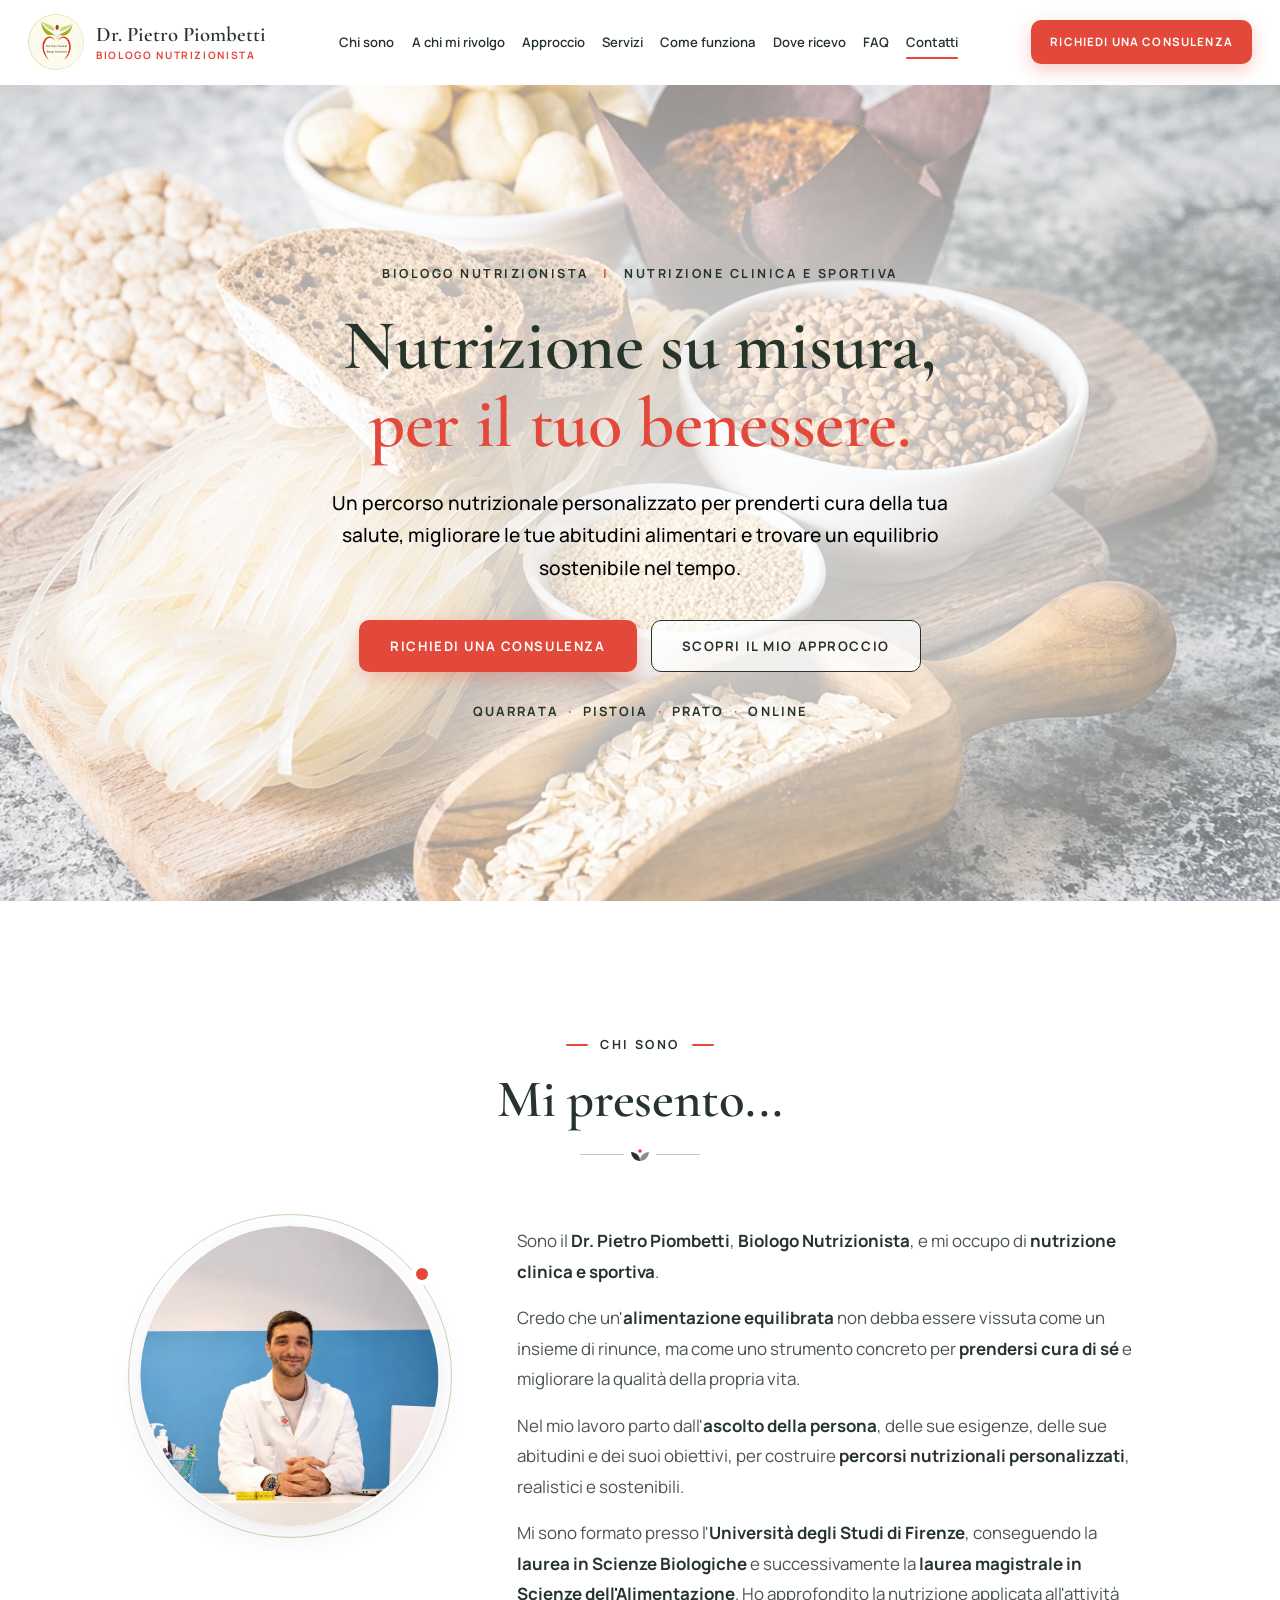
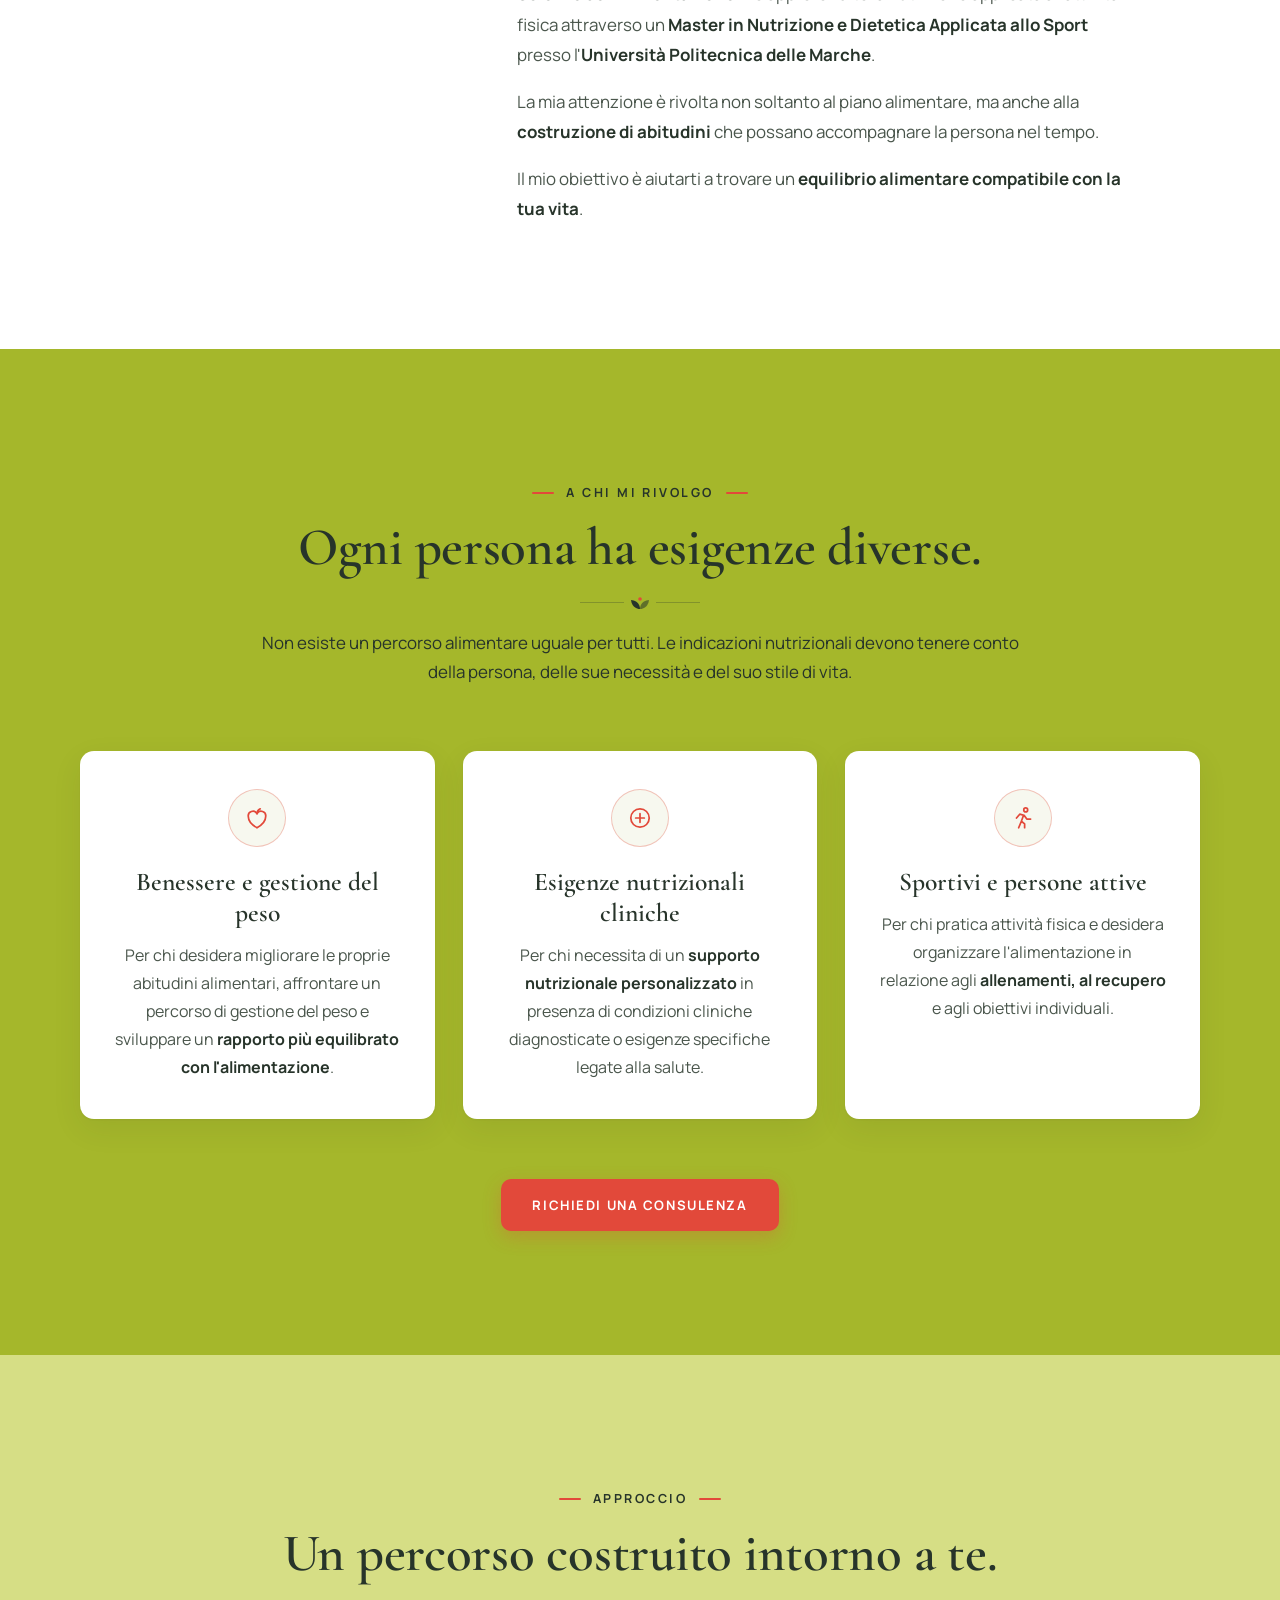
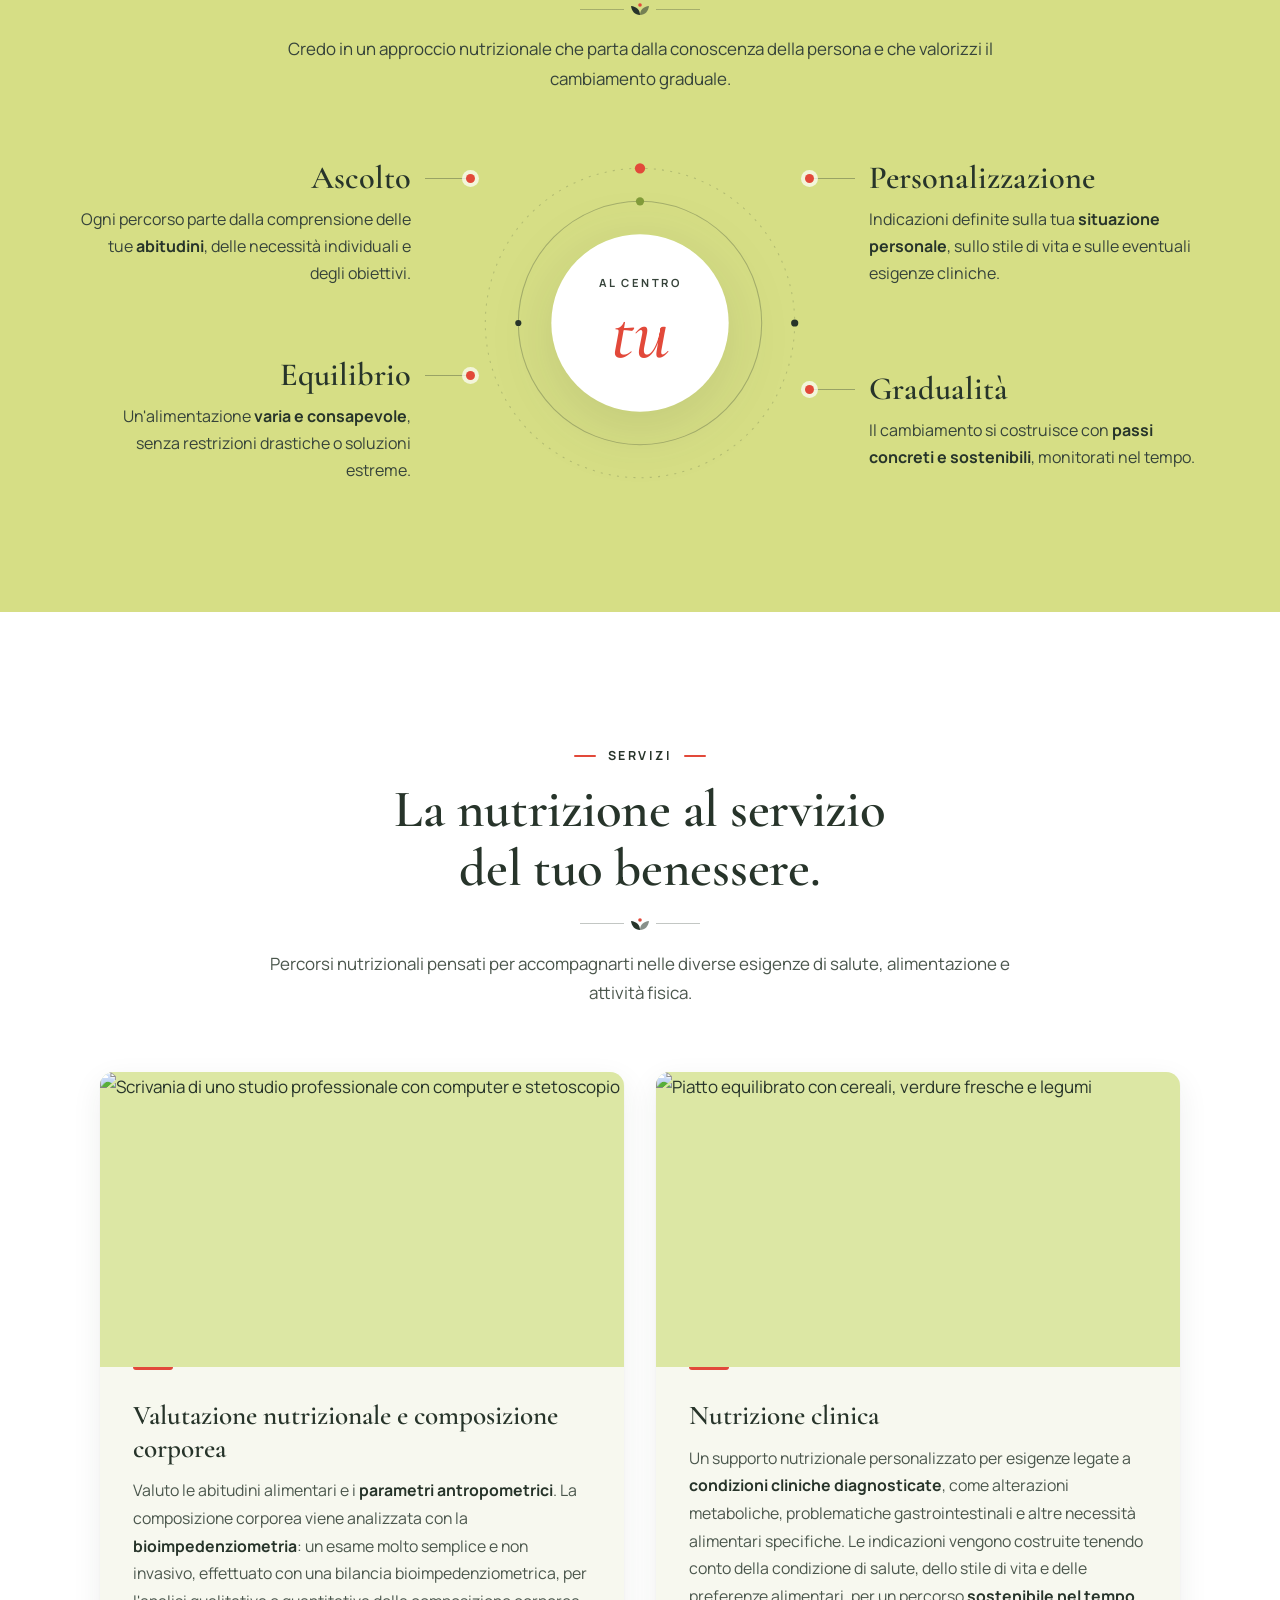
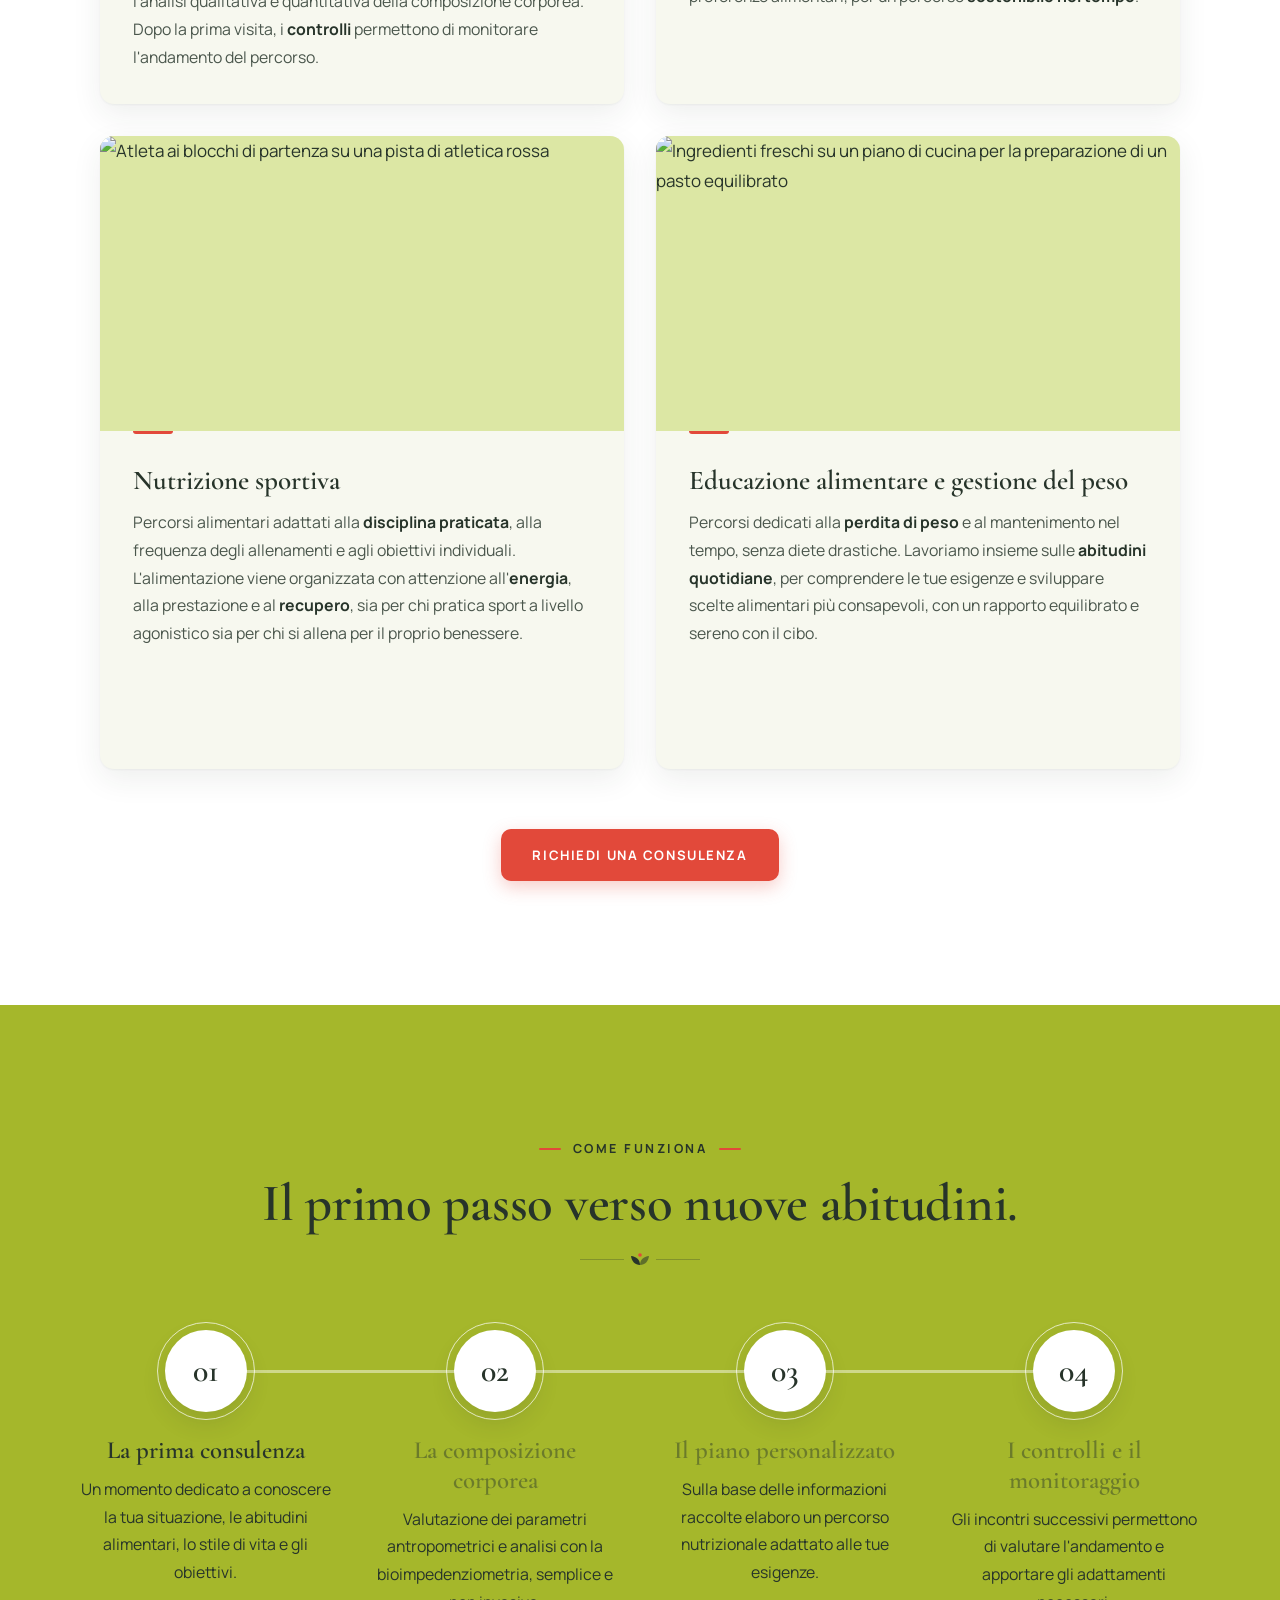
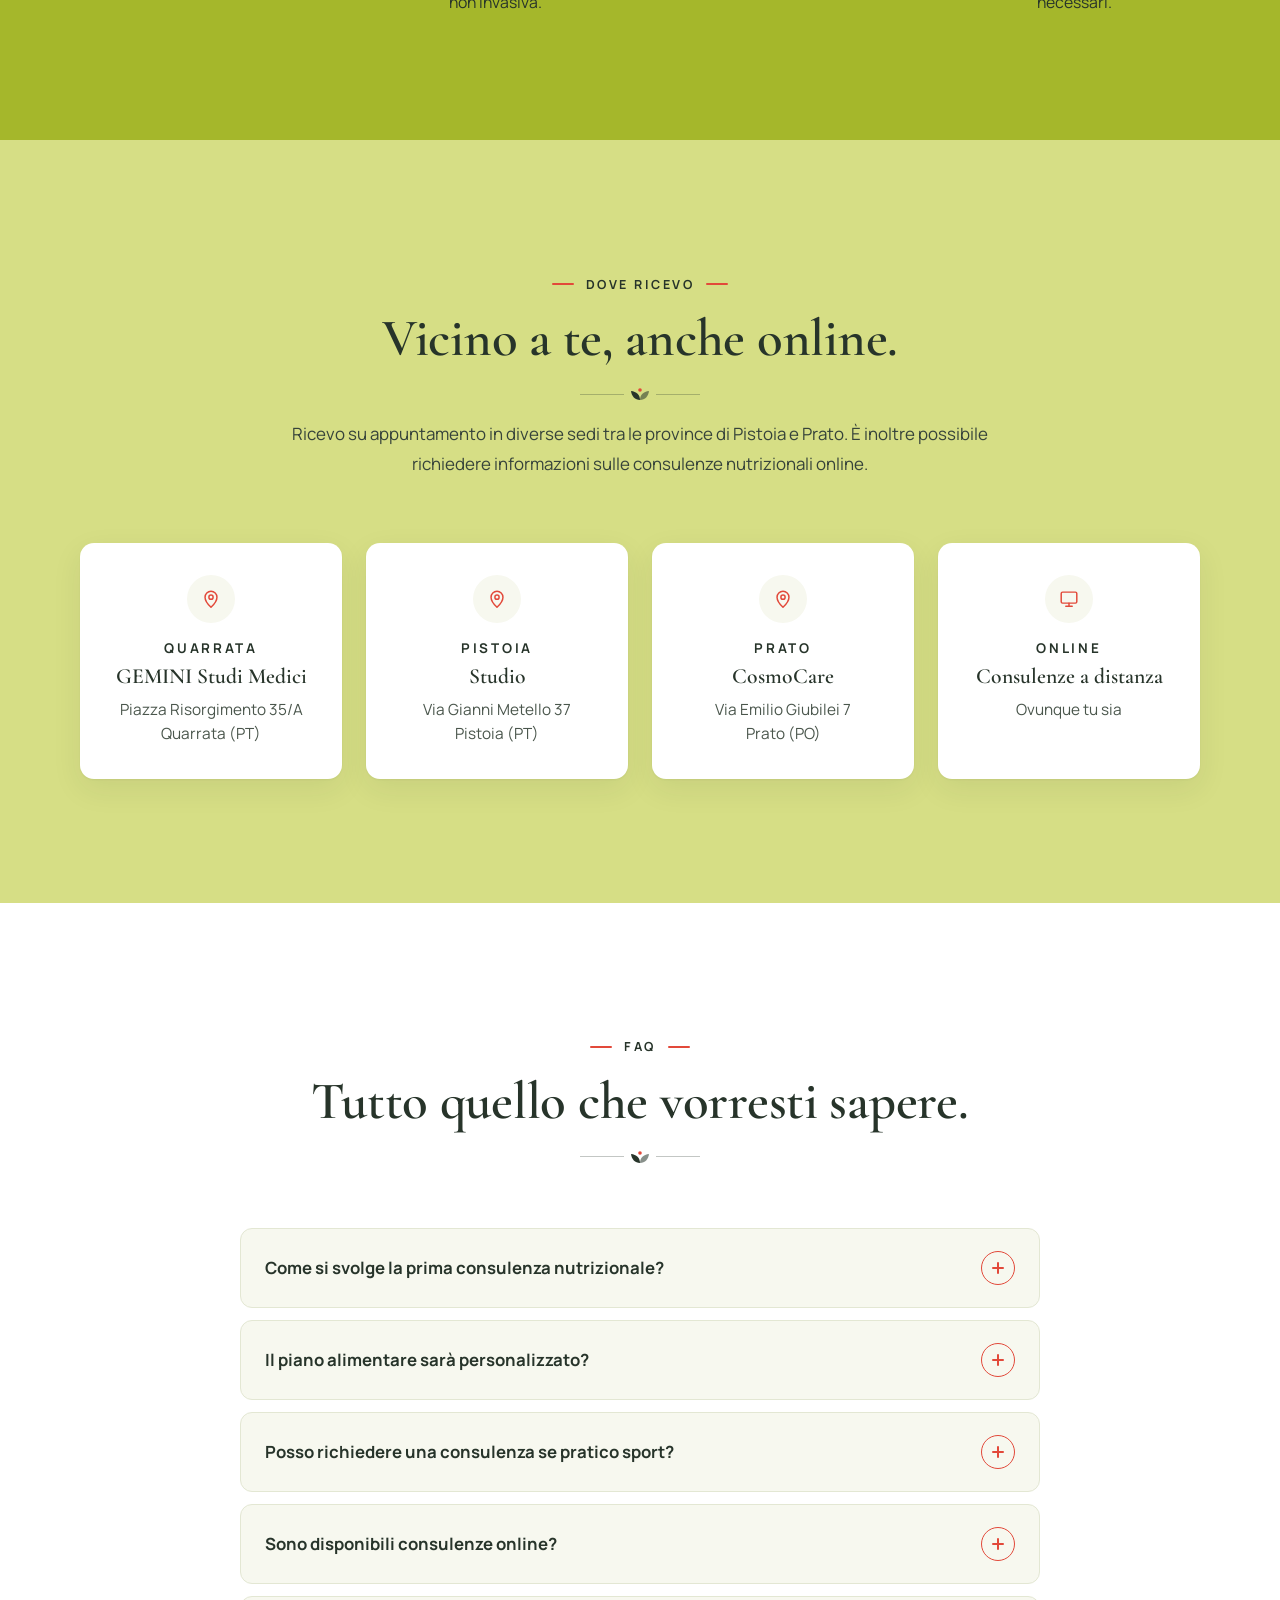
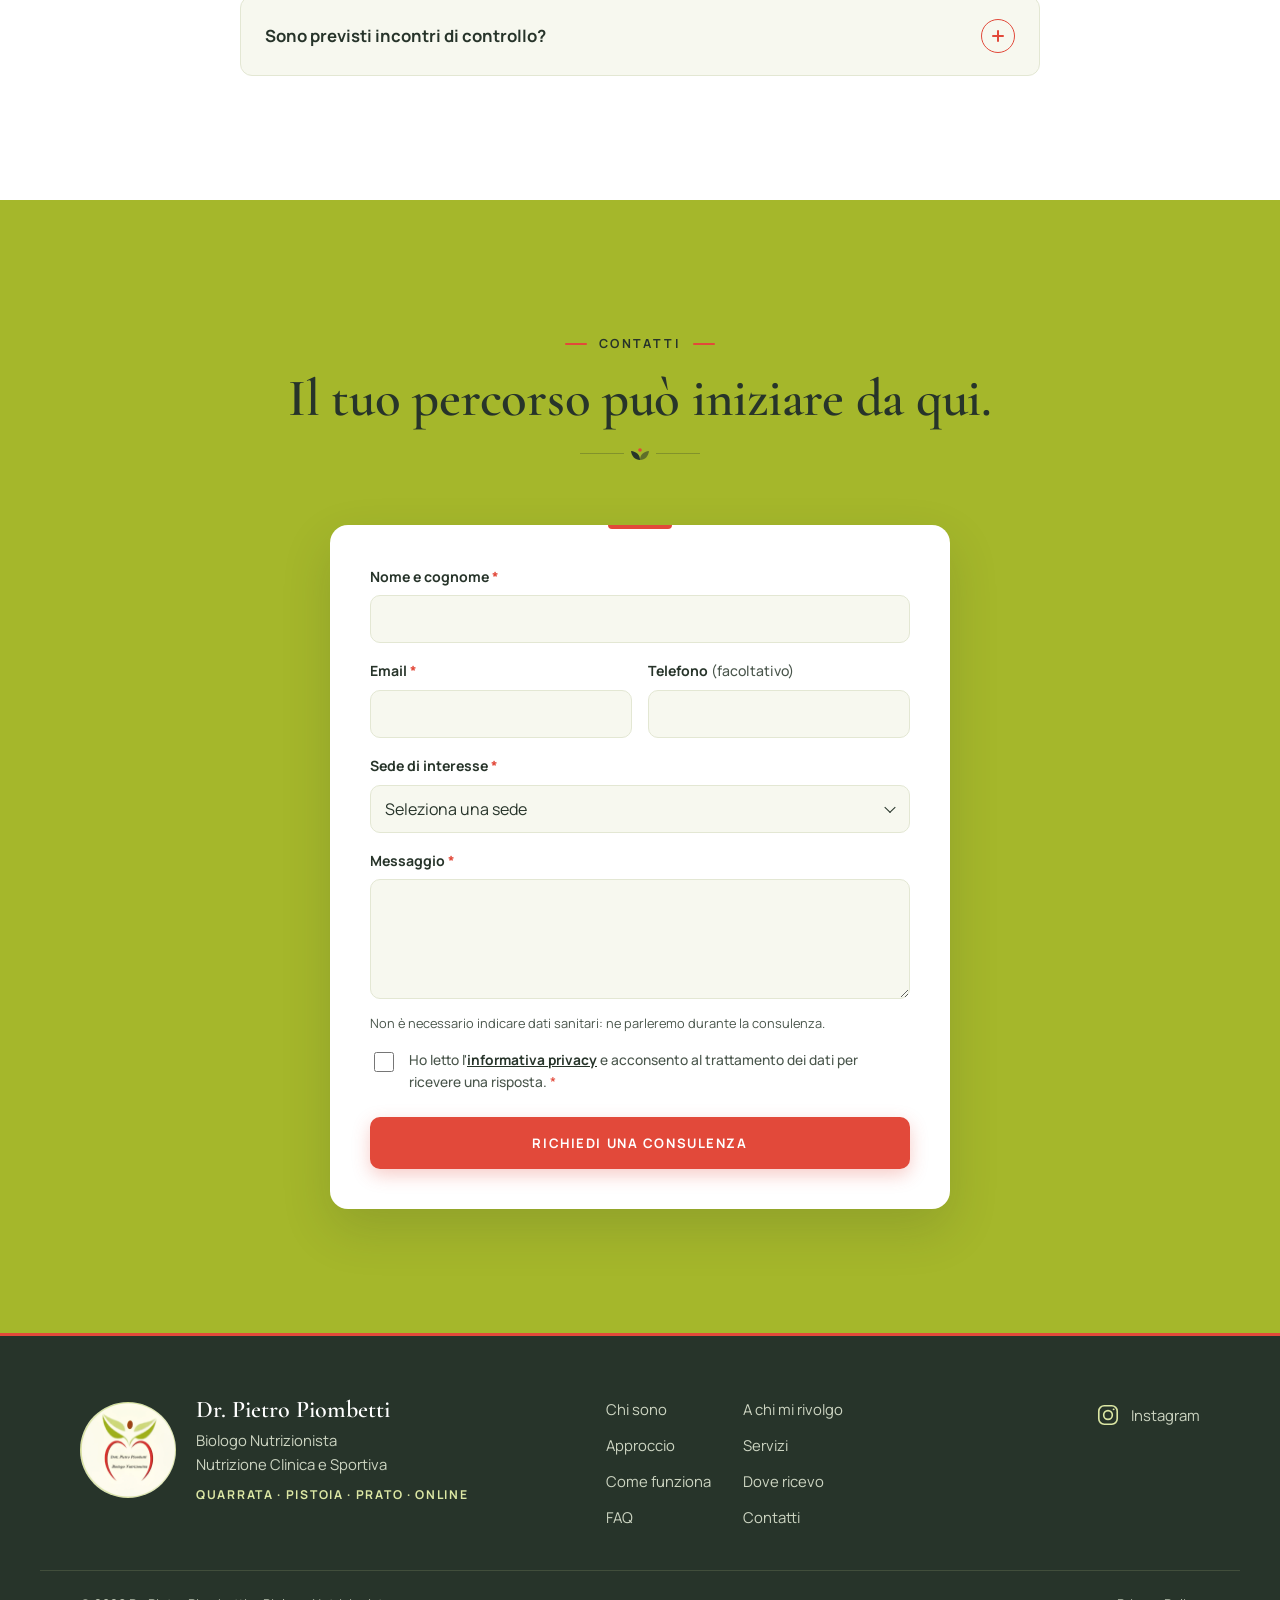
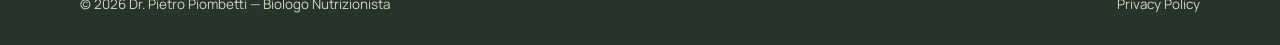
==== index.html @ ded51b86 "Sito one-page Dr. Pietro Piombetti, Biologo Nutrizionista Co-Authored-By: Claude Opus 5.5 <noreply@a" ====
<!doctype html>
<html lang="it" class="no-js">
<head>
  <meta charset="utf-8">
  <meta name="viewport" content="width=device-width, initial-scale=1">
  <title>Dr. Pietro Piombetti | Biologo Nutrizionista — Quarrata, Pistoia, Prato e Online</title>
  <meta name="description" content="Dr. Pietro Piombetti, Biologo Nutrizionista. Percorsi personalizzati di nutrizione clinica e sportiva, educazione alimentare e consulenze online.">
  <meta name="theme-color" content="#27342A">
  <!-- DA COMPLETARE: inserire il dominio definitivo -->
  <!-- <link rel="canonical" href="https://www.DOMINIO.it/"> -->

  <meta property="og:type" content="website">
  <meta property="og:locale" content="it_IT">
  <meta property="og:title" content="Dr. Pietro Piombetti | Biologo Nutrizionista">
  <meta property="og:description" content="Percorsi personalizzati di nutrizione clinica e sportiva, educazione alimentare e consulenze online. Quarrata · Pistoia · Prato · Online.">
  <meta property="og:image" content="assets/img/hero-alimenti.webp">

  <link rel="icon" type="image/webp" href="assets/img/logo-pietro-piombetti.webp">

  <link rel="preload" as="image" href="assets/img/hero-alimenti.webp" fetchpriority="high">
  <link rel="preconnect" href="https://fonts.googleapis.com">
  <link rel="preconnect" href="https://fonts.gstatic.com" crossorigin>
  <link rel="preconnect" href="https://images.unsplash.com" crossorigin>
  <link rel="stylesheet" href="https://fonts.googleapis.com/css2?family=Cormorant+Garamond:ital,wght@0,500;0,600;1,500&family=Manrope:wght@400;500;600;700&display=swap">
  <link rel="stylesheet" href="assets/css/styles.css">

  <!-- Dati strutturati: soltanto informazioni confermate.
       Aggiungere address, telephone, email e identificativi dell'Albo solo dopo verifica. -->
  <script type="application/ld+json">
  {
    "@context": "https://schema.org",
    "@type": "Person",
    "name": "Pietro Piombetti",
    "honorificPrefix": "Dott.",
    "jobTitle": "Biologo Nutrizionista",
    "knowsAbout": ["Nutrizione clinica", "Nutrizione sportiva", "Educazione alimentare"],
    "alumniOf": [
      {"@type": "CollegeOrUniversity", "name": "Università degli Studi di Firenze"},
      {"@type": "CollegeOrUniversity", "name": "Università Politecnica delle Marche"}
    ],
    "sameAs": ["https://www.instagram.com/pietropiombetti_nutrizionista/"]
  }
  </script>
</head>
<body>
  <a class="skip-link" href="#main">Vai al contenuto</a>

  <!-- 1. HEADER -->
  <header class="site-header" id="top">
    <div class="header-inner">
      <a class="brand" href="#home" aria-label="Dr. Pietro Piombetti, Biologo Nutrizionista — torna all'inizio">
        <img class="brand-logo" src="assets/img/logo-pietro-piombetti.webp" alt="Logo Dott. Pietro Piombetti, Biologo Nutrizionista" width="56" height="56">
        <span class="brand-text">
          <span class="brand-name">Dr. Pietro Piombetti</span>
          <span class="brand-role">Biologo Nutrizionista</span>
        </span>
      </a>

      <button class="nav-toggle" type="button" aria-expanded="false" aria-controls="primary-nav">
        <span class="nav-toggle-bars" aria-hidden="true"></span>
        <span class="sr-only">Apri il menu</span>
      </button>

      <nav class="primary-nav" id="primary-nav" aria-label="Navigazione principale">
        <ul>
          <li><a href="#chi-sono">Chi sono</a></li>
          <li><a href="#a-chi-mi-rivolgo">A chi mi rivolgo</a></li>
          <li><a href="#approccio">Approccio</a></li>
          <li><a href="#servizi">Servizi</a></li>
          <li><a href="#come-funziona">Come funziona</a></li>
          <li><a href="#dove-ricevo">Dove ricevo</a></li>
          <li><a href="#faq">FAQ</a></li>
          <li><a href="#contatti">Contatti</a></li>
        </ul>
        <a class="btn btn-primary btn-sm nav-cta" href="#contatti">Richiedi una consulenza</a>
      </nav>
    </div>
  </header>

  <main id="main">

    <!-- 2. HERO -->
    <section class="hero" id="home" aria-labelledby="hero-title">
      <div class="hero-media" aria-hidden="true">
        <img src="assets/img/hero-alimenti.webp" alt="" width="1670" height="941" fetchpriority="high" decoding="async">
      </div>
      <div class="hero-overlay" aria-hidden="true"></div>

      <div class="container hero-content">
        <p class="eyebrow eyebrow-plain"><span>Biologo Nutrizionista</span> <span class="sep" aria-hidden="true">|</span> <span>Nutrizione clinica e sportiva</span></p>
        <h1 id="hero-title">
          <span class="h1-line">Nutrizione su misura,</span>
          <span class="h1-line h1-accent">per il tuo benessere.</span>
        </h1>
        <p class="hero-sub">Un percorso nutrizionale personalizzato per prenderti cura della tua salute, migliorare le tue abitudini alimentari e trovare un equilibrio sostenibile nel tempo.</p>
        <div class="btn-row">
          <a class="btn btn-primary" href="#contatti">Richiedi una consulenza</a>
          <a class="btn btn-ghost" href="#approccio">Scopri il mio approccio</a>
        </div>
        <!-- Sedi da confermare prima della pubblicazione -->
        <p class="hero-places">Quarrata <span aria-hidden="true">·</span> Pistoia <span aria-hidden="true">·</span> Prato <span aria-hidden="true">·</span> Online</p>
      </div>
    </section>

    <!-- 3. CHI SONO — sfondo #FFFFFF -->
    <section class="section bg-1" id="chi-sono" aria-labelledby="chi-sono-title">
      <div class="container about">
        <figure class="about-photo reveal">
          <img src="assets/img/pietro-piombetti.webp" alt="Ritratto del Dr. Pietro Piombetti, Biologo Nutrizionista, in camice bianco alla scrivania del suo studio" width="800" height="800" loading="lazy" decoding="async">
        </figure>

        <header class="section-head about-head reveal">
          <p class="eyebrow">Chi sono</p>
          <h2 id="chi-sono-title">Mi presento...</h2>
          <span class="leaf-divider" aria-hidden="true"></span>
        </header>

        <div class="about-text reveal">
          <p>Sono il <strong>Dr. Pietro Piombetti</strong>, <strong>Biologo Nutrizionista</strong>, e mi occupo di <strong>nutrizione clinica e sportiva</strong>.</p>
          <p>Credo che un'<strong>alimentazione equilibrata</strong> non debba essere vissuta come un insieme di rinunce, ma come uno strumento concreto per <strong>prendersi cura di sé</strong> e migliorare la qualità della propria vita.</p>
          <p>Nel mio lavoro parto dall'<strong>ascolto della persona</strong>, delle sue esigenze, delle sue abitudini e dei suoi obiettivi, per costruire <strong>percorsi nutrizionali personalizzati</strong>, realistici e sostenibili.</p>
          <p>Mi sono formato presso l'<strong>Università degli Studi di Firenze</strong>, conseguendo la <strong>laurea in Scienze Biologiche</strong> e successivamente la <strong>laurea magistrale in Scienze dell'Alimentazione</strong>. Ho approfondito la nutrizione applicata all'attività fisica attraverso un <strong>Master in Nutrizione e Dietetica Applicata allo Sport</strong> presso l'<strong>Università Politecnica delle Marche</strong>.</p>
          <p>La mia attenzione è rivolta non soltanto al piano alimentare, ma anche alla <strong>costruzione di abitudini</strong> che possano accompagnare la persona nel tempo.</p>
          <p>Il mio obiettivo è aiutarti a trovare un <strong>equilibrio alimentare compatibile con la tua vita</strong>.</p>
          <!-- DA COMPLETARE dopo verifica: iscrizione all'Albo dei Biologi (sezione e numero). -->
        </div>
      </div>
    </section>

    <!-- 4. A CHI MI RIVOLGO — sfondo #A5B72B -->
    <section class="section bg-2" id="a-chi-mi-rivolgo" aria-labelledby="target-title">
      <div class="container">
        <header class="section-head reveal">
          <p class="eyebrow">A chi mi rivolgo</p>
          <h2 id="target-title">Ogni persona ha esigenze diverse.</h2>
          <span class="leaf-divider" aria-hidden="true"></span>
          <p class="section-sub">Non esiste un percorso alimentare uguale per tutti. Le indicazioni nutrizionali devono tenere conto della persona, delle sue necessità e del suo stile di vita.</p>
        </header>

        <div class="target-grid">
          <article class="card target-card reveal">
            <span class="icon-badge" aria-hidden="true">
              <svg viewBox="0 0 24 24"><path d="M12 21c-4.5-2.6-8-6-8-10.2A4.3 4.3 0 0 1 12 8a4.3 4.3 0 0 1 8 2.8C20 15 16.5 18.4 12 21Z"/><path d="M12 8c0-2 1-3.6 3-4.5"/></svg>
            </span>
            <h3>Benessere e gestione del peso</h3>
            <p>Per chi desidera migliorare le proprie abitudini alimentari, affrontare un percorso di gestione del peso e sviluppare un <strong>rapporto più equilibrato con l'alimentazione</strong>.</p>
          </article>
          <article class="card target-card reveal">
            <span class="icon-badge" aria-hidden="true">
              <svg viewBox="0 0 24 24"><circle cx="12" cy="12" r="8.5"/><path d="M12 8v8M8 12h8"/></svg>
            </span>
            <h3>Esigenze nutrizionali cliniche</h3>
            <p>Per chi necessita di un <strong>supporto nutrizionale personalizzato</strong> in presenza di condizioni cliniche diagnosticate o esigenze specifiche legate alla salute.</p>
          </article>
          <article class="card target-card reveal">
            <span class="icon-badge" aria-hidden="true">
              <svg viewBox="0 0 24 24"><circle cx="14.5" cy="4.5" r="1.8"/><path d="M8 21l2.5-6 3 2.5V21M6 12l3-3.5 4 1 2.5 3.5H19M10.5 15l2-5.5"/></svg>
            </span>
            <h3>Sportivi e persone attive</h3>
            <p>Per chi pratica attività fisica e desidera organizzare l'alimentazione in relazione agli <strong>allenamenti, al recupero</strong> e agli obiettivi individuali.</p>
          </article>
        </div>

        <div class="section-cta reveal">
          <a class="btn btn-primary" href="#contatti">Richiedi una consulenza</a>
        </div>
      </div>
    </section>

    <!-- 5. IL MIO APPROCCIO — sfondo #D6DE85 -->
    <section class="section bg-3" id="approccio" aria-labelledby="approccio-title">
      <div class="container">
        <header class="section-head reveal">
          <p class="eyebrow">Approccio</p>
          <h2 id="approccio-title">Un percorso costruito intorno a te.</h2>
          <span class="leaf-divider" aria-hidden="true"></span>
          <p class="section-sub">Credo in un approccio nutrizionale che parta dalla conoscenza della persona e che valorizzi il cambiamento graduale.</p>
        </header>

        <div class="orbit">
          <div class="orbit-core reveal" aria-hidden="true">
            <svg class="orbit-rings" viewBox="0 0 320 320">
              <circle class="ring ring-1" cx="160" cy="160" r="150"/>
              <circle class="ring ring-2" cx="160" cy="160" r="118"/>
              <circle class="ring ring-3" cx="160" cy="160" r="86"/>
              <g class="orbit-spin">
                <circle class="orbit-dot" cx="160" cy="10" r="5"/>
                <circle class="orbit-dot small" cx="310" cy="160" r="3.5"/>
              </g>
              <g class="orbit-spin reverse">
                <circle class="orbit-dot leafy" cx="160" cy="42" r="4"/>
                <circle class="orbit-dot small" cx="42" cy="160" r="3"/>
              </g>
            </svg>
            <div class="orbit-center">
              <span class="orbit-kicker">al centro</span>
              <span class="orbit-word">tu</span>
            </div>
          </div>

          <ul class="principles">
            <li class="principle p-1 reveal">
              <h3>Ascolto</h3>
              <p>Ogni percorso parte dalla comprensione delle tue <strong>abitudini</strong>, delle necessità individuali e degli obiettivi.</p>
            </li>
            <li class="principle p-2 reveal">
              <h3>Personalizzazione</h3>
              <p>Indicazioni definite sulla tua <strong>situazione personale</strong>, sullo stile di vita e sulle eventuali esigenze cliniche.</p>
            </li>
            <li class="principle p-3 reveal">
              <h3>Equilibrio</h3>
              <p>Un'alimentazione <strong>varia e consapevole</strong>, senza restrizioni drastiche o soluzioni estreme.</p>
            </li>
            <li class="principle p-4 reveal">
              <h3>Gradualità</h3>
              <p>Il cambiamento si costruisce con <strong>passi concreti e sostenibili</strong>, monitorati nel tempo.</p>
            </li>
          </ul>
        </div>
      </div>
    </section>

    <!-- 6. I SERVIZI — sfondo #FFFFFF -->
    <section class="section bg-1" id="servizi" aria-labelledby="servizi-title">
      <div class="container">
        <header class="section-head reveal">
          <p class="eyebrow">Servizi</p>
          <h2 id="servizi-title">La nutrizione al servizio del tuo benessere.</h2>
          <span class="leaf-divider" aria-hidden="true"></span>
          <p class="section-sub">Percorsi nutrizionali pensati per accompagnarti nelle diverse esigenze di salute, alimentazione e attività fisica.</p>
        </header>

        <div class="services-grid">
          <article class="card service-card reveal">
            <div class="service-media">
              <img src="https://images.unsplash.com/photo-1576091160550-2173dba999ef?auto=format&fit=crop&w=900&h=520&q=72"
                   srcset="https://images.unsplash.com/photo-1576091160550-2173dba999ef?auto=format&fit=crop&w=560&h=324&q=70 560w,
                           https://images.unsplash.com/photo-1576091160550-2173dba999ef?auto=format&fit=crop&w=900&h=520&q=72 900w,
                           https://images.unsplash.com/photo-1576091160550-2173dba999ef?auto=format&fit=crop&w=1200&h=693&q=72 1200w"
                   sizes="(max-width: 760px) 100vw, 50vw"
                   alt="Scrivania di uno studio professionale con computer e stetoscopio" width="900" height="520" loading="lazy" decoding="async">
            </div>
            <div class="service-body">
              <h3>Valutazione nutrizionale e composizione corporea</h3>
              <p>Valuto le abitudini alimentari e i <strong>parametri antropometrici</strong>. La composizione corporea viene analizzata con la <strong>bioimpedenziometria</strong>: un esame molto semplice e non invasivo, effettuato con una bilancia bioimpedenziometrica, per l'analisi qualitativa e quantitativa della composizione corporea. Dopo la prima visita, i <strong>controlli</strong> permettono di monitorare l'andamento del percorso.</p>
            </div>
          </article>

          <article class="card service-card reveal">
            <div class="service-media">
              <img src="https://images.unsplash.com/photo-1547592180-85f173990554?auto=format&fit=crop&w=900&h=520&q=72"
                   srcset="https://images.unsplash.com/photo-1547592180-85f173990554?auto=format&fit=crop&w=560&h=324&q=70 560w,
                           https://images.unsplash.com/photo-1547592180-85f173990554?auto=format&fit=crop&w=900&h=520&q=72 900w,
                           https://images.unsplash.com/photo-1547592180-85f173990554?auto=format&fit=crop&w=1200&h=693&q=72 1200w"
                   sizes="(max-width: 760px) 100vw, 50vw"
                   alt="Piatto equilibrato con cereali, verdure fresche e legumi" width="900" height="520" loading="lazy" decoding="async">
            </div>
            <div class="service-body">
              <h3>Nutrizione clinica</h3>
              <p>Un supporto nutrizionale personalizzato per esigenze legate a <strong>condizioni cliniche diagnosticate</strong>, come alterazioni metaboliche, problematiche gastrointestinali e altre necessità alimentari specifiche. Le indicazioni vengono costruite tenendo conto della condizione di salute, dello stile di vita e delle preferenze alimentari, per un percorso <strong>sostenibile nel tempo</strong>.</p>
            </div>
          </article>

          <article class="card service-card reveal">
            <div class="service-media">
              <img src="https://images.unsplash.com/photo-1461896836934-ffe607ba8211?auto=format&fit=crop&crop=bottom&w=900&h=520&q=72"
                   srcset="https://images.unsplash.com/photo-1461896836934-ffe607ba8211?auto=format&fit=crop&crop=bottom&w=560&h=324&q=70 560w,
                           https://images.unsplash.com/photo-1461896836934-ffe607ba8211?auto=format&fit=crop&crop=bottom&w=900&h=520&q=72 900w,
                           https://images.unsplash.com/photo-1461896836934-ffe607ba8211?auto=format&fit=crop&crop=bottom&w=1200&h=693&q=72 1200w"
                   sizes="(max-width: 760px) 100vw, 50vw"
                   alt="Atleta ai blocchi di partenza su una pista di atletica rossa" width="900" height="520" loading="lazy" decoding="async">
            </div>
            <div class="service-body">
              <h3>Nutrizione sportiva</h3>
              <p>Percorsi alimentari adattati alla <strong>disciplina praticata</strong>, alla frequenza degli allenamenti e agli obiettivi individuali. L'alimentazione viene organizzata con attenzione all'<strong>energia</strong>, alla prestazione e al <strong>recupero</strong>, sia per chi pratica sport a livello agonistico sia per chi si allena per il proprio benessere.</p>
            </div>
          </article>

          <article class="card service-card reveal">
            <div class="service-media">
              <img src="https://images.unsplash.com/photo-1505576399279-565b52d4ac71?auto=format&fit=crop&w=900&h=520&q=72"
                   srcset="https://images.unsplash.com/photo-1505576399279-565b52d4ac71?auto=format&fit=crop&w=560&h=324&q=70 560w,
                           https://images.unsplash.com/photo-1505576399279-565b52d4ac71?auto=format&fit=crop&w=900&h=520&q=72 900w,
                           https://images.unsplash.com/photo-1505576399279-565b52d4ac71?auto=format&fit=crop&w=1200&h=693&q=72 1200w"
                   sizes="(max-width: 760px) 100vw, 50vw"
                   alt="Ingredienti freschi su un piano di cucina per la preparazione di un pasto equilibrato" width="900" height="520" loading="lazy" decoding="async">
            </div>
            <div class="service-body">
              <h3>Educazione alimentare e gestione del peso</h3>
              <p>Percorsi dedicati alla <strong>perdita di peso</strong> e al mantenimento nel tempo, senza diete drastiche. Lavoriamo insieme sulle <strong>abitudini quotidiane</strong>, per comprendere le tue esigenze e sviluppare scelte alimentari più consapevoli, con un rapporto equilibrato e sereno con il cibo.</p>
            </div>
          </article>
        </div>

        <div class="section-cta reveal">
          <a class="btn btn-primary" href="#contatti">Richiedi una consulenza</a>
        </div>
      </div>
    </section>

    <!-- 7. COME FUNZIONA — sfondo #A5B72B -->
    <section class="section bg-2" id="come-funziona" aria-labelledby="percorso-title">
      <div class="container">
        <header class="section-head reveal">
          <p class="eyebrow">Come funziona</p>
          <h2 id="percorso-title">Il primo passo verso nuove abitudini.</h2>
          <span class="leaf-divider" aria-hidden="true"></span>
        </header>

        <div class="journey" id="journey">
        <div class="journey-track" aria-hidden="true"><span class="journey-fill"></span></div>
        <ol class="journey-steps">
          <li class="step">
            <span class="step-num" aria-hidden="true"><span>01</span></span>
            <h3>La prima consulenza</h3>
            <p>Un momento dedicato a conoscere la tua situazione, le abitudini alimentari, lo stile di vita e gli obiettivi.</p>
          </li>
          <li class="step">
            <span class="step-num" aria-hidden="true"><span>02</span></span>
            <h3>La composizione corporea</h3>
            <p>Valutazione dei parametri antropometrici e analisi con la bioimpedenziometria, semplice e non invasiva.</p>
          </li>
          <li class="step">
            <span class="step-num" aria-hidden="true"><span>03</span></span>
            <h3>Il piano personalizzato</h3>
            <p>Sulla base delle informazioni raccolte elaboro un percorso nutrizionale adattato alle tue esigenze.</p>
          </li>
          <li class="step">
            <span class="step-num" aria-hidden="true"><span>04</span></span>
            <h3>I controlli e il monitoraggio</h3>
            <p>Gli incontri successivi permettono di valutare l'andamento e apportare gli adattamenti necessari.</p>
          </li>
        </ol>
        </div>
      </div>
    </section>

    <!-- 8. DOVE RICEVO — sfondo #D6DE85 -->
    <section class="section bg-3" id="dove-ricevo" aria-labelledby="sedi-title">
      <div class="container">
        <header class="section-head reveal">
          <p class="eyebrow">Dove ricevo</p>
          <h2 id="sedi-title">Vicino a te, anche online.</h2>
          <span class="leaf-divider" aria-hidden="true"></span>
          <p class="section-sub">Ricevo su appuntamento in diverse sedi tra le province di Pistoia e Prato. È inoltre possibile richiedere informazioni sulle consulenze nutrizionali online.</p>
        </header>

        <!-- INDIRIZZI DA VERIFICARE prima della pubblicazione definitiva.
             Dopo la conferma: aggiungere in ogni card un link
             <a class="place-map" href="https://www.google.com/maps/search/?api=1&query=..." target="_blank" rel="noopener">Apri in Google Maps</a> -->
        <div class="places-grid">
          <article class="card place-card reveal">
            <span class="place-icon" aria-hidden="true"><svg viewBox="0 0 24 24"><path d="M12 21s-6.5-6.1-6.5-11a6.5 6.5 0 0 1 13 0c0 4.9-6.5 11-6.5 11Z"/><circle cx="12" cy="10" r="2.3"/></svg></span>
            <h3>Quarrata</h3>
            <p class="place-name">GEMINI Studi Medici</p>
            <p>Piazza Risorgimento 35/A<br>Quarrata (PT)</p>
          </article>
          <article class="card place-card reveal">
            <span class="place-icon" aria-hidden="true"><svg viewBox="0 0 24 24"><path d="M12 21s-6.5-6.1-6.5-11a6.5 6.5 0 0 1 13 0c0 4.9-6.5 11-6.5 11Z"/><circle cx="12" cy="10" r="2.3"/></svg></span>
            <h3>Pistoia</h3>
            <p class="place-name">Studio</p>
            <p>Via Gianni Metello 37<br>Pistoia (PT)</p>
          </article>
          <article class="card place-card reveal">
            <span class="place-icon" aria-hidden="true"><svg viewBox="0 0 24 24"><path d="M12 21s-6.5-6.1-6.5-11a6.5 6.5 0 0 1 13 0c0 4.9-6.5 11-6.5 11Z"/><circle cx="12" cy="10" r="2.3"/></svg></span>
            <h3>Prato</h3>
            <p class="place-name">CosmoCare</p>
            <p>Via Emilio Giubilei 7<br>Prato (PO)</p>
          </article>
          <article class="card place-card reveal">
            <span class="place-icon" aria-hidden="true"><svg viewBox="0 0 24 24"><rect x="3.5" y="4.5" width="17" height="12" rx="1.5"/><path d="M8.5 20h7M12 16.5V20"/></svg></span>
            <h3>Online</h3>
            <p class="place-name">Consulenze a distanza</p>
            <p>Ovunque tu sia</p>
          </article>
        </div>
      </div>
    </section>

    <!-- 9. FAQ — sfondo #FFFFFF -->
    <section class="section bg-1" id="faq" aria-labelledby="faq-title">
      <div class="container narrow">
        <header class="section-head reveal">
          <p class="eyebrow">FAQ</p>
          <h2 id="faq-title">Tutto quello che vorresti sapere.</h2>
          <span class="leaf-divider" aria-hidden="true"></span>
        </header>

        <div class="faq reveal">
          <div class="faq-item">
            <h3 class="faq-q">
              <button type="button" aria-expanded="false" aria-controls="faq-a1" id="faq-q1">
                <span>Come si svolge la prima consulenza nutrizionale?</span><span class="faq-icon" aria-hidden="true"></span>
              </button>
            </h3>
            <div class="faq-a" id="faq-a1" role="region" aria-labelledby="faq-q1" hidden>
              <p>Durante la prima consulenza raccolgo le informazioni sulla tua situazione personale, sulle abitudini alimentari, sullo stile di vita e sui tuoi obiettivi. Questi elementi mi permettono di impostare insieme a te un percorso personalizzato.</p>
            </div>
          </div>
          <div class="faq-item">
            <h3 class="faq-q">
              <button type="button" aria-expanded="false" aria-controls="faq-a2" id="faq-q2">
                <span>Il piano alimentare sarà personalizzato?</span><span class="faq-icon" aria-hidden="true"></span>
              </button>
            </h3>
            <div class="faq-a" id="faq-a2" role="region" aria-labelledby="faq-q2" hidden>
              <p>Sì. Elaboro le indicazioni nutrizionali considerando le tue esigenze individuali, le abitudini quotidiane e gli obiettivi che abbiamo concordato.</p>
            </div>
          </div>
          <div class="faq-item">
            <h3 class="faq-q">
              <button type="button" aria-expanded="false" aria-controls="faq-a3" id="faq-q3">
                <span>Posso richiedere una consulenza se pratico sport?</span><span class="faq-icon" aria-hidden="true"></span>
              </button>
            </h3>
            <div class="faq-a" id="faq-a3" role="region" aria-labelledby="faq-q3" hidden>
              <p>Certo. La nutrizione sportiva è uno degli ambiti di cui mi occupo: adatto il percorso al tipo di attività che pratichi e alle tue esigenze.</p>
            </div>
          </div>
          <div class="faq-item">
            <h3 class="faq-q">
              <button type="button" aria-expanded="false" aria-controls="faq-a4" id="faq-q4">
                <span>Sono disponibili consulenze online?</span><span class="faq-icon" aria-hidden="true"></span>
              </button>
            </h3>
            <div class="faq-a" id="faq-a4" role="region" aria-labelledby="faq-q4" hidden>
              <p>Sì, ricevo anche online. Contattami per conoscere modalità e disponibilità delle consulenze a distanza.</p>
            </div>
          </div>
          <div class="faq-item">
            <h3 class="faq-q">
              <button type="button" aria-expanded="false" aria-controls="faq-a5" id="faq-q5">
                <span>Sono previsti incontri di controllo?</span><span class="faq-icon" aria-hidden="true"></span>
              </button>
            </h3>
            <div class="faq-a" id="faq-a5" role="region" aria-labelledby="faq-q5" hidden>
              <p>Sì. Con i controlli monitoro l'andamento del percorso e valuto insieme a te eventuali modifiche alle indicazioni nutrizionali.</p>
            </div>
          </div>
        </div>
      </div>
    </section>

    <!-- 10. CONTATTI — sfondo #A5B72B -->
    <section class="section bg-2" id="contatti" aria-labelledby="contatti-title">
      <div class="container">
        <header class="section-head reveal">
          <p class="eyebrow">Contatti</p>
          <h2 id="contatti-title">Il tuo percorso può iniziare da qui.</h2>
          <span class="leaf-divider" aria-hidden="true"></span>
        </header>

        <!--
          MODULO DI CONTATTO
          Per attivarlo impostare data-endpoint con l'URL del servizio di ricezione
          (es. Formspree: https://formspree.io/f/XXXXXXX — oppure uno script del proprio hosting).
          Finché data-endpoint è vuoto il modulo NON simula l'invio: avvisa il visitatore
          e lo invita a contattare il professionista su Instagram.
        -->
        <form class="contact-form reveal" id="contact-form" data-endpoint="" method="post" novalidate>
          <div class="field">
            <label for="cf-name">Nome e cognome <span class="req" aria-hidden="true">*</span></label>
            <input id="cf-name" name="nome" type="text" autocomplete="name" required maxlength="100">
            <p class="field-error" id="cf-name-err" aria-live="polite"></p>
          </div>
          <div class="field-row">
            <div class="field">
              <label for="cf-email">Email <span class="req" aria-hidden="true">*</span></label>
              <input id="cf-email" name="email" type="email" autocomplete="email" required maxlength="150">
              <p class="field-error" id="cf-email-err" aria-live="polite"></p>
            </div>
            <div class="field">
              <label for="cf-phone">Telefono <span class="opt">(facoltativo)</span></label>
              <input id="cf-phone" name="telefono" type="tel" autocomplete="tel" maxlength="30" inputmode="tel">
              <p class="field-error" id="cf-phone-err" aria-live="polite"></p>
            </div>
          </div>
          <div class="field">
            <label for="cf-place">Sede di interesse <span class="req" aria-hidden="true">*</span></label>
            <div class="select-wrap">
              <select id="cf-place" name="sede" required>
                <option value="">Seleziona una sede</option>
                <option>Quarrata</option>
                <option>Pistoia</option>
                <option>Prato</option>
                <option>Online</option>
                <option>Non so ancora</option>
              </select>
            </div>
            <p class="field-error" id="cf-place-err" aria-live="polite"></p>
          </div>
          <div class="field">
            <label for="cf-msg">Messaggio <span class="req" aria-hidden="true">*</span></label>
            <textarea id="cf-msg" name="messaggio" rows="4" required maxlength="1500" aria-describedby="cf-msg-hint"></textarea>
            <p class="field-hint" id="cf-msg-hint">Non è necessario indicare dati sanitari: ne parleremo durante la consulenza.</p>
            <p class="field-error" id="cf-msg-err" aria-live="polite"></p>
          </div>

          <!-- Anti-spam (honeypot): non visibile agli utenti -->
          <div class="hp" aria-hidden="true">
            <label for="cf-website">Lascia vuoto questo campo</label>
            <input id="cf-website" name="_gotcha" type="text" tabindex="-1" autocomplete="off">
          </div>

          <div class="field check">
            <input id="cf-privacy" name="privacy" type="checkbox" value="accettato" required>
            <label for="cf-privacy">Ho letto l'<a href="privacy.html" target="_blank" rel="noopener">informativa privacy</a> e acconsento al trattamento dei dati per ricevere una risposta. <span class="req" aria-hidden="true">*</span></label>
          </div>
          <p class="field-error" id="cf-privacy-err" aria-live="polite"></p>

          <button class="btn btn-primary btn-block" type="submit">Richiedi una consulenza</button>
          <p class="form-status" id="form-status" role="status" aria-live="polite"></p>
        </form>
      </div>
    </section>
  </main>

  <!-- 11. FOOTER -->
  <footer class="site-footer">
    <div class="container footer-inner">
      <div class="footer-brand">
        <img src="assets/img/logo-pietro-piombetti.webp" alt="Logo Dott. Pietro Piombetti, Biologo Nutrizionista" width="96" height="96" loading="lazy">
        <div>
          <p class="footer-name">Dr. Pietro Piombetti</p>
          <p>Biologo Nutrizionista</p>
          <p>Nutrizione Clinica e Sportiva</p>
          <p class="footer-places">Quarrata · Pistoia · Prato · Online</p>
        </div>
      </div>

      <nav class="footer-nav" aria-label="Collegamenti nel footer">
        <ul>
          <li><a href="#chi-sono">Chi sono</a></li>
          <li><a href="#a-chi-mi-rivolgo">A chi mi rivolgo</a></li>
          <li><a href="#approccio">Approccio</a></li>
          <li><a href="#servizi">Servizi</a></li>
          <li><a href="#come-funziona">Come funziona</a></li>
          <li><a href="#dove-ricevo">Dove ricevo</a></li>
          <li><a href="#faq">FAQ</a></li>
          <li><a href="#contatti">Contatti</a></li>
        </ul>
      </nav>

      <div class="footer-social">
        <a href="https://www.instagram.com/pietropiombetti_nutrizionista/" target="_blank" rel="noopener" aria-label="Instagram di Pietro Piombetti (si apre in una nuova scheda)">
          <svg viewBox="0 0 24 24" aria-hidden="true"><rect x="3.5" y="3.5" width="17" height="17" rx="5"/><circle cx="12" cy="12" r="4"/><circle cx="17.2" cy="6.8" r=".9" class="fill"/></svg>
          <span>Instagram</span>
        </a>
      </div>
    </div>

    <div class="container footer-bottom">
      <!-- DA COMPLETARE dopo verifica: P.IVA e iscrizione all'Albo dei Biologi -->
      <p>© <span id="year">2026</span> Dr. Pietro Piombetti — Biologo Nutrizionista</p>
      <ul class="legal">
        <li><a href="privacy.html">Privacy Policy</a></li>
      </ul>
    </div>
  </footer>

  <script src="assets/js/main.js" defer></script>
</body>
</html>
---- assets/css/styles.css ----
/* ==========================================================================
   Dr. Pietro Piombetti — Biologo Nutrizionista
   Clinical Nutrition × Natural Elegance
   ========================================================================== */

:root {
  /* Palette */
  --white: #FFFFFF;
  --ivory: #F7F8EF;
  --sage: #DCE7A4;
  --olive: #819B39;
  --forest: #27342A;

  /* Sfondi sezione (alternanza: bianco → verde → verde chiaro) */
  --bg-1: #FFFFFF;
  --bg-2: #A5B72B;
  --bg-3: #D6DE85;

  /* Accento e CTA */
  --accent: #E2493A;
  --accent-hover: #C93A2C;

  --text: #27342A;
  --muted: #4A564C;
  --line: #E3E7D3;
  --line-strong: #CCD3B4;

  --font-title: "Cormorant Garamond", "Times New Roman", serif;
  --font-text: "Manrope", system-ui, -apple-system, "Segoe UI", sans-serif;

  --radius: 14px;
  --shadow: 0 1px 2px rgba(39, 52, 42, .05), 0 10px 30px rgba(39, 52, 42, .08);
  --shadow-hover: 0 2px 4px rgba(39, 52, 42, .06), 0 18px 44px rgba(39, 52, 42, .13);

  --header-h: 84px;
  --gutter: clamp(20px, 4vw, 40px);
  --section-y: clamp(72px, 10vw, 124px);
  --ease: cubic-bezier(.22, .61, .36, 1);
}

/* ---------- Reset essenziale ---------- */
*, *::before, *::after { box-sizing: border-box; }
html { -webkit-text-size-adjust: 100%; scroll-behavior: smooth; scroll-padding-top: var(--header-h); }
body {
  margin: 0;
  font-family: var(--font-text);
  font-size: 1.0625rem;
  line-height: 1.75;
  color: var(--text);
  background: var(--white);
  -webkit-font-smoothing: antialiased;
  overflow-x: hidden;
}
img, svg { display: block; max-width: 100%; }
img { height: auto; }
a { color: inherit; }
h1, h2, h3, p, ul, ol, figure { margin: 0; }
ul, ol { padding: 0; list-style: none; }
strong { font-weight: 700; color: var(--forest); }
button, input, select, textarea { font: inherit; color: inherit; }

.sr-only {
  position: absolute; width: 1px; height: 1px; padding: 0; margin: -1px;
  overflow: hidden; clip: rect(0 0 0 0); white-space: nowrap; border: 0;
}
.skip-link {
  position: absolute; left: 16px; top: -60px; z-index: 200;
  background: var(--forest); color: var(--white); padding: 10px 16px;
  border-radius: 8px; text-decoration: none; font-weight: 600;
  transition: top .2s var(--ease);
}
.skip-link:focus { top: 12px; }
:focus-visible { outline: 2px solid var(--forest); outline-offset: 3px; border-radius: 4px; }

.container { width: 100%; max-width: 1200px; margin-inline: auto; padding-inline: var(--gutter); }
.container.narrow { max-width: 880px; }

/* ---------- Tipografia ---------- */
h1, h2 {
  font-family: var(--font-title);
  font-weight: 600;
  color: var(--forest);
  letter-spacing: -.005em;
  line-height: 1.1;
  text-wrap: balance;
}
h1 { font-size: clamp(2.4rem, 1.3rem + 3.9vw, 4.5rem); }
h2 { font-size: clamp(2.1rem, 1.55rem + 2.2vw, 3.3rem); }
h3 { font-family: var(--font-text); font-weight: 700; font-size: 1.1rem; line-height: 1.4; color: var(--forest); }

/* Mini-titoli = voci di menu */
.eyebrow {
  display: inline-flex; align-items: center; gap: 12px;
  font-size: .78rem; font-weight: 700; letter-spacing: .2em; text-transform: uppercase;
  color: var(--forest);
  margin-bottom: 14px;
}
.eyebrow::before, .eyebrow::after {
  content: ""; width: 22px; height: 2px; border-radius: 2px; background: var(--accent);
}
.eyebrow-plain::before, .eyebrow-plain::after { display: none; }
.eyebrow .sep { color: var(--accent); margin-inline: .2em; }

/* ---------- Pulsanti ---------- */
.btn {
  display: inline-flex; align-items: center; justify-content: center;
  min-height: 52px; padding: 14px 30px;
  border-radius: 10px; border: 1.5px solid transparent;
  font-family: var(--font-text); font-size: .82rem; font-weight: 700;
  letter-spacing: .12em; text-transform: uppercase; text-decoration: none; text-align: center; line-height: 1.3;
  cursor: pointer; white-space: nowrap;
  transition: background-color .25s var(--ease), color .25s var(--ease), border-color .25s var(--ease), transform .25s var(--ease), box-shadow .25s var(--ease);
}
.btn:hover { transform: translateY(-1px); }
.btn:active { transform: translateY(0); }
.btn-primary { background: var(--accent); color: var(--white); box-shadow: 0 6px 18px rgba(226, 73, 58, .28); }
.btn-primary:hover { background: var(--accent-hover); box-shadow: 0 10px 24px rgba(226, 73, 58, .32); }
.btn-ghost { background: rgba(255, 255, 255, .75); color: var(--forest); border-color: var(--forest); }
.btn-ghost:hover { background: var(--forest); color: var(--white); }
.btn-sm { min-height: 44px; padding: 10px 18px; font-size: .72rem; letter-spacing: .1em; }
.btn-block { width: 100%; white-space: normal; }
.btn[disabled] { opacity: .65; cursor: progress; transform: none; }
.btn-row { display: flex; flex-wrap: wrap; justify-content: center; gap: 14px; }

/* ---------- Header ---------- */
.site-header {
  position: sticky; top: 0; z-index: 100;
  border-bottom: 1px solid transparent;
  transition: border-color .3s var(--ease), box-shadow .3s var(--ease);
}
/* Sfondo su pseudo-elemento: un backdrop-filter sull'header
   renderebbe l'header il riferimento dei figli position:fixed (menu mobile). */
.site-header::before {
  content: ""; position: absolute; inset: 0; z-index: -1;
  background: rgba(255, 255, 255, .96);
  -webkit-backdrop-filter: saturate(140%) blur(10px);
  backdrop-filter: saturate(140%) blur(10px);
}
.site-header.is-scrolled { border-bottom-color: var(--line); box-shadow: 0 6px 24px rgba(39, 52, 42, .06); }
.header-inner {
  height: var(--header-h);
  max-width: 1480px; margin-inline: auto;
  padding-inline: clamp(16px, 2.2vw, 40px);
  display: flex; align-items: center; justify-content: space-between; gap: clamp(12px, 1.6vw, 28px);
}
.brand { display: flex; align-items: center; gap: 12px; text-decoration: none; flex-shrink: 0; }
.brand-logo { width: 56px; height: 56px; border-radius: 50%; flex: 0 0 auto; }
.brand-text { display: flex; flex-direction: column; line-height: 1.15; }
.brand-name { font-family: var(--font-title); font-weight: 600; font-size: 1.3rem; color: var(--forest); white-space: nowrap; }
.brand-role { font-size: .64rem; font-weight: 700; letter-spacing: .16em; text-transform: uppercase; color: var(--accent); margin-top: 3px; white-space: nowrap; }

/* Desktop: voci su una sola riga + CTA a destra */
.primary-nav { flex: 1 1 auto; display: flex; align-items: center; justify-content: flex-end; gap: clamp(12px, 1.6vw, 28px); min-width: 0; }
.primary-nav ul { display: flex; align-items: center; justify-content: center; flex: 1 1 auto; gap: clamp(10px, 1.35vw, 26px); }
.primary-nav ul a {
  position: relative; display: block; white-space: nowrap;
  font-size: clamp(.76rem, .5rem + .4vw, .9rem); font-weight: 600; text-decoration: none; color: var(--forest);
  padding: 6px 0;
}
.primary-nav ul a::after {
  content: ""; position: absolute; left: 0; right: 0; bottom: 0; height: 2px; border-radius: 2px;
  background: var(--accent); transform: scaleX(0); transform-origin: left;
  transition: transform .3s var(--ease);
}
.primary-nav ul a:hover::after,
.primary-nav ul a[aria-current="true"]::after { transform: scaleX(1); }
.nav-cta { flex: 0 0 auto; }
.nav-toggle { display: none; }

/* ---------- Hero ---------- */
.hero {
  position: relative; isolation: isolate;
  display: grid; place-items: center;
  min-height: clamp(560px, calc(100svh - var(--header-h)), 860px);
  padding-block: clamp(64px, 8vw, 110px);
  overflow: hidden; text-align: center;
}
.hero-media { position: absolute; inset: 0; z-index: -2; background: #d9d9d4; }
.hero-media img { width: 100%; height: 100%; object-fit: cover; object-position: center 40%; }
.hero-overlay {
  position: absolute; inset: 0; z-index: -1;
  background:
    radial-gradient(ellipse 60% 62% at 50% 50%, rgba(255, 255, 255, .84) 0%, rgba(255, 255, 255, .7) 55%, rgba(255, 255, 255, .42) 100%);
}
.hero-content { max-width: 1000px; display: flex; flex-direction: column; align-items: center; }
.hero .eyebrow { margin-bottom: 22px; }
.h1-line { display: block; }
.h1-accent { color: var(--accent); }
.hero-sub {
  max-width: 640px; margin-top: 24px;
  font-size: clamp(1.05rem, .98rem + .35vw, 1.2rem); line-height: 1.7; font-weight: 500;
  color: #000;
}
.hero .btn-row { margin-top: 36px; }
.hero-places { margin-top: 28px; font-size: .8rem; font-weight: 700; letter-spacing: .16em; text-transform: uppercase; color: var(--forest); }
.hero-places span { color: var(--accent); margin-inline: .35em; }

/* ---------- Sezioni e superfici ---------- */
.section { padding-block: var(--section-y); position: relative; }
.bg-1 { background: var(--bg-1); --muted: #4A564C; --surface: var(--ivory); }
.bg-2 { background: var(--bg-2); --muted: #27342A; --surface: var(--white); }
.bg-3 { background: var(--bg-3); --muted: #36433A; --surface: var(--white); }
.card { background: var(--surface); --muted: #4A564C; }

.section-head { text-align: center; max-width: 760px; margin: 0 auto clamp(44px, 6vw, 64px); }
.section-sub { margin-top: 18px; color: var(--muted); font-size: 1.06rem; }
.section-cta { display: flex; justify-content: center; margin-top: clamp(44px, 6vw, 60px); }

/* Separatore botanico */
.leaf-divider {
  display: block; width: 120px; height: 14px; margin: 20px auto 0;
  background:
    linear-gradient(rgba(39, 52, 42, .28), rgba(39, 52, 42, .28)) left center / 44px 1px no-repeat,
    linear-gradient(rgba(39, 52, 42, .28), rgba(39, 52, 42, .28)) right center / 44px 1px no-repeat,
    url("data:image/svg+xml,%3Csvg xmlns='http://www.w3.org/2000/svg' viewBox='0 0 28 14'%3E%3Cpath d='M14 13C14 8 10.5 4.5 5 4c.5 5 4 9 9 9Z' fill='%2327342A'/%3E%3Cpath d='M14 13c0-5 3.5-8.5 9-9-.5 5-4 9-9 9Z' fill='%2327342A' fill-opacity='.55'/%3E%3Ccircle cx='14' cy='3' r='1.8' fill='%23E2493A'/%3E%3C/svg%3E") center / 28px 14px no-repeat;
}

/* ---------- Chi sono ---------- */
.about {
  display: grid;
  grid-template-columns: minmax(0, 300px) minmax(0, 1fr);
  grid-template-areas: "head head" "photo text";
  column-gap: clamp(40px, 6vw, 88px);
  align-items: start;
  max-width: 1080px;
}
.about-head { grid-area: head; }
.about-photo { grid-area: photo; position: sticky; top: calc(var(--header-h) + 36px); }
.about-text { grid-area: text; }
.about-photo::before {
  content: ""; position: absolute; inset: -12px; border-radius: 50%;
  border: 1px solid var(--line-strong);
}
.about-photo::after {
  content: ""; position: absolute; width: 12px; height: 12px; border-radius: 50%;
  background: var(--accent); top: 14%; right: 4%; box-shadow: 0 0 0 5px var(--white);
}
.about-photo img { position: relative; width: 100%; aspect-ratio: 1; object-fit: cover; border-radius: 50%; box-shadow: var(--shadow); }
.about-text p { color: var(--muted); font-size: 1.06rem; line-height: 1.8; }
.about-text p + p { margin-top: 16px; }

/* ---------- A chi mi rivolgo ---------- */
.target-grid { display: grid; grid-template-columns: repeat(3, minmax(0, 1fr)); gap: clamp(18px, 2.4vw, 28px); }
.target-card {
  border-radius: var(--radius);
  padding: clamp(30px, 3vw, 40px) clamp(24px, 2.6vw, 34px);
  text-align: center; box-shadow: var(--shadow);
  transition: transform .35s var(--ease), box-shadow .35s var(--ease);
}
.target-card:hover { transform: translateY(-4px); box-shadow: var(--shadow-hover); }
.target-card h3 { font-family: var(--font-title); font-weight: 600; font-size: 1.6rem; line-height: 1.2; margin: 20px 0 12px; }
.target-card p { color: var(--muted); font-size: 1rem; }
.icon-badge {
  display: inline-grid; place-items: center; width: 58px; height: 58px; border-radius: 50%;
  background: var(--ivory); border: 1px solid rgba(226, 73, 58, .3);
}
.icon-badge svg, .place-icon svg {
  width: 26px; height: 26px; fill: none; stroke: var(--accent);
  stroke-width: 1.6; stroke-linecap: round; stroke-linejoin: round;
}

/* ---------- Approccio: orbita ---------- */
.orbit {
  display: grid;
  grid-template-columns: minmax(0, 1fr) clamp(240px, 27vw, 330px) minmax(0, 1fr);
  grid-template-areas: "p1 core p2" "p3 core p4";
  column-gap: clamp(36px, 5vw, 72px);
  row-gap: clamp(36px, 5vw, 64px);
  align-items: center;
  max-width: 1120px; margin-inline: auto;
}
.principles { display: contents; }
.orbit-core { grid-area: core; position: relative; aspect-ratio: 1; width: 100%; }
.orbit-rings { width: 100%; height: 100%; overflow: visible; }
.ring { fill: none; stroke: var(--forest); }
.ring-1 { stroke-opacity: .2; stroke-dasharray: 2 6; }
.ring-2 { stroke-opacity: .28; }
.ring-3 { fill: var(--white); stroke: none; filter: drop-shadow(0 14px 30px rgba(39, 52, 42, .12)); }
.orbit-dot { fill: var(--accent); }
.orbit-dot.small { fill: var(--forest); }
.orbit-dot.leafy { fill: var(--olive); }
.orbit-spin { transform-box: view-box; transform-origin: 160px 160px; animation: orbit-spin 38s linear infinite; }
.orbit-spin.reverse { animation-duration: 54s; animation-direction: reverse; }
@keyframes orbit-spin { to { transform: rotate(360deg); } }
.orbit-center {
  position: absolute; inset: 0; display: flex; flex-direction: column; align-items: center; justify-content: center;
  text-align: center; pointer-events: none;
}
.orbit-kicker { font-size: .7rem; font-weight: 700; letter-spacing: .22em; text-transform: uppercase; color: var(--muted); }
.orbit-word { font-family: var(--font-title); font-style: italic; font-weight: 500; font-size: clamp(3.4rem, 2.4rem + 3vw, 5rem); line-height: 1; color: var(--accent); margin-top: 2px; }

.principle { position: relative; max-width: 340px; }
.p-1 { grid-area: p1; } .p-2 { grid-area: p2; } .p-3 { grid-area: p3; } .p-4 { grid-area: p4; }
.p-1, .p-3 { justify-self: end; text-align: right; }
.p-2, .p-4 { justify-self: start; text-align: left; }
.principle h3 {
  font-family: var(--font-title); font-weight: 600; font-size: clamp(1.6rem, 1.3rem + .9vw, 2.1rem); line-height: 1.1;
  margin-bottom: 10px;
}
.principle p { color: var(--muted); font-size: 1rem; line-height: 1.7; }
/* Filo che collega ogni principio al centro */
.principle::before {
  content: ""; position: absolute; top: 18px; width: clamp(24px, 3.2vw, 52px); height: 1px;
  background: linear-gradient(90deg, rgba(39, 52, 42, .35), rgba(39, 52, 42, .35));
}
.principle::after {
  content: ""; position: absolute; top: 14px; width: 9px; height: 9px; border-radius: 50%;
  background: var(--accent); box-shadow: 0 0 0 4px rgba(255, 255, 255, .7);
}
.p-1::before, .p-3::before { left: 100%; margin-left: 14px; }
.p-1::after, .p-3::after { left: 100%; margin-left: calc(14px + clamp(24px, 3.2vw, 52px)); }
.p-2::before, .p-4::before { right: 100%; margin-right: 14px; }
.p-2::after, .p-4::after { right: 100%; margin-right: calc(14px + clamp(24px, 3.2vw, 52px)); }

/* ---------- Servizi ---------- */
.services-grid {
  display: grid; grid-template-columns: repeat(2, minmax(0, 1fr)); grid-auto-rows: 1fr;
  gap: clamp(20px, 2.6vw, 32px); max-width: 1080px; margin-inline: auto;
}
.service-card {
  display: flex; flex-direction: column; height: 100%;
  border-radius: var(--radius); overflow: hidden; box-shadow: var(--shadow);
  transition: transform .35s var(--ease), box-shadow .35s var(--ease);
}
.service-card:hover { transform: translateY(-4px); box-shadow: var(--shadow-hover); }
.service-media { aspect-ratio: 16 / 9; overflow: hidden; background: var(--sage); flex: 0 0 auto; }
.service-media img { width: 100%; height: 100%; object-fit: cover; transition: transform .9s var(--ease); }
.service-card:hover .service-media img { transform: scale(1.04); }
.service-body { padding: clamp(24px, 2.6vw, 34px); flex: 1 1 auto; position: relative; }
.service-body::before {
  content: ""; position: absolute; top: 0; left: clamp(24px, 2.6vw, 34px); width: 40px; height: 3px;
  background: var(--accent); border-radius: 0 0 3px 3px;
}
.service-body h3 { font-family: var(--font-title); font-weight: 600; font-size: clamp(1.5rem, 1.3rem + .5vw, 1.8rem); line-height: 1.2; margin-bottom: 12px; }
.service-body p { color: var(--muted); font-size: .99rem; line-height: 1.75; }

/* ---------- Come funziona: percorso animato ---------- */
.journey { position: relative; max-width: 1140px; margin-inline: auto; }
.journey-steps { display: grid; grid-template-columns: repeat(4, minmax(0, 1fr)); gap: clamp(20px, 3vw, 44px); position: relative; z-index: 1; }
.journey-track {
  position: absolute; z-index: 0; border-radius: 3px;
  background: rgba(255, 255, 255, .45);
  /* posizione e lunghezza calcolate via JS sui centri dei cerchi */
  left: 12.5%; right: 12.5%; top: 41px; height: 3px;
}
.journey-fill {
  position: absolute; inset: 0; border-radius: inherit;
  background: linear-gradient(90deg, #F07A6E, var(--accent));
  transform-origin: left center; transform: scaleX(var(--p, 0));
  box-shadow: 0 0 12px rgba(226, 73, 58, .55);
}
.journey.is-vertical .journey-fill { transform-origin: center top; transform: scaleY(var(--p, 0)); }
.step { text-align: center; }
.step-num {
  position: relative; display: inline-grid; place-items: center;
  width: 82px; height: 82px; border-radius: 50%;
  background: var(--white);
  font-family: var(--font-title); font-size: 2rem; font-weight: 600; color: var(--forest);
  box-shadow: 0 10px 24px rgba(39, 52, 42, .14);
  transition: background-color .5s var(--ease), color .5s var(--ease), transform .5s var(--ease);
}
.step-num::before {
  content: ""; position: absolute; inset: -8px; border-radius: 50%;
  border: 1px solid rgba(255, 255, 255, .7);
  transition: border-color .5s var(--ease), transform .5s var(--ease);
}
.step-num > span { position: relative; }
.step h3 { margin: 24px 0 10px; font-family: var(--font-title); font-weight: 600; font-size: 1.55rem; line-height: 1.2; transition: opacity .5s var(--ease); }
.step p { color: var(--muted); font-size: .99rem; max-width: 30ch; margin-inline: auto; transition: opacity .5s var(--ease), transform .6s var(--ease); }

.js .step h3, .js .step p { opacity: .45; }
.js .step p { transform: translateY(6px); }
.step.is-active .step-num { background: var(--accent); color: var(--white); transform: scale(1.06); }
.step.is-active .step-num::before { border-color: rgba(226, 73, 58, .55); }
.step.is-active .step-num::after {
  content: ""; position: absolute; inset: 0; border-radius: 50%;
  box-shadow: 0 0 0 0 rgba(226, 73, 58, .55);
  animation: step-pulse 1.4s var(--ease) 1;
}
.js .step.is-active h3, .js .step.is-active p { opacity: 1; transform: none; }
@keyframes step-pulse { to { box-shadow: 0 0 0 26px rgba(226, 73, 58, 0); } }

/* ---------- Dove ricevo ---------- */
.places-grid { display: grid; grid-template-columns: repeat(4, minmax(0, 1fr)); grid-auto-rows: 1fr; gap: clamp(16px, 2vw, 24px); }
.place-card {
  border-radius: var(--radius); padding: 32px 24px; text-align: center; box-shadow: var(--shadow);
  transition: transform .3s var(--ease), box-shadow .3s var(--ease);
}
.place-card:hover { transform: translateY(-3px); box-shadow: var(--shadow-hover); }
.place-icon { display: inline-grid; place-items: center; width: 48px; height: 48px; border-radius: 50%; background: var(--ivory); }
.place-icon svg { width: 22px; height: 22px; }
.place-card h3 { margin: 16px 0 4px; font-size: .84rem; letter-spacing: .2em; text-transform: uppercase; }
.place-name { font-family: var(--font-title); font-size: 1.35rem; font-weight: 600; color: var(--forest); line-height: 1.3; margin-bottom: 8px; }
.place-card p:not(.place-name) { color: var(--muted); font-size: .96rem; line-height: 1.6; }

/* ---------- FAQ ---------- */
.faq { display: grid; gap: 12px; }
.faq-item {
  background: var(--surface); border-radius: 12px; border: 1px solid var(--line);
  transition: box-shadow .3s var(--ease), border-color .3s var(--ease);
}
.faq-item:hover { border-color: var(--line-strong); }
.faq-item:has(button[aria-expanded="true"]) { box-shadow: var(--shadow); border-color: transparent; }
.faq-q { font-size: inherit; }
.faq-q button {
  width: 100%; display: flex; align-items: center; justify-content: space-between; gap: 20px;
  padding: 22px 24px; background: none; border: 0; cursor: pointer; text-align: left;
  font-family: var(--font-text); font-size: 1.05rem; font-weight: 700; color: var(--forest); line-height: 1.45;
  border-radius: 12px;
}
.faq-icon {
  flex: 0 0 auto; position: relative; width: 34px; height: 34px; border-radius: 50%;
  border: 1.5px solid var(--accent);
  transition: background-color .3s var(--ease);
}
.faq-icon::before, .faq-icon::after {
  content: ""; position: absolute; left: 50%; top: 50%; width: 12px; height: 2px; border-radius: 2px;
  background: var(--accent); transform: translate(-50%, -50%);
  transition: transform .3s var(--ease), background-color .3s var(--ease), opacity .3s var(--ease);
}
.faq-icon::after { transform: translate(-50%, -50%) rotate(90deg); }
.faq-q button[aria-expanded="true"] .faq-icon { background: var(--accent); }
.faq-q button[aria-expanded="true"] .faq-icon::before { background: var(--white); }
.faq-q button[aria-expanded="true"] .faq-icon::after { transform: translate(-50%, -50%) rotate(0); opacity: 0; }
.faq-a { overflow: hidden; transition: height .35s var(--ease); }
.faq-a p { padding: 0 70px 24px 24px; color: var(--muted); }

/* ---------- Contatti: solo modulo ---------- */
.contact-form {
  max-width: 620px; margin-inline: auto;
  background: var(--surface);
  border-radius: 18px;
  padding: clamp(24px, 4vw, 40px);
  box-shadow: 0 20px 50px rgba(39, 52, 42, .16);
  position: relative;
}
.contact-form::before {
  content: ""; position: absolute; top: 0; left: 50%; width: 64px; height: 4px; transform: translateX(-50%);
  background: var(--accent); border-radius: 0 0 4px 4px;
}
.field { margin-bottom: 16px; }
.field-row { display: grid; grid-template-columns: 1fr 1fr; gap: 0 16px; }
.field label { display: block; font-size: .88rem; font-weight: 700; color: var(--forest); margin-bottom: 6px; }
.req { color: var(--accent); }
.opt { font-weight: 500; color: #4A564C; }
.contact-form input[type="text"],
.contact-form input[type="email"],
.contact-form input[type="tel"],
.contact-form select,
.contact-form textarea {
  width: 100%;
  background: var(--ivory); color: var(--forest);
  border: 1.5px solid var(--line); border-radius: 10px;
  padding: 11px 14px; font-size: 1rem; line-height: 1.5;
  transition: border-color .2s var(--ease), box-shadow .2s var(--ease), background-color .2s var(--ease);
}
.contact-form textarea { resize: vertical; min-height: 110px; }
.contact-form input:focus, .contact-form select:focus, .contact-form textarea:focus {
  outline: none; background: var(--white); border-color: var(--forest); box-shadow: 0 0 0 3px var(--bg-3);
}
.contact-form [aria-invalid="true"] { border-color: #B3261E !important; box-shadow: 0 0 0 3px rgba(226, 73, 58, .18) !important; }
.select-wrap { position: relative; }
.select-wrap::after {
  content: ""; position: absolute; right: 16px; top: 50%; width: 8px; height: 8px; pointer-events: none;
  border-right: 1.5px solid var(--forest); border-bottom: 1.5px solid var(--forest);
  transform: translateY(-70%) rotate(45deg);
}
.contact-form select { appearance: none; -webkit-appearance: none; padding-right: 40px; cursor: pointer; }
.field-hint { margin-top: 6px; font-size: .8rem; color: #4A564C; line-height: 1.5; }
.field-error { font-size: .84rem; color: #B3261E; font-weight: 600; line-height: 1.5; }
.field-error:not(:empty) { margin-top: 6px; }
.check { display: flex; gap: 12px; align-items: flex-start; margin-bottom: 4px; }
.check input { flex: 0 0 auto; width: 20px; height: 20px; margin-top: 3px; accent-color: var(--accent); cursor: pointer; }
.check label { font-weight: 500; font-size: .86rem; line-height: 1.6; color: #4A564C; margin: 0; }
.check a { color: var(--forest); font-weight: 700; }
#cf-privacy-err { margin-bottom: 8px; }
.contact-form .btn { margin-top: 16px; }
.form-status { margin-top: 16px; font-size: .94rem; line-height: 1.6; }
.form-status:empty { display: none; }
.form-status.is-success { color: var(--forest); padding: 12px 16px; background: var(--bg-3); border-radius: 10px; }
.form-status.is-error { color: #8E2117; padding: 12px 16px; background: #FCEBE9; border-radius: 10px; }
.form-status a { color: inherit; font-weight: 700; }
.hp { position: absolute; left: -9999px; width: 1px; height: 1px; overflow: hidden; }

/* ---------- Footer ---------- */
.site-footer { background: var(--forest); color: #CDD5C2; font-size: .93rem; border-top: 3px solid var(--accent); }
.footer-inner { display: grid; grid-template-columns: 1.3fr 1.2fr auto; gap: 40px; padding-block: 60px 40px; align-items: start; }
.footer-brand { display: flex; gap: 20px; align-items: center; }
.footer-brand img { width: 96px; height: 96px; border-radius: 50%; flex: 0 0 auto; }
.footer-brand p { line-height: 1.6; }
.footer-name { font-family: var(--font-title); font-size: 1.5rem; font-weight: 600; color: var(--white); line-height: 1.2 !important; margin-bottom: 4px; }
.footer-places { margin-top: 8px; font-size: .76rem; font-weight: 700; letter-spacing: .14em; text-transform: uppercase; color: var(--sage); }
.footer-nav ul { display: grid; grid-template-columns: repeat(2, auto); gap: 10px 32px; justify-content: start; }
.footer-nav a, .legal a { text-decoration: none; transition: color .2s var(--ease); }
.footer-nav a:hover, .legal a:hover, .footer-social a:hover { color: var(--white); }
.footer-social a { display: inline-flex; align-items: center; gap: 10px; text-decoration: none; padding: 6px 0; }
.footer-social svg { flex: 0 0 auto; width: 26px; height: 26px; fill: none; stroke: var(--sage); stroke-width: 1.5; }
.footer-social svg .fill { fill: var(--sage); stroke: none; }
.footer-bottom {
  display: flex; flex-wrap: wrap; justify-content: space-between; gap: 12px 24px;
  padding-block: 22px 28px; border-top: 1px solid rgba(220, 231, 164, .14); font-size: .84rem;
}
.legal { display: flex; gap: 20px; }

/* ---------- Animazioni di comparsa ---------- */
.reveal { opacity: 0; transform: translateY(18px); transition: opacity .8s var(--ease), transform .8s var(--ease); }
.reveal.is-visible { opacity: 1; transform: none; }
.no-js .reveal { opacity: 1; transform: none; }

@media (prefers-reduced-motion: reduce) {
  html { scroll-behavior: auto; }
  *, *::before, *::after { transition-duration: .01ms !important; animation: none !important; }
  .reveal { opacity: 1; transform: none; }
}

/* ==========================================================================
   Responsive
   ========================================================================== */

@media (min-width: 768px) {
  .h1-line { white-space: nowrap; }
}

@media (max-width: 1240px) and (min-width: 1024px) {
  :root { --header-h: 78px; }
  .brand-logo { width: 46px; height: 46px; }
  .brand { gap: 9px; }
  .brand-name { font-size: 1.08rem; }
  .brand-role { font-size: .54rem; letter-spacing: .12em; }
  .btn-sm { padding: 9px 13px; font-size: .64rem; letter-spacing: .06em; }
}

@media (max-width: 1100px) {
  .places-grid { grid-template-columns: repeat(2, minmax(0, 1fr)); }
}

/* Mobile e tablet: menu burger */
@media (max-width: 1023px) {
  :root { --header-h: 70px; }
  .brand-logo { width: 46px; height: 46px; }
  .brand-name { font-size: 1.18rem; }
  .brand-role { font-size: .6rem; }

  .nav-toggle {
    display: inline-grid; place-items: center; flex: 0 0 auto;
    width: 46px; height: 46px; border-radius: 10px;
    background: transparent; border: 1px solid var(--line-strong); cursor: pointer;
  }
  .nav-toggle-bars, .nav-toggle-bars::before, .nav-toggle-bars::after {
    display: block; width: 20px; height: 2px; background: var(--forest); border-radius: 2px;
    transition: transform .3s var(--ease), background-color .2s var(--ease);
  }
  .nav-toggle-bars { position: relative; }
  .nav-toggle-bars::before, .nav-toggle-bars::after { content: ""; position: absolute; left: 0; }
  .nav-toggle-bars::before { top: -6px; }
  .nav-toggle-bars::after { top: 6px; }
  .nav-toggle[aria-expanded="true"] .nav-toggle-bars { background: transparent; }
  .nav-toggle[aria-expanded="true"] .nav-toggle-bars::before { transform: translateY(6px) rotate(45deg); }
  .nav-toggle[aria-expanded="true"] .nav-toggle-bars::after { transform: translateY(-6px) rotate(-45deg); }

  .primary-nav {
    position: fixed; left: 0; right: 0; top: var(--header-h);
    height: calc(100dvh - var(--header-h));
    flex-direction: column; align-items: stretch; justify-content: flex-start; gap: 24px;
    padding: 12px var(--gutter) 32px;
    background: var(--white); border-top: 1px solid var(--line);
    overflow-y: auto;
    visibility: hidden; opacity: 0; transform: translateY(-8px);
    transition: opacity .3s var(--ease), transform .3s var(--ease), visibility 0s linear .3s;
  }
  .primary-nav.is-open { visibility: visible; opacity: 1; transform: none; transition: opacity .3s var(--ease), transform .3s var(--ease), visibility 0s; }
  .primary-nav ul { flex-direction: column; align-items: stretch; flex: 0 0 auto; gap: 0; }
  .primary-nav ul a {
    padding: 12px 4px; border-bottom: 1px solid var(--line);
    font-family: var(--font-title); font-size: 1.45rem; font-weight: 600;
  }
  .primary-nav ul a::after { display: none; }
  .nav-cta { min-height: 52px; font-size: .8rem; }
  body.nav-open { overflow: hidden; }

  .about {
    grid-template-columns: 1fr;
    grid-template-areas: "photo" "head" "text";
    max-width: 680px;
  }
  .about-photo { position: relative; top: 0; width: min(240px, 64%); margin: 0 auto 44px; }
  .about-head { margin-bottom: 36px; }

  .target-grid { grid-template-columns: 1fr; max-width: 560px; margin-inline: auto; }

  .orbit {
    grid-template-columns: 1fr 1fr;
    grid-template-areas: "core core" "p1 p2" "p3 p4";
    max-width: 720px;
  }
  .orbit-core { width: min(280px, 72vw); justify-self: center; margin-bottom: 8px; }
  .principle, .p-1, .p-2, .p-3, .p-4 { justify-self: stretch; text-align: center; max-width: none; padding-top: 26px; }
  .principle::before { left: 50% !important; right: auto !important; margin: 0 !important; top: 0; width: 1px; height: 14px; }
  .principle::after { left: 50% !important; right: auto !important; margin: 0 0 0 -4.5px !important; top: 14px; }

  .footer-inner { grid-template-columns: 1fr; text-align: center; justify-items: center; gap: 32px; }
  .footer-brand { flex-direction: column; }
  .footer-nav ul { grid-template-columns: repeat(2, auto); justify-content: center; gap: 10px 36px; }
  .footer-bottom { justify-content: center; text-align: center; }
}

@media (max-width: 860px) {
  .journey-steps { grid-template-columns: 1fr; gap: 0; max-width: 540px; margin-inline: auto; }
  .journey-track { width: 3px; height: auto; right: auto; }
  .step { display: grid; grid-template-columns: 82px 1fr; column-gap: 24px; text-align: left; padding-bottom: 40px; }
  .step:last-child { padding-bottom: 0; }
  .step-num { grid-row: span 2; }
  .step h3 { margin: 12px 0 6px; }
  .step p { margin: 0; max-width: none; }
}

@media (max-width: 760px) {
  .services-grid { grid-template-columns: 1fr; max-width: 540px; }
}

@media (max-width: 700px) {
  body { font-size: 1rem; }
  .places-grid { grid-template-columns: 1fr; max-width: 440px; margin-inline: auto; }
  .field-row { grid-template-columns: 1fr; }
  .faq-q button { font-size: 1rem; padding: 18px 18px; }
  .faq-a p { padding: 0 18px 20px; }
  .orbit { grid-template-columns: 1fr; grid-template-areas: "core" "p1" "p2" "p3" "p4"; row-gap: 32px; }
}

@media (max-width: 560px) {
  .hero { min-height: calc(100svh - var(--header-h)); padding-block: 56px 64px; }
  .hero-media img { object-position: 30% center; }
  .hero-overlay { background: radial-gradient(ellipse 120% 70% at 50% 50%, rgba(255, 255, 255, .86) 0%, rgba(255, 255, 255, .74) 60%, rgba(255, 255, 255, .5) 100%); }
  .hero .eyebrow { font-size: .68rem; letter-spacing: .14em; line-height: 1.8; flex-direction: column; gap: 0; }
  .hero .eyebrow .sep { display: none; }
  .hero h1 { font-size: clamp(2.2rem, 1.3rem + 4.6vw, 2.8rem); }
  .btn-row { flex-direction: column; align-items: stretch; width: 100%; max-width: 340px; }
  .btn { padding-inline: 18px; white-space: normal; }
  .hero-places { font-size: .7rem; letter-spacing: .1em; }
  .section-head { margin-bottom: 40px; }
  .section-sub { font-size: 1rem; }
  .eyebrow { font-size: .72rem; letter-spacing: .18em; }
  .step { grid-template-columns: 64px 1fr; column-gap: 18px; }
  .step-num { width: 64px; height: 64px; font-size: 1.6rem; }
}

@media (max-width: 374px) {
  .brand-logo { width: 40px; height: 40px; }
  .brand { gap: 8px; }
  .brand-name { font-size: 1.02rem; }
  .brand-role { font-size: .52rem; letter-spacing: .1em; }
  .nav-toggle { width: 42px; height: 42px; }
  .hero h1 { font-size: 2.02rem; }
  .target-card, .place-card { padding-inline: 20px; }
}
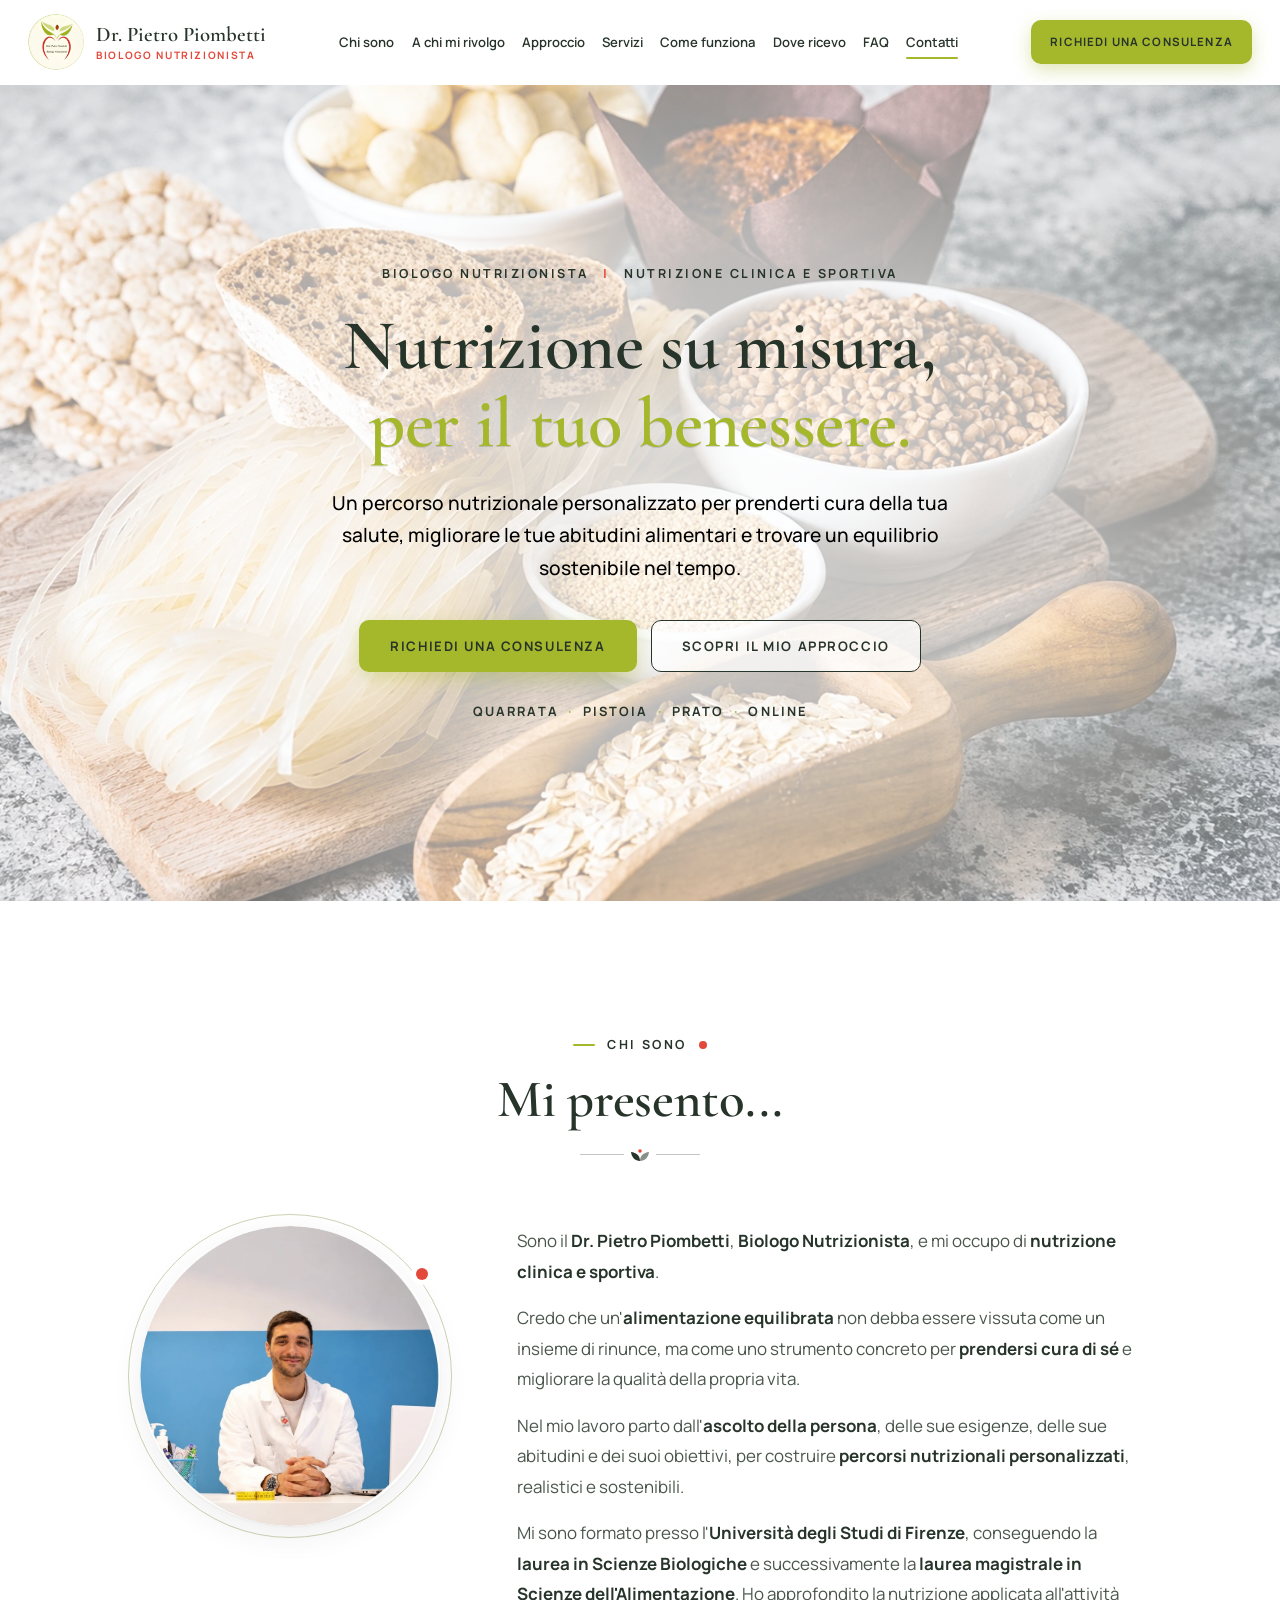
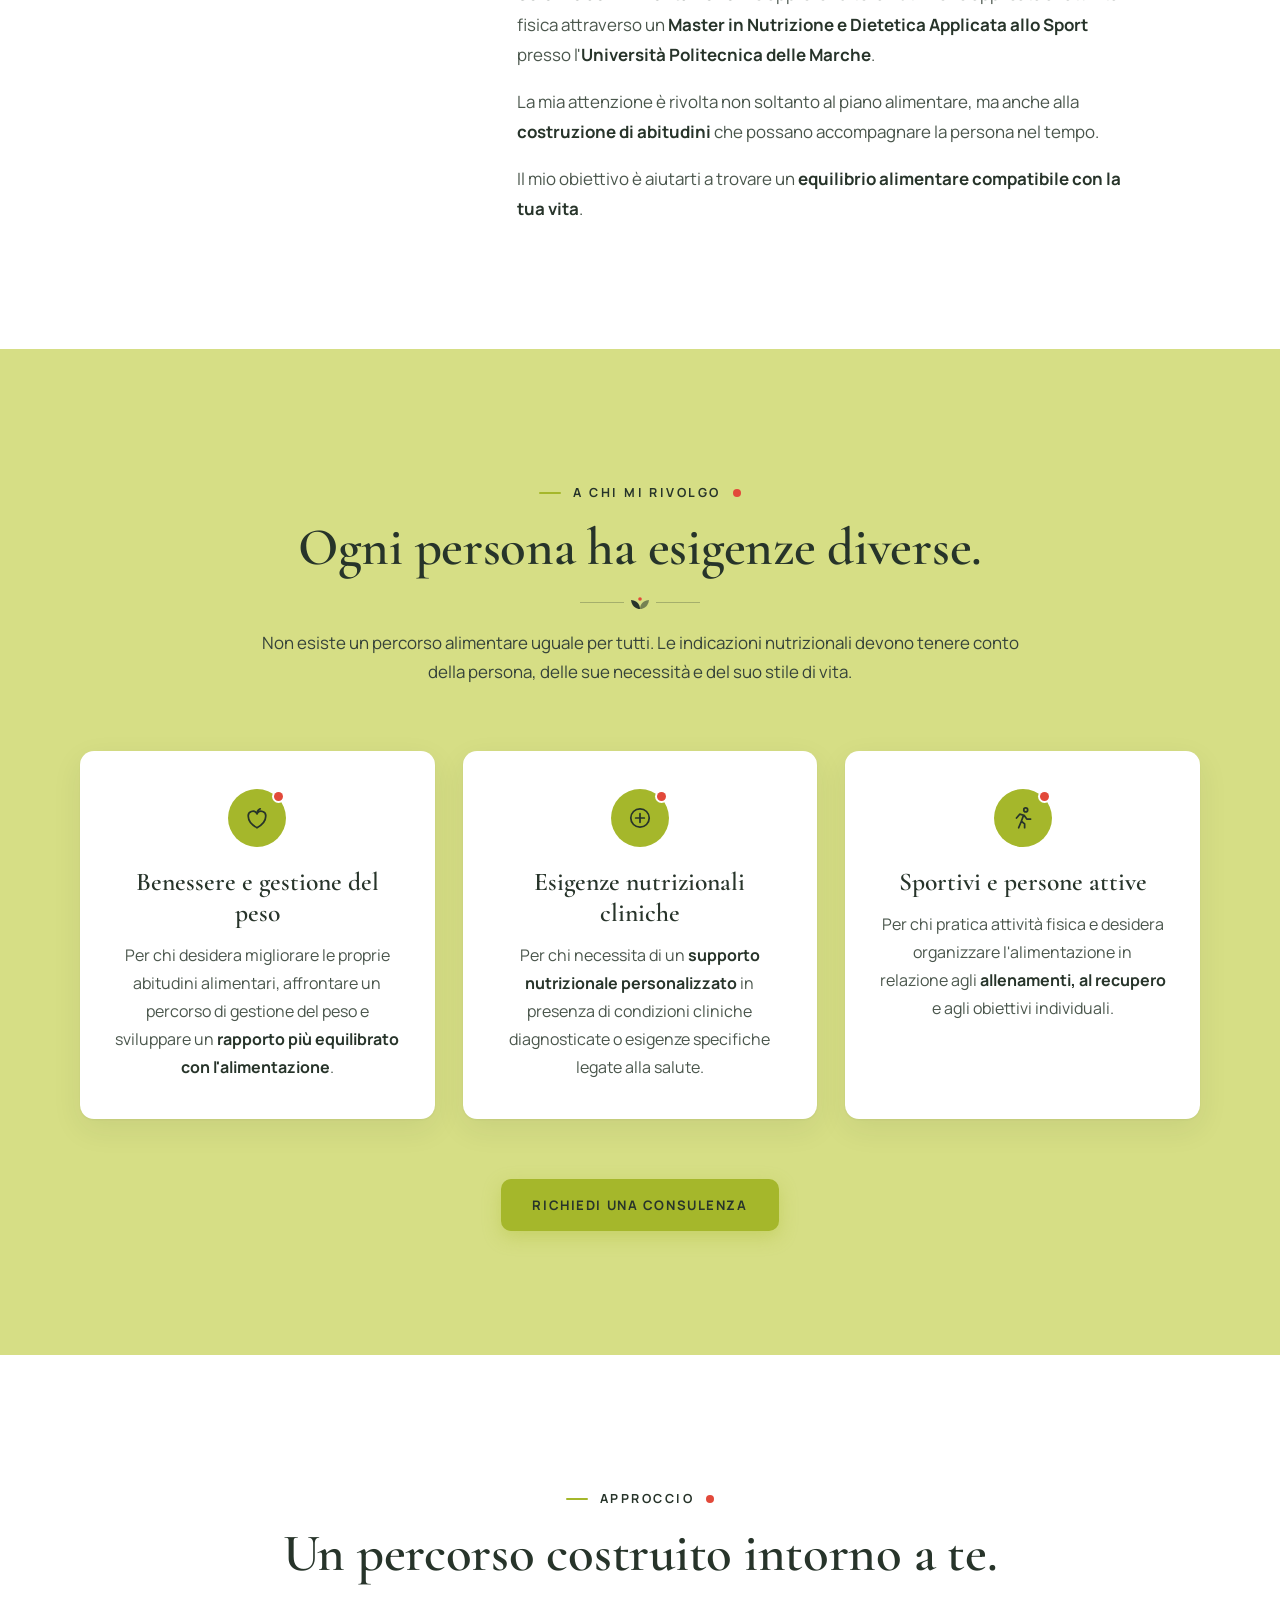
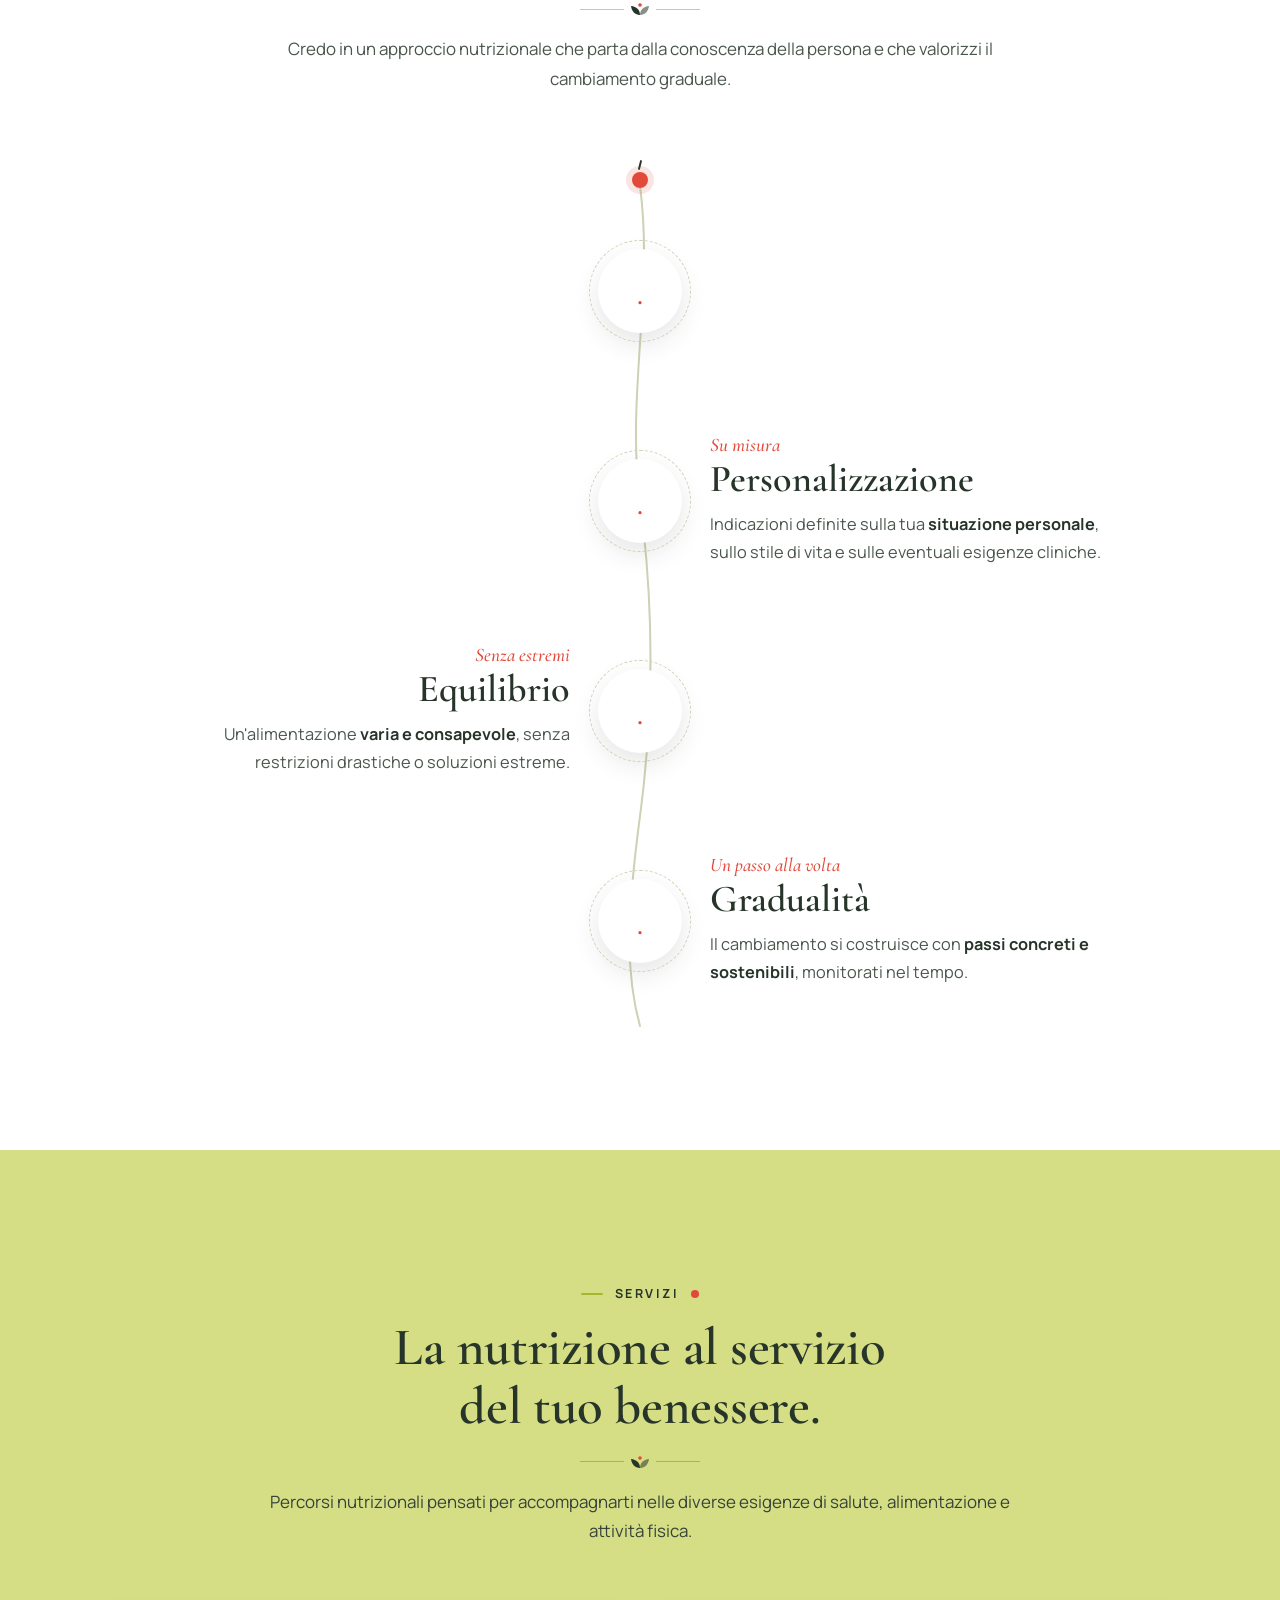
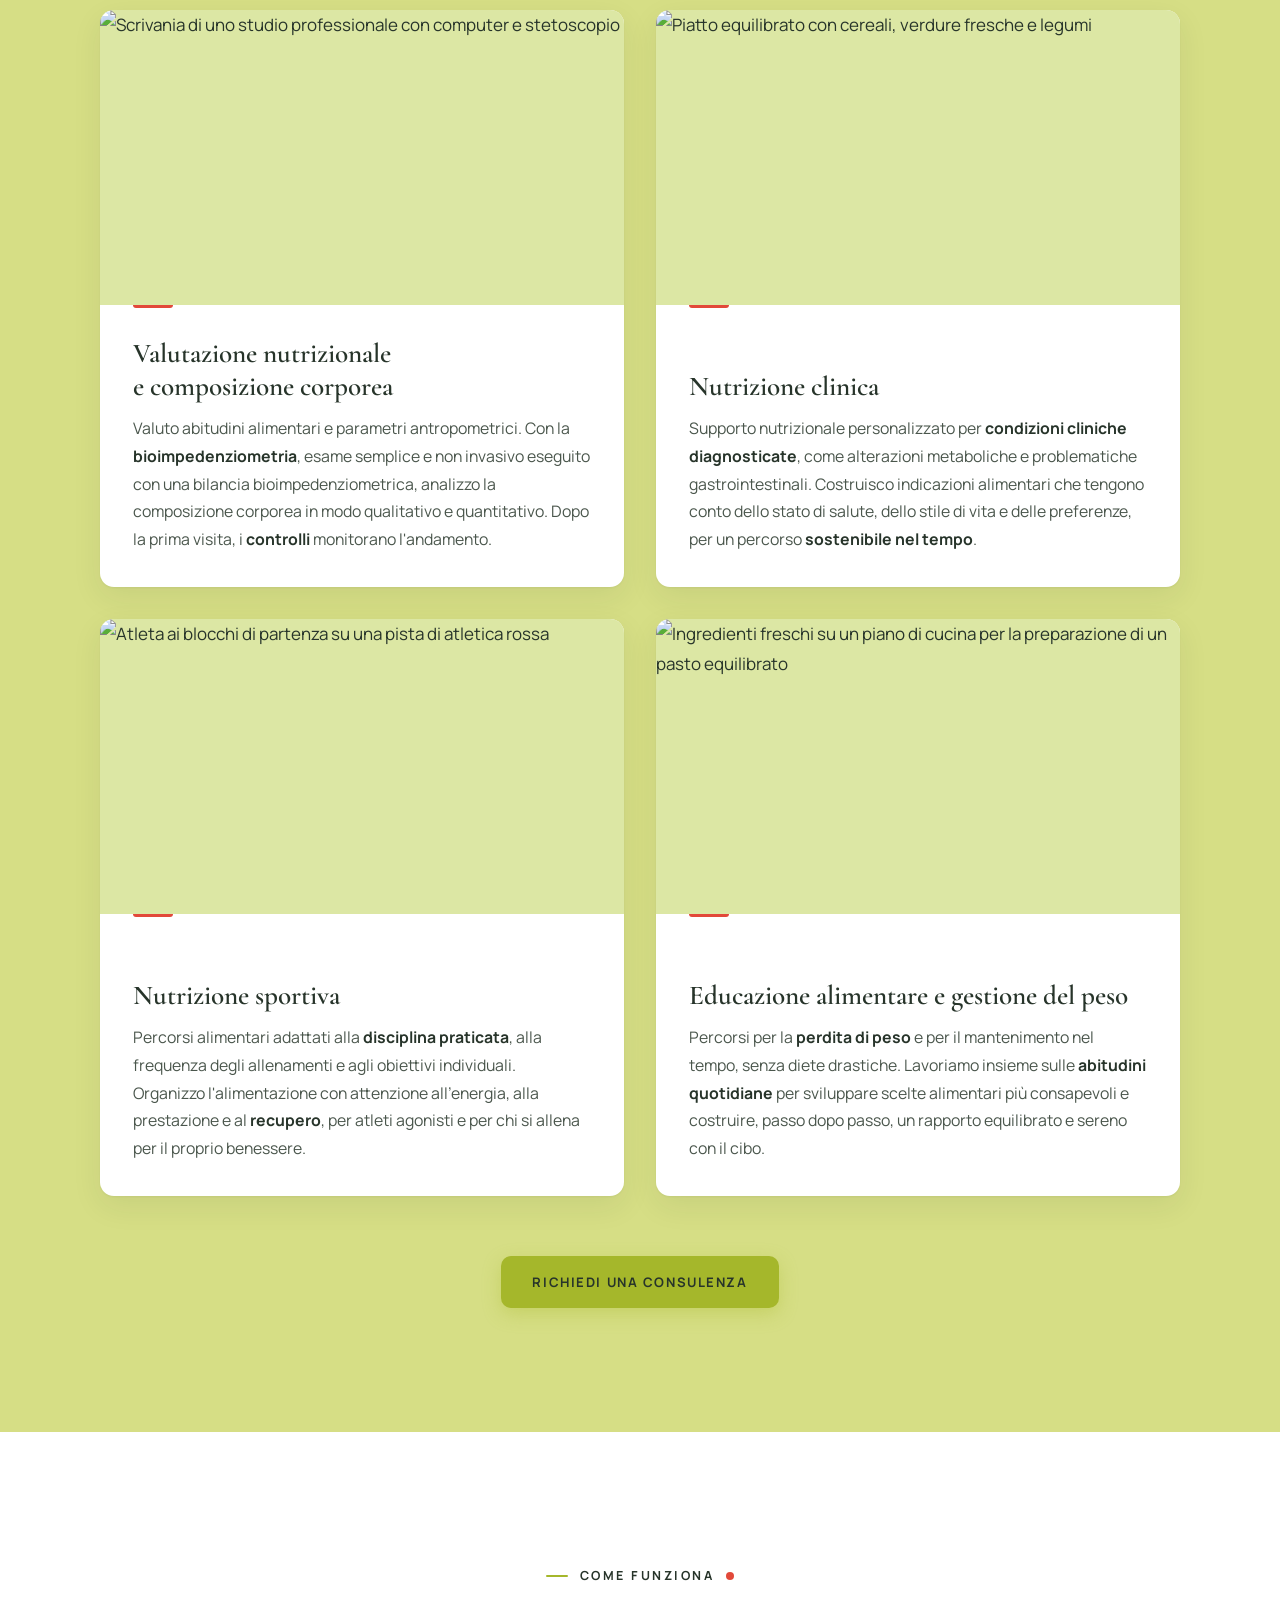
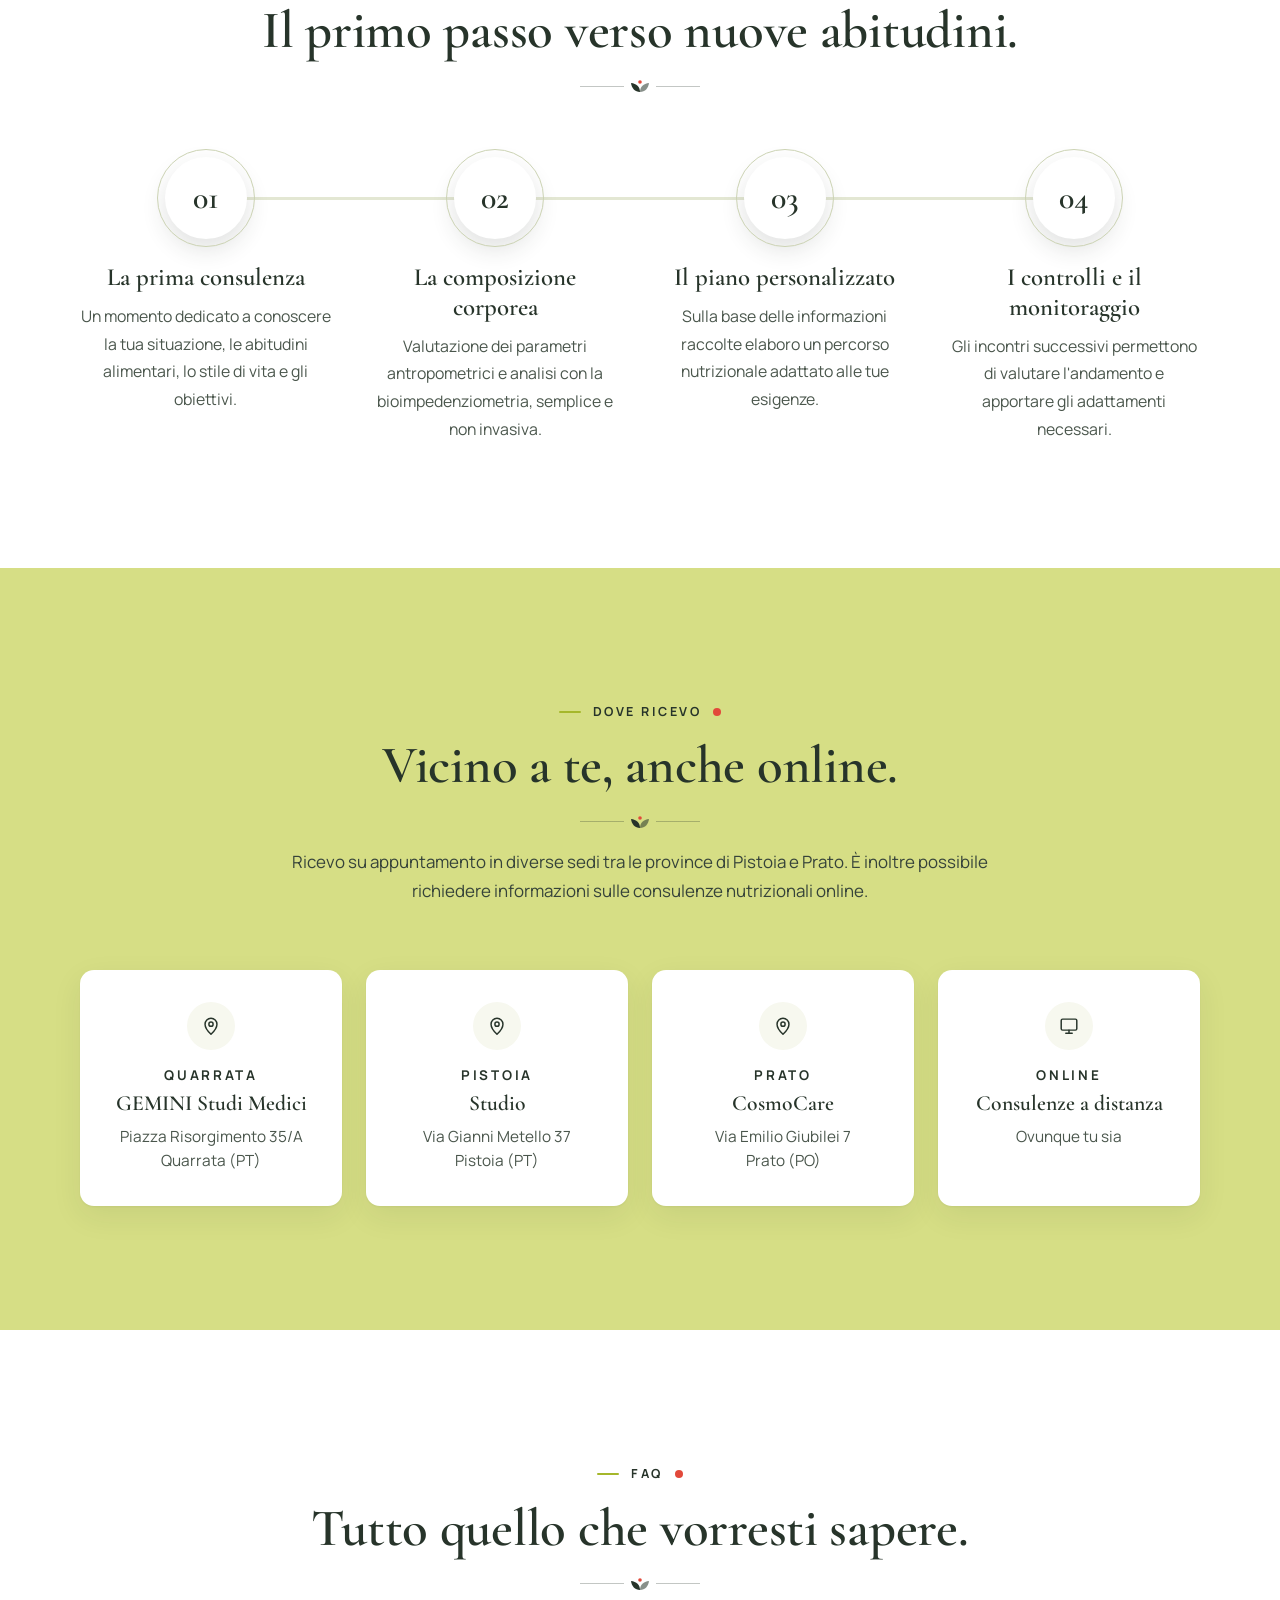
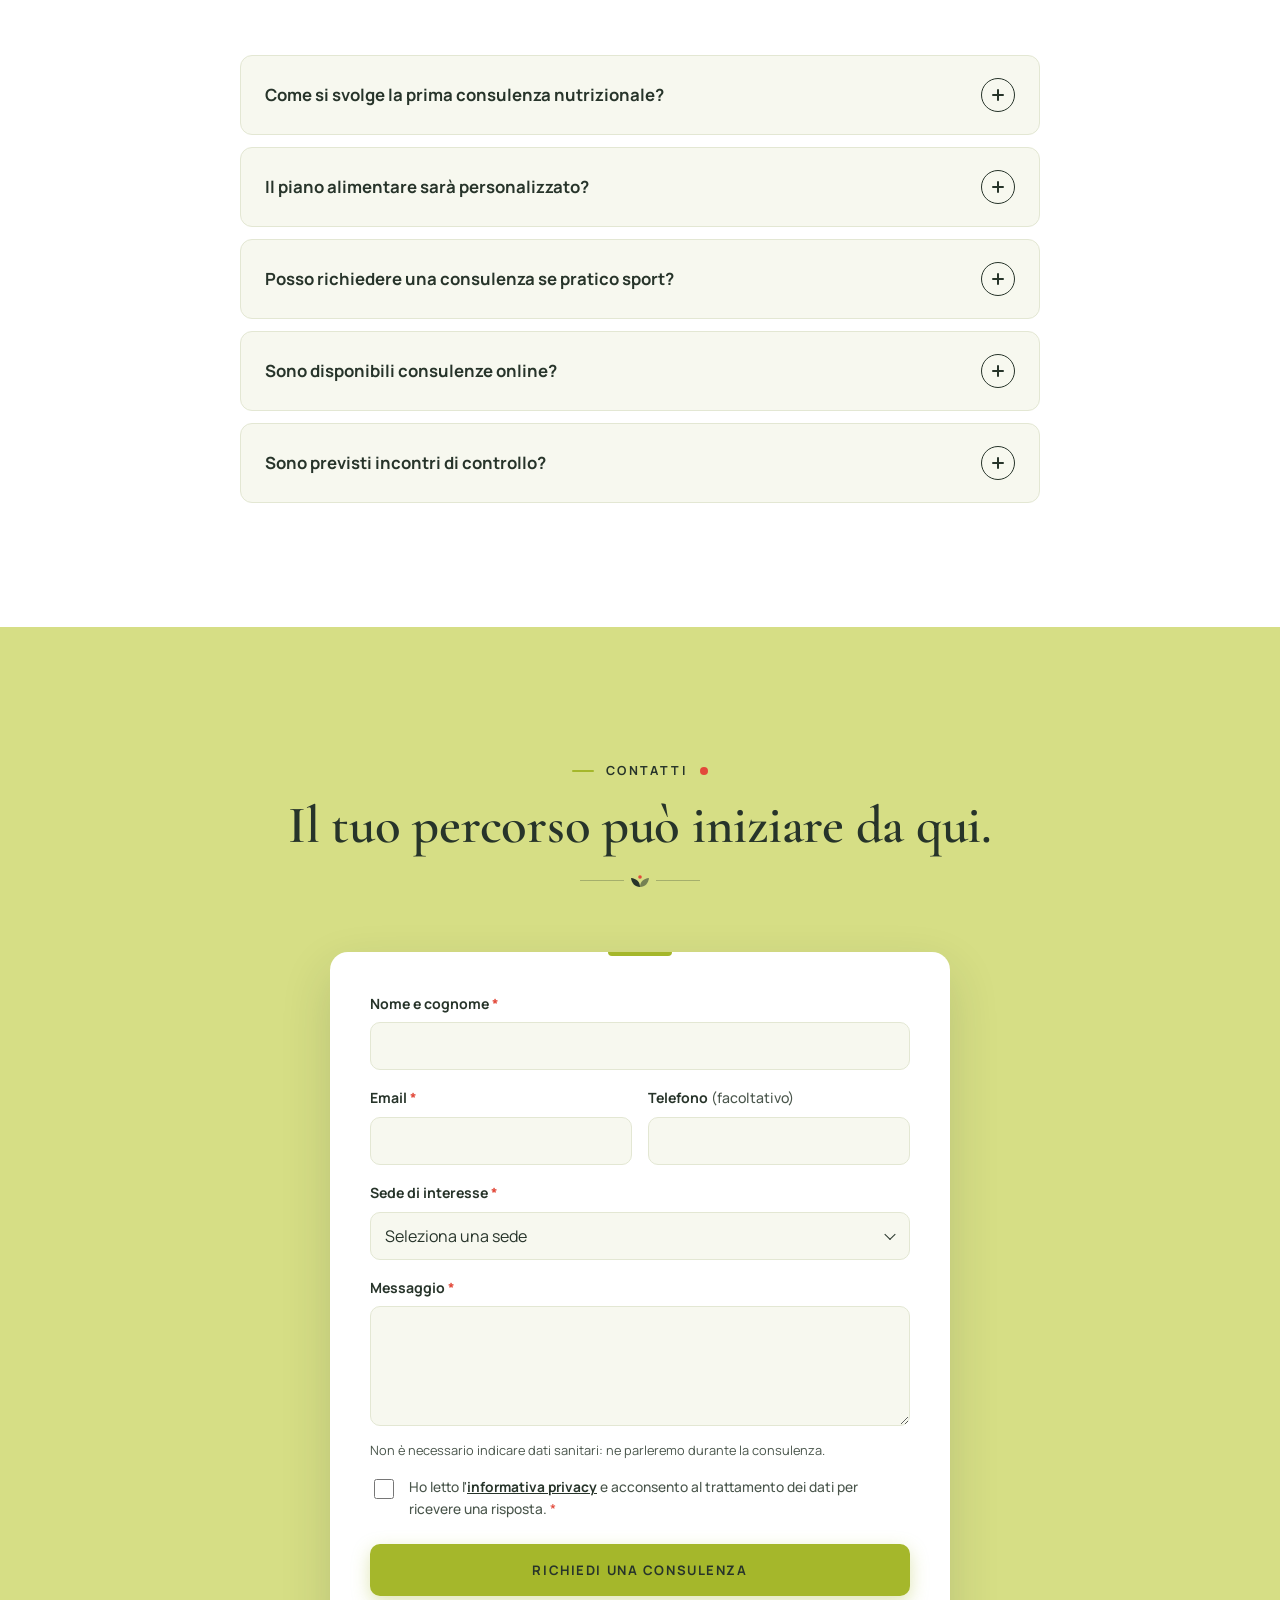
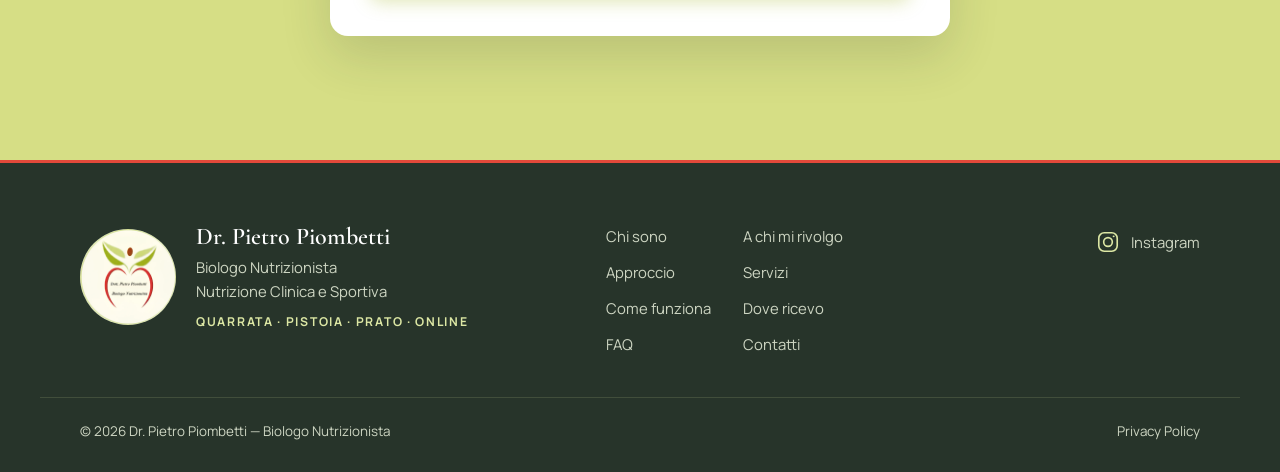
==== commit 0aa2d825: "Sfondi bianco/verde chiaro, accenti verdi, nuova sezione Approccio, servizi uniformi Co-Authored-By:" ====
--- a/index.html
+++ b/index.html
@@ -102,7 +102,7 @@
       </div>
     </section>
 
-    <!-- 3. CHI SONO — sfondo #FFFFFF -->
+    <!-- 3. CHI SONO — sfondo alternato -->
     <section class="section bg-1" id="chi-sono" aria-labelledby="chi-sono-title">
       <div class="container about">
         <figure class="about-photo reveal">
@@ -127,8 +127,8 @@
       </div>
     </section>
 
-    <!-- 4. A CHI MI RIVOLGO — sfondo #A5B72B -->
-    <section class="section bg-2" id="a-chi-mi-rivolgo" aria-labelledby="target-title">
+    <!-- 4. A CHI MI RIVOLGO — sfondo alternato -->
+    <section class="section bg-3" id="a-chi-mi-rivolgo" aria-labelledby="target-title">
       <div class="container">
         <header class="section-head reveal">
           <p class="eyebrow">A chi mi rivolgo</p>
@@ -167,8 +167,8 @@
       </div>
     </section>
 
-    <!-- 5. IL MIO APPROCCIO — sfondo #D6DE85 -->
-    <section class="section bg-3" id="approccio" aria-labelledby="approccio-title">
+    <!-- 5. IL MIO APPROCCIO — sfondo alternato -->
+    <section class="section bg-1" id="approccio" aria-labelledby="approccio-title">
       <div class="container">
         <header class="section-head reveal">
           <p class="eyebrow">Approccio</p>
@@ -177,51 +177,62 @@
           <p class="section-sub">Credo in un approccio nutrizionale che parta dalla conoscenza della persona e che valorizzi il cambiamento graduale.</p>
         </header>
 
-        <div class="orbit">
-          <div class="orbit-core reveal" aria-hidden="true">
-            <svg class="orbit-rings" viewBox="0 0 320 320">
-              <circle class="ring ring-1" cx="160" cy="160" r="150"/>
-              <circle class="ring ring-2" cx="160" cy="160" r="118"/>
-              <circle class="ring ring-3" cx="160" cy="160" r="86"/>
-              <g class="orbit-spin">
-                <circle class="orbit-dot" cx="160" cy="10" r="5"/>
-                <circle class="orbit-dot small" cx="310" cy="160" r="3.5"/>
-              </g>
-              <g class="orbit-spin reverse">
-                <circle class="orbit-dot leafy" cx="160" cy="42" r="4"/>
-                <circle class="orbit-dot small" cx="42" cy="160" r="3"/>
-              </g>
-            </svg>
-            <div class="orbit-center">
-              <span class="orbit-kicker">al centro</span>
-              <span class="orbit-word">tu</span>
-            </div>
-          </div>
-
-          <ul class="principles">
-            <li class="principle p-1 reveal">
-              <h3>Ascolto</h3>
-              <p>Ogni percorso parte dalla comprensione delle tue <strong>abitudini</strong>, delle necessità individuali e degli obiettivi.</p>
+        <!-- Un ramo che cresce allo scroll: ogni principio germoglia come una foglia -->
+        <div class="vine" id="vine">
+          <svg class="vine-stem" viewBox="0 0 40 1000" preserveAspectRatio="none" aria-hidden="true">
+            <path class="vine-stem-base" pathLength="1" d="M20 0 C34 125 6 250 20 375 S34 625 20 750 S6 940 20 1000"/>
+            <path class="vine-stem-grow" pathLength="1" d="M20 0 C34 125 6 250 20 375 S34 625 20 750 S6 940 20 1000"/>
+          </svg>
+          <span class="vine-bud" aria-hidden="true"></span>
+
+          <ul class="vine-list">
+            <li class="vine-item">
+              <span class="vine-node" aria-hidden="true">
+                <svg viewBox="0 0 64 40"><path class="leaf-a" d="M32 34C24 20 13 11 2 11c4 15 16 23 30 23Z"/><path class="leaf-b" d="M32 34c8-14 19-23 30-23-4 15-16 23-30 23Z"/><circle cx="32" cy="34" r="3.2"/></svg>
+              </span>
+              <div class="vine-text">
+                <span class="vine-kicker">Ti conosco</span>
+                <h3>Ascolto</h3>
+                <p>Ogni percorso parte dalla comprensione delle tue <strong>abitudini</strong>, delle necessità individuali e degli obiettivi.</p>
+              </div>
             </li>
-            <li class="principle p-2 reveal">
-              <h3>Personalizzazione</h3>
-              <p>Indicazioni definite sulla tua <strong>situazione personale</strong>, sullo stile di vita e sulle eventuali esigenze cliniche.</p>
+            <li class="vine-item">
+              <span class="vine-node" aria-hidden="true">
+                <svg viewBox="0 0 64 40"><path class="leaf-a" d="M32 34C24 20 13 11 2 11c4 15 16 23 30 23Z"/><path class="leaf-b" d="M32 34c8-14 19-23 30-23-4 15-16 23-30 23Z"/><circle cx="32" cy="34" r="3.2"/></svg>
+              </span>
+              <div class="vine-text">
+                <span class="vine-kicker">Su misura</span>
+                <h3>Personalizzazione</h3>
+                <p>Indicazioni definite sulla tua <strong>situazione personale</strong>, sullo stile di vita e sulle eventuali esigenze cliniche.</p>
+              </div>
             </li>
-            <li class="principle p-3 reveal">
-              <h3>Equilibrio</h3>
-              <p>Un'alimentazione <strong>varia e consapevole</strong>, senza restrizioni drastiche o soluzioni estreme.</p>
+            <li class="vine-item">
+              <span class="vine-node" aria-hidden="true">
+                <svg viewBox="0 0 64 40"><path class="leaf-a" d="M32 34C24 20 13 11 2 11c4 15 16 23 30 23Z"/><path class="leaf-b" d="M32 34c8-14 19-23 30-23-4 15-16 23-30 23Z"/><circle cx="32" cy="34" r="3.2"/></svg>
+              </span>
+              <div class="vine-text">
+                <span class="vine-kicker">Senza estremi</span>
+                <h3>Equilibrio</h3>
+                <p>Un'alimentazione <strong>varia e consapevole</strong>, senza restrizioni drastiche o soluzioni estreme.</p>
+              </div>
             </li>
-            <li class="principle p-4 reveal">
-              <h3>Gradualità</h3>
-              <p>Il cambiamento si costruisce con <strong>passi concreti e sostenibili</strong>, monitorati nel tempo.</p>
+            <li class="vine-item">
+              <span class="vine-node" aria-hidden="true">
+                <svg viewBox="0 0 64 40"><path class="leaf-a" d="M32 34C24 20 13 11 2 11c4 15 16 23 30 23Z"/><path class="leaf-b" d="M32 34c8-14 19-23 30-23-4 15-16 23-30 23Z"/><circle cx="32" cy="34" r="3.2"/></svg>
+              </span>
+              <div class="vine-text">
+                <span class="vine-kicker">Un passo alla volta</span>
+                <h3>Gradualità</h3>
+                <p>Il cambiamento si costruisce con <strong>passi concreti e sostenibili</strong>, monitorati nel tempo.</p>
+              </div>
             </li>
           </ul>
         </div>
       </div>
     </section>
 
-    <!-- 6. I SERVIZI — sfondo #FFFFFF -->
-    <section class="section bg-1" id="servizi" aria-labelledby="servizi-title">
+    <!-- 6. I SERVIZI — sfondo alternato -->
+    <section class="section bg-3" id="servizi" aria-labelledby="servizi-title">
       <div class="container">
         <header class="section-head reveal">
           <p class="eyebrow">Servizi</p>
@@ -242,7 +253,7 @@
             </div>
             <div class="service-body">
               <h3>Valutazione nutrizionale e composizione corporea</h3>
-              <p>Valuto le abitudini alimentari e i <strong>parametri antropometrici</strong>. La composizione corporea viene analizzata con la <strong>bioimpedenziometria</strong>: un esame molto semplice e non invasivo, effettuato con una bilancia bioimpedenziometrica, per l'analisi qualitativa e quantitativa della composizione corporea. Dopo la prima visita, i <strong>controlli</strong> permettono di monitorare l'andamento del percorso.</p>
+              <p>Valuto abitudini alimentari e parametri antropometrici. Con la <strong>bioimpedenziometria</strong>, esame semplice e non invasivo eseguito con una bilancia bioimpedenziometrica, analizzo la composizione corporea in modo qualitativo e quantitativo. Dopo la prima visita, i <strong>controlli</strong> monitorano l'andamento.</p>
             </div>
           </article>
 
@@ -257,7 +268,7 @@
             </div>
             <div class="service-body">
               <h3>Nutrizione clinica</h3>
-              <p>Un supporto nutrizionale personalizzato per esigenze legate a <strong>condizioni cliniche diagnosticate</strong>, come alterazioni metaboliche, problematiche gastrointestinali e altre necessità alimentari specifiche. Le indicazioni vengono costruite tenendo conto della condizione di salute, dello stile di vita e delle preferenze alimentari, per un percorso <strong>sostenibile nel tempo</strong>.</p>
+              <p>Supporto nutrizionale personalizzato per <strong>condizioni cliniche diagnosticate</strong>, come alterazioni metaboliche e problematiche gastrointestinali. Costruisco indicazioni alimentari che tengono conto dello stato di salute, dello stile di vita e delle preferenze, per un percorso <strong>sostenibile nel tempo</strong>.</p>
             </div>
           </article>
 
@@ -272,7 +283,7 @@
             </div>
             <div class="service-body">
               <h3>Nutrizione sportiva</h3>
-              <p>Percorsi alimentari adattati alla <strong>disciplina praticata</strong>, alla frequenza degli allenamenti e agli obiettivi individuali. L'alimentazione viene organizzata con attenzione all'<strong>energia</strong>, alla prestazione e al <strong>recupero</strong>, sia per chi pratica sport a livello agonistico sia per chi si allena per il proprio benessere.</p>
+              <p>Percorsi alimentari adattati alla <strong>disciplina praticata</strong>, alla frequenza degli allenamenti e agli obiettivi individuali. Organizzo l'alimentazione con attenzione all'energia, alla prestazione e al <strong>recupero</strong>, per atleti agonisti e per chi si allena per il proprio benessere.</p>
             </div>
           </article>
 
@@ -287,7 +298,7 @@
             </div>
             <div class="service-body">
               <h3>Educazione alimentare e gestione del peso</h3>
-              <p>Percorsi dedicati alla <strong>perdita di peso</strong> e al mantenimento nel tempo, senza diete drastiche. Lavoriamo insieme sulle <strong>abitudini quotidiane</strong>, per comprendere le tue esigenze e sviluppare scelte alimentari più consapevoli, con un rapporto equilibrato e sereno con il cibo.</p>
+              <p>Percorsi per la <strong>perdita di peso</strong> e per il mantenimento nel tempo, senza diete drastiche. Lavoriamo insieme sulle <strong>abitudini quotidiane</strong> per sviluppare scelte alimentari più consapevoli e costruire, passo dopo passo, un rapporto equilibrato e sereno con il cibo.</p>
             </div>
           </article>
         </div>
@@ -298,8 +309,8 @@
       </div>
     </section>
 
-    <!-- 7. COME FUNZIONA — sfondo #A5B72B -->
-    <section class="section bg-2" id="come-funziona" aria-labelledby="percorso-title">
+    <!-- 7. COME FUNZIONA — sfondo alternato -->
+    <section class="section bg-1" id="come-funziona" aria-labelledby="percorso-title">
       <div class="container">
         <header class="section-head reveal">
           <p class="eyebrow">Come funziona</p>
@@ -335,7 +346,7 @@
       </div>
     </section>
 
-    <!-- 8. DOVE RICEVO — sfondo #D6DE85 -->
+    <!-- 8. DOVE RICEVO — sfondo alternato -->
     <section class="section bg-3" id="dove-ricevo" aria-labelledby="sedi-title">
       <div class="container">
         <header class="section-head reveal">
@@ -377,7 +388,7 @@
       </div>
     </section>
 
-    <!-- 9. FAQ — sfondo #FFFFFF -->
+    <!-- 9. FAQ — sfondo alternato -->
     <section class="section bg-1" id="faq" aria-labelledby="faq-title">
       <div class="container narrow">
         <header class="section-head reveal">
@@ -441,8 +452,8 @@
       </div>
     </section>
 
-    <!-- 10. CONTATTI — sfondo #A5B72B -->
-    <section class="section bg-2" id="contatti" aria-labelledby="contatti-title">
+    <!-- 10. CONTATTI — sfondo alternato -->
+    <section class="section bg-3" id="contatti" aria-labelledby="contatti-title">
       <div class="container">
         <header class="section-head reveal">
           <p class="eyebrow">Contatti</p>
--- a/assets/css/styles.css
+++ b/assets/css/styles.css
@@ -11,14 +11,15 @@
   --olive: #819B39;
   --forest: #27342A;
 
-  /* Sfondi sezione (alternanza: bianco → verde → verde chiaro) */
+  /* Sfondi sezione (alternanza: bianco ↔ verde chiaro) */
   --bg-1: #FFFFFF;
-  --bg-2: #A5B72B;
   --bg-3: #D6DE85;
 
-  /* Accento e CTA */
-  --accent: #E2493A;
-  --accent-hover: #C93A2C;
+  /* Accento e CTA: verde; testo sulle CTA in verde bosco per un contrasto accessibile */
+  --accent: #A5B72B;
+  --accent-ink: #27342A;
+  /* Dettagli rossi (micro-accenti) */
+  --red: #E2493A;
 
   --text: #27342A;
   --muted: #4A564C;
@@ -99,7 +100,9 @@
   content: ""; width: 22px; height: 2px; border-radius: 2px; background: var(--accent);
 }
 .eyebrow-plain::before, .eyebrow-plain::after { display: none; }
-.eyebrow .sep { color: var(--accent); margin-inline: .2em; }
+.eyebrow::after { background: var(--red); width: 8px; height: 8px; border-radius: 50%; }
+.eyebrow-plain::after { display: none; }
+.eyebrow .sep { color: var(--red); margin-inline: .2em; }
 
 /* ---------- Pulsanti ---------- */
 .btn {
@@ -113,8 +116,8 @@
 }
 .btn:hover { transform: translateY(-1px); }
 .btn:active { transform: translateY(0); }
-.btn-primary { background: var(--accent); color: var(--white); box-shadow: 0 6px 18px rgba(226, 73, 58, .28); }
-.btn-primary:hover { background: var(--accent-hover); box-shadow: 0 10px 24px rgba(226, 73, 58, .32); }
+.btn-primary { background: var(--accent); color: var(--accent-ink); box-shadow: 0 6px 18px rgba(165, 183, 43, .35); }
+.btn-primary:hover { background: var(--forest); color: var(--white); box-shadow: 0 10px 24px rgba(39, 52, 42, .25); }
 .btn-ghost { background: rgba(255, 255, 255, .75); color: var(--forest); border-color: var(--forest); }
 .btn-ghost:hover { background: var(--forest); color: var(--white); }
 .btn-sm { min-height: 44px; padding: 10px 18px; font-size: .72rem; letter-spacing: .1em; }
@@ -147,7 +150,7 @@
 .brand-logo { width: 56px; height: 56px; border-radius: 50%; flex: 0 0 auto; }
 .brand-text { display: flex; flex-direction: column; line-height: 1.15; }
 .brand-name { font-family: var(--font-title); font-weight: 600; font-size: 1.3rem; color: var(--forest); white-space: nowrap; }
-.brand-role { font-size: .64rem; font-weight: 700; letter-spacing: .16em; text-transform: uppercase; color: var(--accent); margin-top: 3px; white-space: nowrap; }
+.brand-role { font-size: .64rem; font-weight: 700; letter-spacing: .16em; text-transform: uppercase; color: var(--red); margin-top: 3px; white-space: nowrap; }
 
 /* Desktop: voci su una sola riga + CTA a destra */
 .primary-nav { flex: 1 1 auto; display: flex; align-items: center; justify-content: flex-end; gap: clamp(12px, 1.6vw, 28px); min-width: 0; }
@@ -185,7 +188,7 @@
 .hero-content { max-width: 1000px; display: flex; flex-direction: column; align-items: center; }
 .hero .eyebrow { margin-bottom: 22px; }
 .h1-line { display: block; }
-.h1-accent { color: var(--accent); }
+.h1-accent { color: var(--accent); text-shadow: 0 1px 0 rgba(39, 52, 42, .18), 0 0 24px rgba(255, 255, 255, .9); }
 .hero-sub {
   max-width: 640px; margin-top: 24px;
   font-size: clamp(1.05rem, .98rem + .35vw, 1.2rem); line-height: 1.7; font-weight: 500;
@@ -198,7 +201,6 @@
 /* ---------- Sezioni e superfici ---------- */
 .section { padding-block: var(--section-y); position: relative; }
 .bg-1 { background: var(--bg-1); --muted: #4A564C; --surface: var(--ivory); }
-.bg-2 { background: var(--bg-2); --muted: #27342A; --surface: var(--white); }
 .bg-3 { background: var(--bg-3); --muted: #36433A; --surface: var(--white); }
 .card { background: var(--surface); --muted: #4A564C; }
 
@@ -233,7 +235,7 @@
 }
 .about-photo::after {
   content: ""; position: absolute; width: 12px; height: 12px; border-radius: 50%;
-  background: var(--accent); top: 14%; right: 4%; box-shadow: 0 0 0 5px var(--white);
+  background: var(--red); top: 14%; right: 4%; box-shadow: 0 0 0 5px var(--white);
 }
 .about-photo img { position: relative; width: 100%; aspect-ratio: 1; object-fit: cover; border-radius: 50%; box-shadow: var(--shadow); }
 .about-text p { color: var(--muted); font-size: 1.06rem; line-height: 1.8; }
@@ -252,65 +254,83 @@
 .target-card p { color: var(--muted); font-size: 1rem; }
 .icon-badge {
   display: inline-grid; place-items: center; width: 58px; height: 58px; border-radius: 50%;
-  background: var(--ivory); border: 1px solid rgba(226, 73, 58, .3);
+  background: var(--accent); border: 0; position: relative;
+}
+.icon-badge::after {
+  content: ""; position: absolute; top: 3px; right: 3px; width: 9px; height: 9px; border-radius: 50%;
+  background: var(--red); box-shadow: 0 0 0 2px var(--surface, #fff);
 }
 .icon-badge svg, .place-icon svg {
-  width: 26px; height: 26px; fill: none; stroke: var(--accent);
+  width: 26px; height: 26px; fill: none; stroke: var(--forest);
   stroke-width: 1.6; stroke-linecap: round; stroke-linejoin: round;
 }
 
-/* ---------- Approccio: orbita ---------- */
-.orbit {
-  display: grid;
-  grid-template-columns: minmax(0, 1fr) clamp(240px, 27vw, 330px) minmax(0, 1fr);
-  grid-template-areas: "p1 core p2" "p3 core p4";
-  column-gap: clamp(36px, 5vw, 72px);
-  row-gap: clamp(36px, 5vw, 64px);
-  align-items: center;
-  max-width: 1120px; margin-inline: auto;
-}
-.principles { display: contents; }
-.orbit-core { grid-area: core; position: relative; aspect-ratio: 1; width: 100%; }
-.orbit-rings { width: 100%; height: 100%; overflow: visible; }
-.ring { fill: none; stroke: var(--forest); }
-.ring-1 { stroke-opacity: .2; stroke-dasharray: 2 6; }
-.ring-2 { stroke-opacity: .28; }
-.ring-3 { fill: var(--white); stroke: none; filter: drop-shadow(0 14px 30px rgba(39, 52, 42, .12)); }
-.orbit-dot { fill: var(--accent); }
-.orbit-dot.small { fill: var(--forest); }
-.orbit-dot.leafy { fill: var(--olive); }
-.orbit-spin { transform-box: view-box; transform-origin: 160px 160px; animation: orbit-spin 38s linear infinite; }
-.orbit-spin.reverse { animation-duration: 54s; animation-direction: reverse; }
-@keyframes orbit-spin { to { transform: rotate(360deg); } }
-.orbit-center {
-  position: absolute; inset: 0; display: flex; flex-direction: column; align-items: center; justify-content: center;
-  text-align: center; pointer-events: none;
-}
-.orbit-kicker { font-size: .7rem; font-weight: 700; letter-spacing: .22em; text-transform: uppercase; color: var(--muted); }
-.orbit-word { font-family: var(--font-title); font-style: italic; font-weight: 500; font-size: clamp(3.4rem, 2.4rem + 3vw, 5rem); line-height: 1; color: var(--accent); margin-top: 2px; }
-
-.principle { position: relative; max-width: 340px; }
-.p-1 { grid-area: p1; } .p-2 { grid-area: p2; } .p-3 { grid-area: p3; } .p-4 { grid-area: p4; }
-.p-1, .p-3 { justify-self: end; text-align: right; }
-.p-2, .p-4 { justify-self: start; text-align: left; }
-.principle h3 {
-  font-family: var(--font-title); font-weight: 600; font-size: clamp(1.6rem, 1.3rem + .9vw, 2.1rem); line-height: 1.1;
+/* ---------- Approccio: il ramo che cresce ---------- */
+.vine { position: relative; max-width: 1040px; margin-inline: auto; padding-top: 28px; }
+.vine-stem {
+  position: absolute; top: 28px; bottom: 0; left: 50%; width: 40px; margin-left: -20px; height: calc(100% - 28px);
+  overflow: visible; pointer-events: none;
+}
+.vine-stem path { fill: none; vector-effect: non-scaling-stroke; stroke-linecap: round; }
+.vine-stem-base { stroke: var(--line-strong); stroke-width: 2; stroke-dasharray: 3 7; }
+.vine-stem-grow { stroke: var(--accent); stroke-width: 3; stroke-dasharray: 1; stroke-dashoffset: var(--vine-off, 1); }
+.vine-bud {
+  position: absolute; top: 14px; left: 50%; width: 16px; height: 16px; margin-left: -8px; border-radius: 50%;
+  background: var(--red); box-shadow: 0 0 0 6px rgba(226, 73, 58, .14);
+}
+.vine-bud::before {
+  content: ""; position: absolute; left: 50%; top: -12px; width: 2px; height: 10px; margin-left: -1px;
+  background: var(--forest); border-radius: 2px; transform: rotate(14deg);
+}
+
+.vine-list { position: relative; }
+.vine-item {
+  display: grid; grid-template-columns: minmax(0, 1fr) 140px minmax(0, 1fr);
+  align-items: center; min-height: clamp(170px, 18vw, 210px);
+}
+.vine-node {
+  grid-column: 2; grid-row: 1; justify-self: center;
+  width: 84px; height: 84px; border-radius: 50%; display: grid; place-items: center;
+  background: var(--white); position: relative; z-index: 1;
+  box-shadow: 0 10px 26px rgba(39, 52, 42, .12);
+  transition: box-shadow .5s var(--ease);
+}
+.vine-node::after {
+  content: ""; position: absolute; inset: -9px; border-radius: 50%; border: 1px dashed var(--line-strong);
+  transition: border-color .5s var(--ease), transform 1.2s var(--ease);
+}
+.vine-node svg { width: 54px; height: auto; overflow: visible; }
+.vine-node .leaf-a, .vine-node .leaf-b {
+  fill: var(--accent); transform-box: view-box; transform-origin: 32px 34px;
+  transition: transform .8s cubic-bezier(.34, 1.56, .64, 1);
+}
+.vine-node .leaf-b { fill: #8EA022; transition-delay: .12s; }
+.vine-node circle { fill: var(--red); transition: transform .5s var(--ease); transform-box: fill-box; transform-origin: center; }
+.vine-text { grid-row: 1; max-width: 400px; transition: opacity .7s var(--ease), transform .7s var(--ease); }
+.vine-item:nth-child(odd) .vine-text { grid-column: 1; justify-self: end; text-align: right; }
+.vine-item:nth-child(even) .vine-text { grid-column: 3; justify-self: start; text-align: left; }
+.vine-kicker {
+  display: block; font-family: var(--font-title); font-style: italic; font-weight: 500;
+  font-size: 1.2rem; color: var(--red); line-height: 1.2; margin-bottom: 2px;
+}
+.vine-text h3 {
+  font-family: var(--font-title); font-weight: 600; font-size: clamp(1.9rem, 1.5rem + 1.1vw, 2.5rem); line-height: 1.1;
   margin-bottom: 10px;
 }
-.principle p { color: var(--muted); font-size: 1rem; line-height: 1.7; }
-/* Filo che collega ogni principio al centro */
-.principle::before {
-  content: ""; position: absolute; top: 18px; width: clamp(24px, 3.2vw, 52px); height: 1px;
-  background: linear-gradient(90deg, rgba(39, 52, 42, .35), rgba(39, 52, 42, .35));
-}
-.principle::after {
-  content: ""; position: absolute; top: 14px; width: 9px; height: 9px; border-radius: 50%;
-  background: var(--accent); box-shadow: 0 0 0 4px rgba(255, 255, 255, .7);
-}
-.p-1::before, .p-3::before { left: 100%; margin-left: 14px; }
-.p-1::after, .p-3::after { left: 100%; margin-left: calc(14px + clamp(24px, 3.2vw, 52px)); }
-.p-2::before, .p-4::before { right: 100%; margin-right: 14px; }
-.p-2::after, .p-4::after { right: 100%; margin-right: calc(14px + clamp(24px, 3.2vw, 52px)); }
+.vine-text p { color: var(--muted); font-size: 1.02rem; line-height: 1.7; }
+
+/* Stato iniziale (solo con JS): foglie chiuse, testo leggermente spostato */
+.js .vine-node .leaf-a, .js .vine-node .leaf-b { transform: scale(0); }
+.js .vine-node circle { transform: scale(.6); }
+.js .vine-text { opacity: 0; }
+.js .vine-item:nth-child(odd) .vine-text { transform: translateX(-24px); }
+.js .vine-item:nth-child(even) .vine-text { transform: translateX(24px); }
+.vine-item.is-grown .vine-node .leaf-a { transform: rotate(-6deg) scale(1); }
+.vine-item.is-grown .vine-node .leaf-b { transform: rotate(6deg) scale(1); }
+.vine-item.is-grown .vine-node circle { transform: scale(1); }
+.vine-item.is-grown .vine-node { box-shadow: 0 14px 34px rgba(165, 183, 43, .35); }
+.vine-item.is-grown .vine-node::after { border-color: var(--accent); transform: rotate(90deg); }
+.js .vine-item.is-grown .vine-text { opacity: 1; transform: none; }
 
 /* ---------- Servizi ---------- */
 .services-grid {
@@ -329,9 +349,12 @@
 .service-body { padding: clamp(24px, 2.6vw, 34px); flex: 1 1 auto; position: relative; }
 .service-body::before {
   content: ""; position: absolute; top: 0; left: clamp(24px, 2.6vw, 34px); width: 40px; height: 3px;
-  background: var(--accent); border-radius: 0 0 3px 3px;
-}
-.service-body h3 { font-family: var(--font-title); font-weight: 600; font-size: clamp(1.5rem, 1.3rem + .5vw, 1.8rem); line-height: 1.2; margin-bottom: 12px; }
+  background: var(--red); border-radius: 0 0 3px 3px;
+}
+.service-body h3 {
+  font-family: var(--font-title); font-weight: 600; font-size: clamp(1.5rem, 1.3rem + .5vw, 1.75rem); line-height: 1.2;
+  margin-bottom: 12px; min-height: 2.4em; display: flex; align-items: flex-end; text-wrap: balance;
+}
 .service-body p { color: var(--muted); font-size: .99rem; line-height: 1.75; }
 
 /* ---------- Come funziona: percorso animato ---------- */
@@ -339,15 +362,15 @@
 .journey-steps { display: grid; grid-template-columns: repeat(4, minmax(0, 1fr)); gap: clamp(20px, 3vw, 44px); position: relative; z-index: 1; }
 .journey-track {
   position: absolute; z-index: 0; border-radius: 3px;
-  background: rgba(255, 255, 255, .45);
+  background: var(--line);
   /* posizione e lunghezza calcolate via JS sui centri dei cerchi */
   left: 12.5%; right: 12.5%; top: 41px; height: 3px;
 }
 .journey-fill {
   position: absolute; inset: 0; border-radius: inherit;
-  background: linear-gradient(90deg, #F07A6E, var(--accent));
+  background: linear-gradient(90deg, #C9D46A, var(--accent));
   transform-origin: left center; transform: scaleX(var(--p, 0));
-  box-shadow: 0 0 12px rgba(226, 73, 58, .55);
+  box-shadow: 0 0 12px rgba(165, 183, 43, .6);
 }
 .journey.is-vertical .journey-fill { transform-origin: center top; transform: scaleY(var(--p, 0)); }
 .step { text-align: center; }
@@ -361,7 +384,7 @@
 }
 .step-num::before {
   content: ""; position: absolute; inset: -8px; border-radius: 50%;
-  border: 1px solid rgba(255, 255, 255, .7);
+  border: 1px solid var(--line-strong);
   transition: border-color .5s var(--ease), transform .5s var(--ease);
 }
 .step-num > span { position: relative; }
@@ -370,15 +393,15 @@
 
 .js .step h3, .js .step p { opacity: .45; }
 .js .step p { transform: translateY(6px); }
-.step.is-active .step-num { background: var(--accent); color: var(--white); transform: scale(1.06); }
-.step.is-active .step-num::before { border-color: rgba(226, 73, 58, .55); }
+.step.is-active .step-num { background: var(--accent); color: var(--forest); transform: scale(1.06); }
+.step.is-active .step-num::before { border-color: rgba(165, 183, 43, .6); }
 .step.is-active .step-num::after {
   content: ""; position: absolute; inset: 0; border-radius: 50%;
-  box-shadow: 0 0 0 0 rgba(226, 73, 58, .55);
+  box-shadow: 0 0 0 0 rgba(165, 183, 43, .6);
   animation: step-pulse 1.4s var(--ease) 1;
 }
 .js .step.is-active h3, .js .step.is-active p { opacity: 1; transform: none; }
-@keyframes step-pulse { to { box-shadow: 0 0 0 26px rgba(226, 73, 58, 0); } }
+@keyframes step-pulse { to { box-shadow: 0 0 0 26px rgba(165, 183, 43, 0); } }
 
 /* ---------- Dove ricevo ---------- */
 .places-grid { display: grid; grid-template-columns: repeat(4, minmax(0, 1fr)); grid-auto-rows: 1fr; gap: clamp(16px, 2vw, 24px); }
@@ -410,17 +433,17 @@
 }
 .faq-icon {
   flex: 0 0 auto; position: relative; width: 34px; height: 34px; border-radius: 50%;
-  border: 1.5px solid var(--accent);
+  border: 1.5px solid var(--forest);
   transition: background-color .3s var(--ease);
 }
 .faq-icon::before, .faq-icon::after {
   content: ""; position: absolute; left: 50%; top: 50%; width: 12px; height: 2px; border-radius: 2px;
-  background: var(--accent); transform: translate(-50%, -50%);
+  background: var(--forest); transform: translate(-50%, -50%);
   transition: transform .3s var(--ease), background-color .3s var(--ease), opacity .3s var(--ease);
 }
 .faq-icon::after { transform: translate(-50%, -50%) rotate(90deg); }
-.faq-q button[aria-expanded="true"] .faq-icon { background: var(--accent); }
-.faq-q button[aria-expanded="true"] .faq-icon::before { background: var(--white); }
+.faq-q button[aria-expanded="true"] .faq-icon { background: var(--accent); border-color: var(--accent); }
+.faq-q button[aria-expanded="true"] .faq-icon::before { background: var(--forest); }
 .faq-q button[aria-expanded="true"] .faq-icon::after { transform: translate(-50%, -50%) rotate(0); opacity: 0; }
 .faq-a { overflow: hidden; transition: height .35s var(--ease); }
 .faq-a p { padding: 0 70px 24px 24px; color: var(--muted); }
@@ -441,7 +464,7 @@
 .field { margin-bottom: 16px; }
 .field-row { display: grid; grid-template-columns: 1fr 1fr; gap: 0 16px; }
 .field label { display: block; font-size: .88rem; font-weight: 700; color: var(--forest); margin-bottom: 6px; }
-.req { color: var(--accent); }
+.req { color: var(--red); }
 .opt { font-weight: 500; color: #4A564C; }
 .contact-form input[type="text"],
 .contact-form input[type="email"],
@@ -483,7 +506,7 @@
 .hp { position: absolute; left: -9999px; width: 1px; height: 1px; overflow: hidden; }
 
 /* ---------- Footer ---------- */
-.site-footer { background: var(--forest); color: #CDD5C2; font-size: .93rem; border-top: 3px solid var(--accent); }
+.site-footer { background: var(--forest); color: #CDD5C2; font-size: .93rem; border-top: 3px solid var(--red); }
 .footer-inner { display: grid; grid-template-columns: 1.3fr 1.2fr auto; gap: 40px; padding-block: 60px 40px; align-items: start; }
 .footer-brand { display: flex; gap: 20px; align-items: center; }
 .footer-brand img { width: 96px; height: 96px; border-radius: 50%; flex: 0 0 auto; }
@@ -588,15 +611,6 @@
 
   .target-grid { grid-template-columns: 1fr; max-width: 560px; margin-inline: auto; }
 
-  .orbit {
-    grid-template-columns: 1fr 1fr;
-    grid-template-areas: "core core" "p1 p2" "p3 p4";
-    max-width: 720px;
-  }
-  .orbit-core { width: min(280px, 72vw); justify-self: center; margin-bottom: 8px; }
-  .principle, .p-1, .p-2, .p-3, .p-4 { justify-self: stretch; text-align: center; max-width: none; padding-top: 26px; }
-  .principle::before { left: 50% !important; right: auto !important; margin: 0 !important; top: 0; width: 1px; height: 14px; }
-  .principle::after { left: 50% !important; right: auto !important; margin: 0 0 0 -4.5px !important; top: 14px; }
 
   .footer-inner { grid-template-columns: 1fr; text-align: center; justify-items: center; gap: 32px; }
   .footer-brand { flex-direction: column; }
@@ -624,7 +638,23 @@
   .field-row { grid-template-columns: 1fr; }
   .faq-q button { font-size: 1rem; padding: 18px 18px; }
   .faq-a p { padding: 0 18px 20px; }
-  .orbit { grid-template-columns: 1fr; grid-template-areas: "core" "p1" "p2" "p3" "p4"; row-gap: 32px; }
+}
+
+/* Ramo verticale a sinistra su mobile */
+@media (max-width: 760px) {
+  .vine { padding-top: 24px; }
+  .vine-stem { left: 32px; margin-left: -20px; top: 24px; height: calc(100% - 24px); }
+  .vine-bud { left: 32px; top: 10px; }
+  .vine-item { grid-template-columns: 64px minmax(0, 1fr); column-gap: 20px; min-height: 0; padding-block: 26px; align-items: start; }
+  .vine-node { grid-column: 1; width: 64px; height: 64px; }
+  .vine-node::after { inset: -6px; }
+  .vine-node svg { width: 42px; }
+  .vine-item:nth-child(odd) .vine-text,
+  .vine-item:nth-child(even) .vine-text { grid-column: 2; justify-self: start; text-align: left; max-width: none; }
+  .js .vine-item:nth-child(odd) .vine-text,
+  .js .vine-item:nth-child(even) .vine-text { transform: translateX(16px); }
+  .js .vine-item.is-grown .vine-text { transform: none; }
+  .vine-text h3 { font-size: 1.85rem; }
 }
 
 @media (max-width: 560px) {
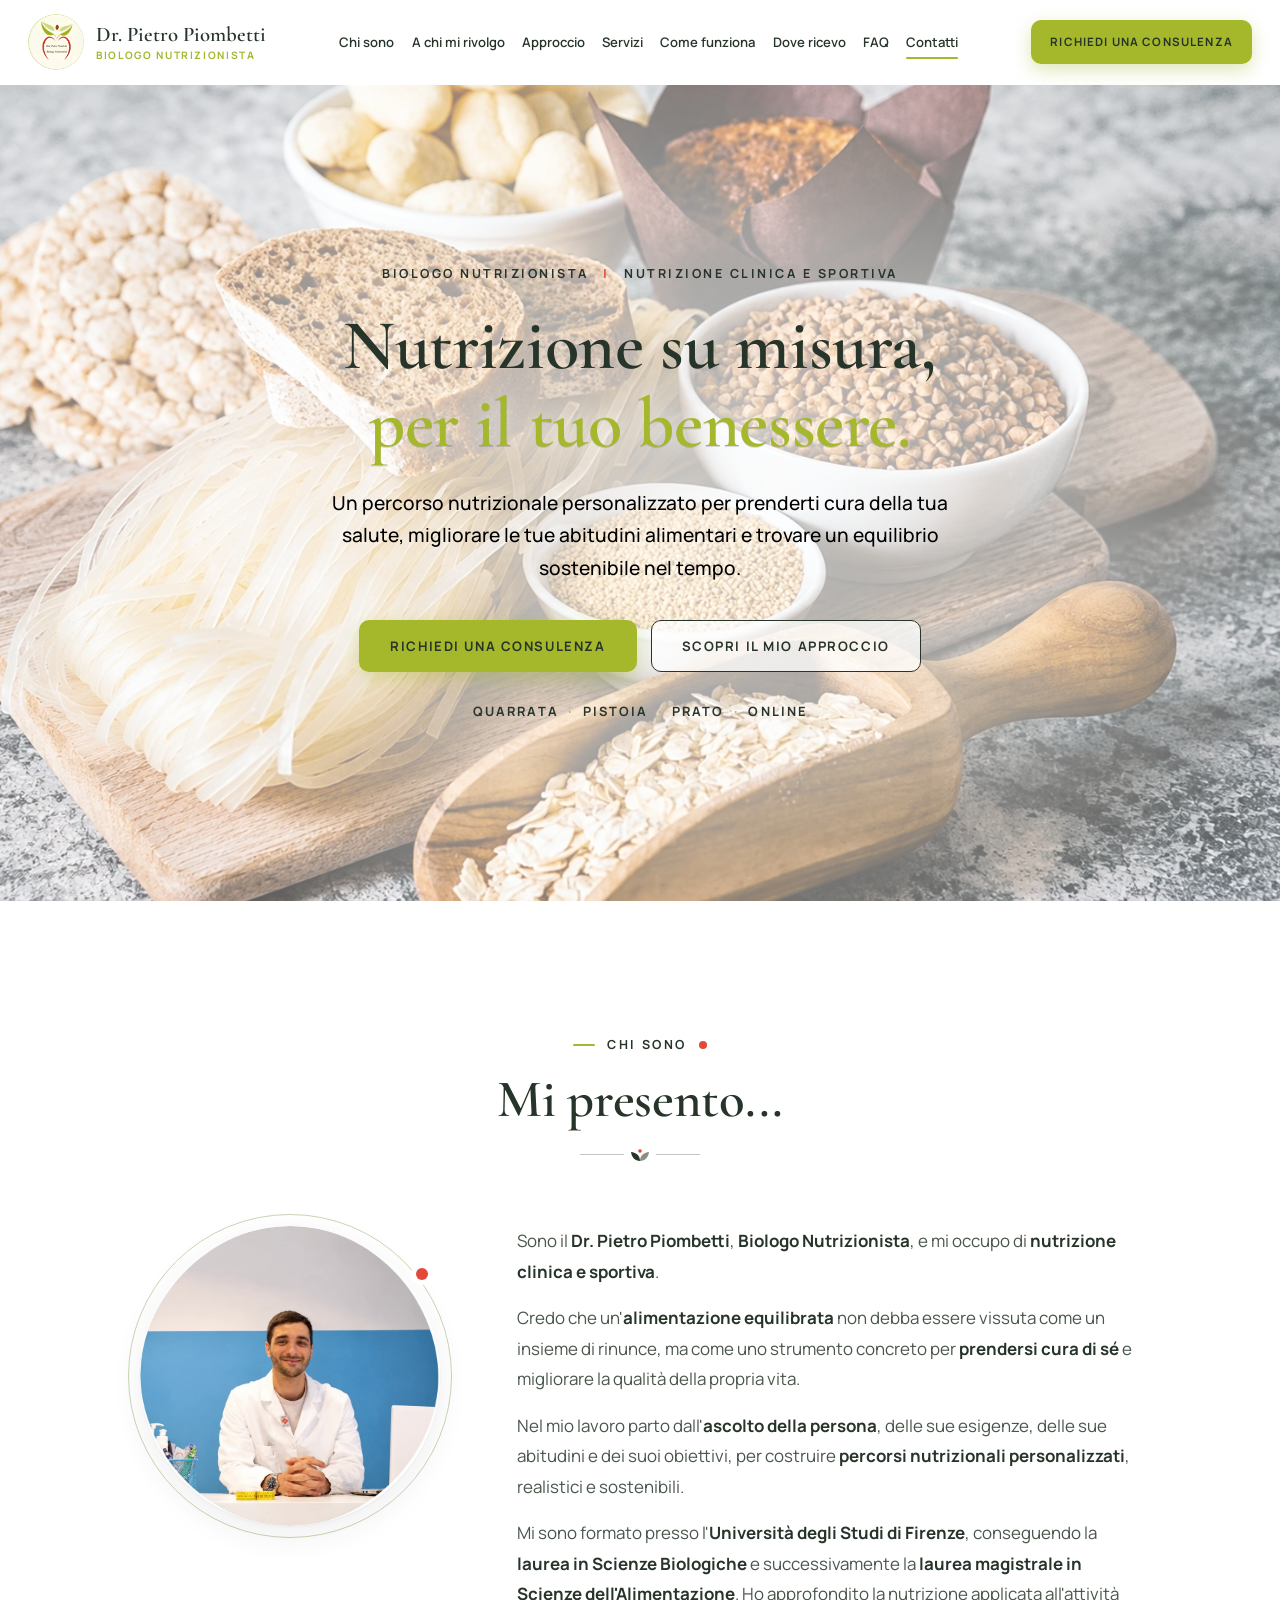
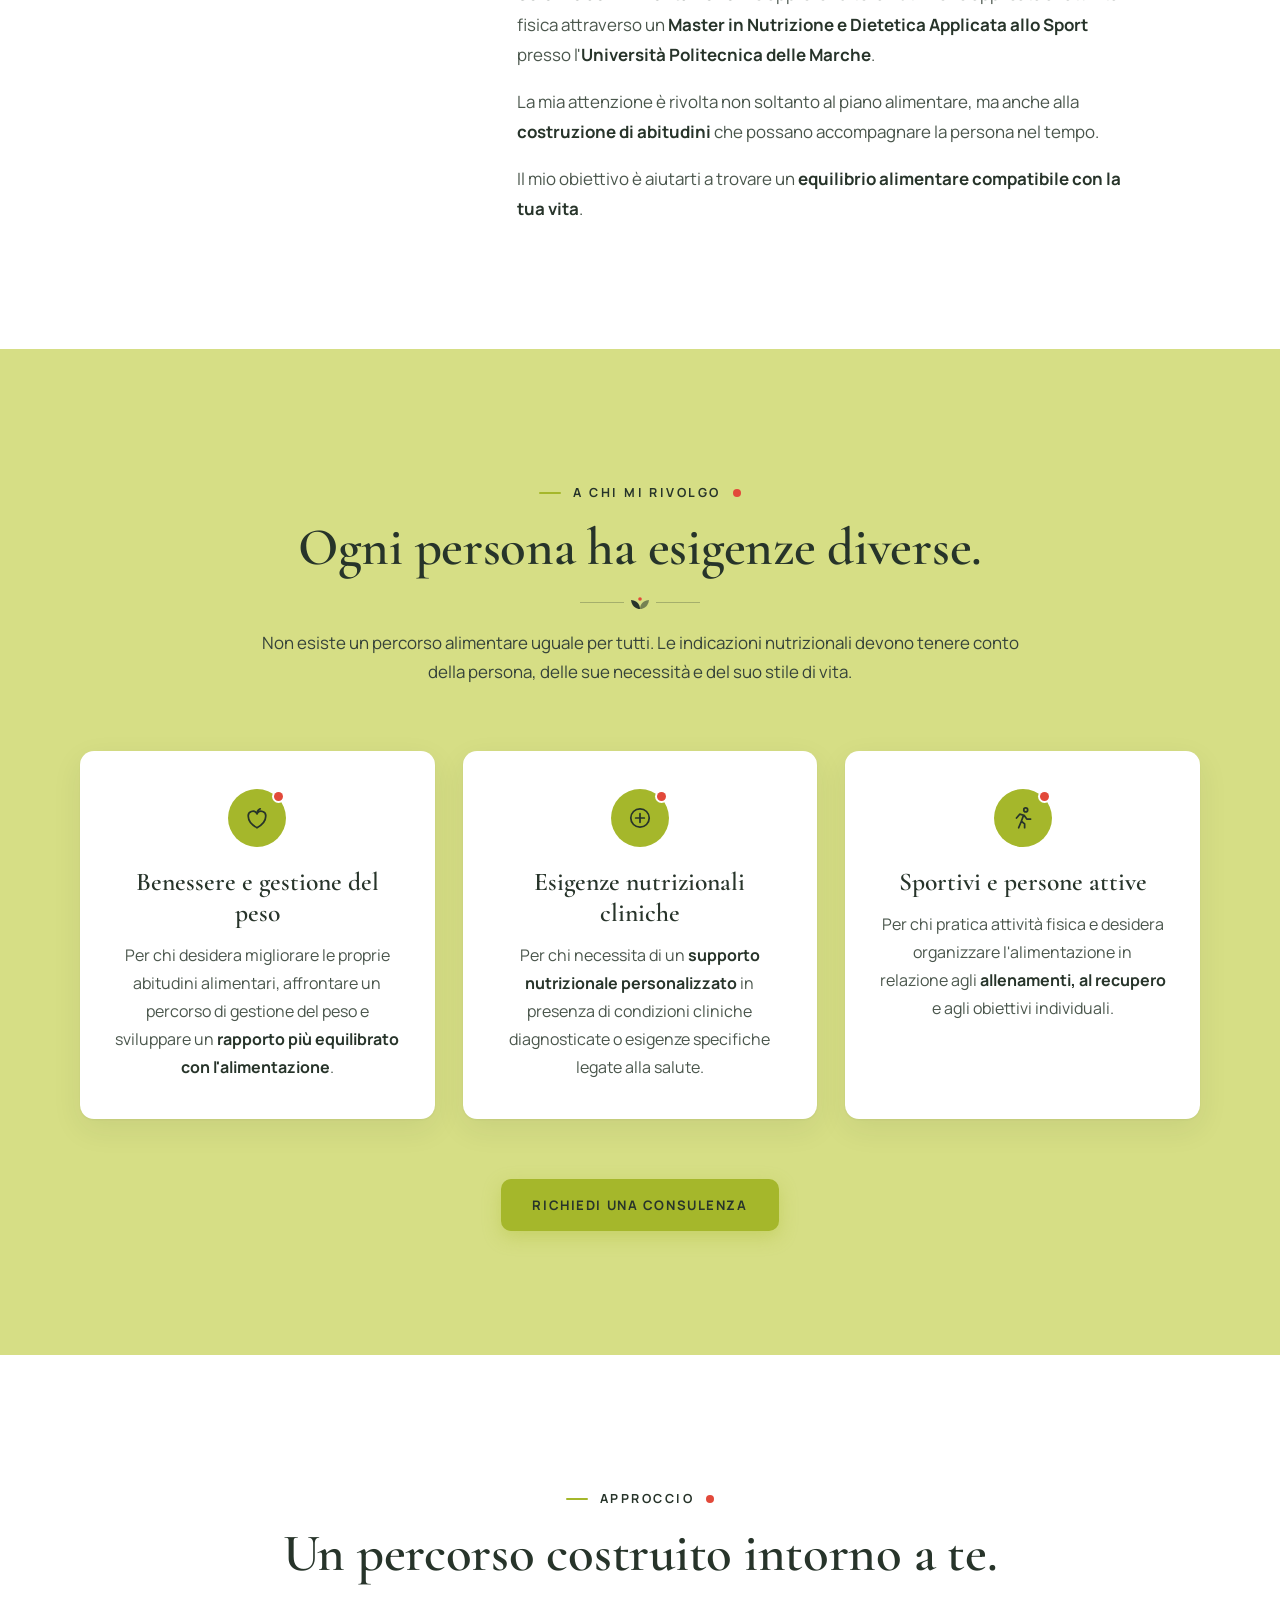
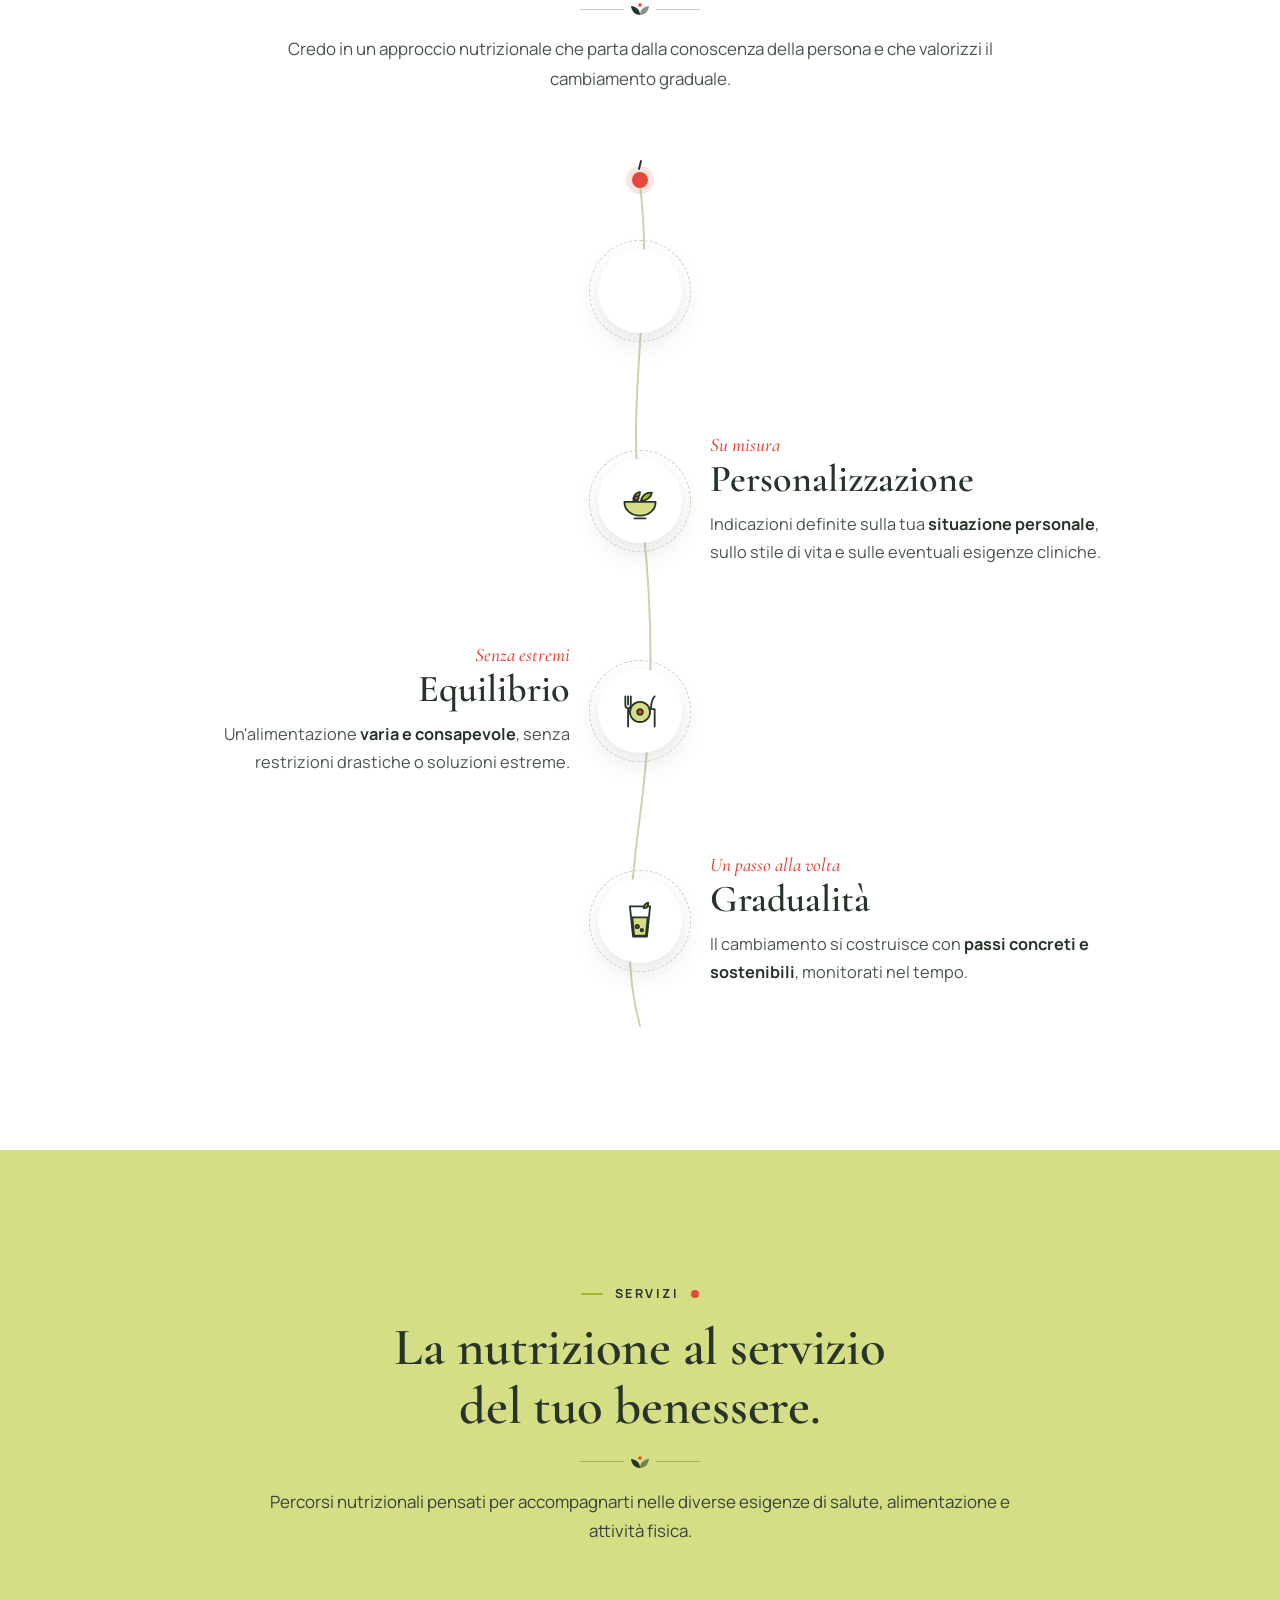
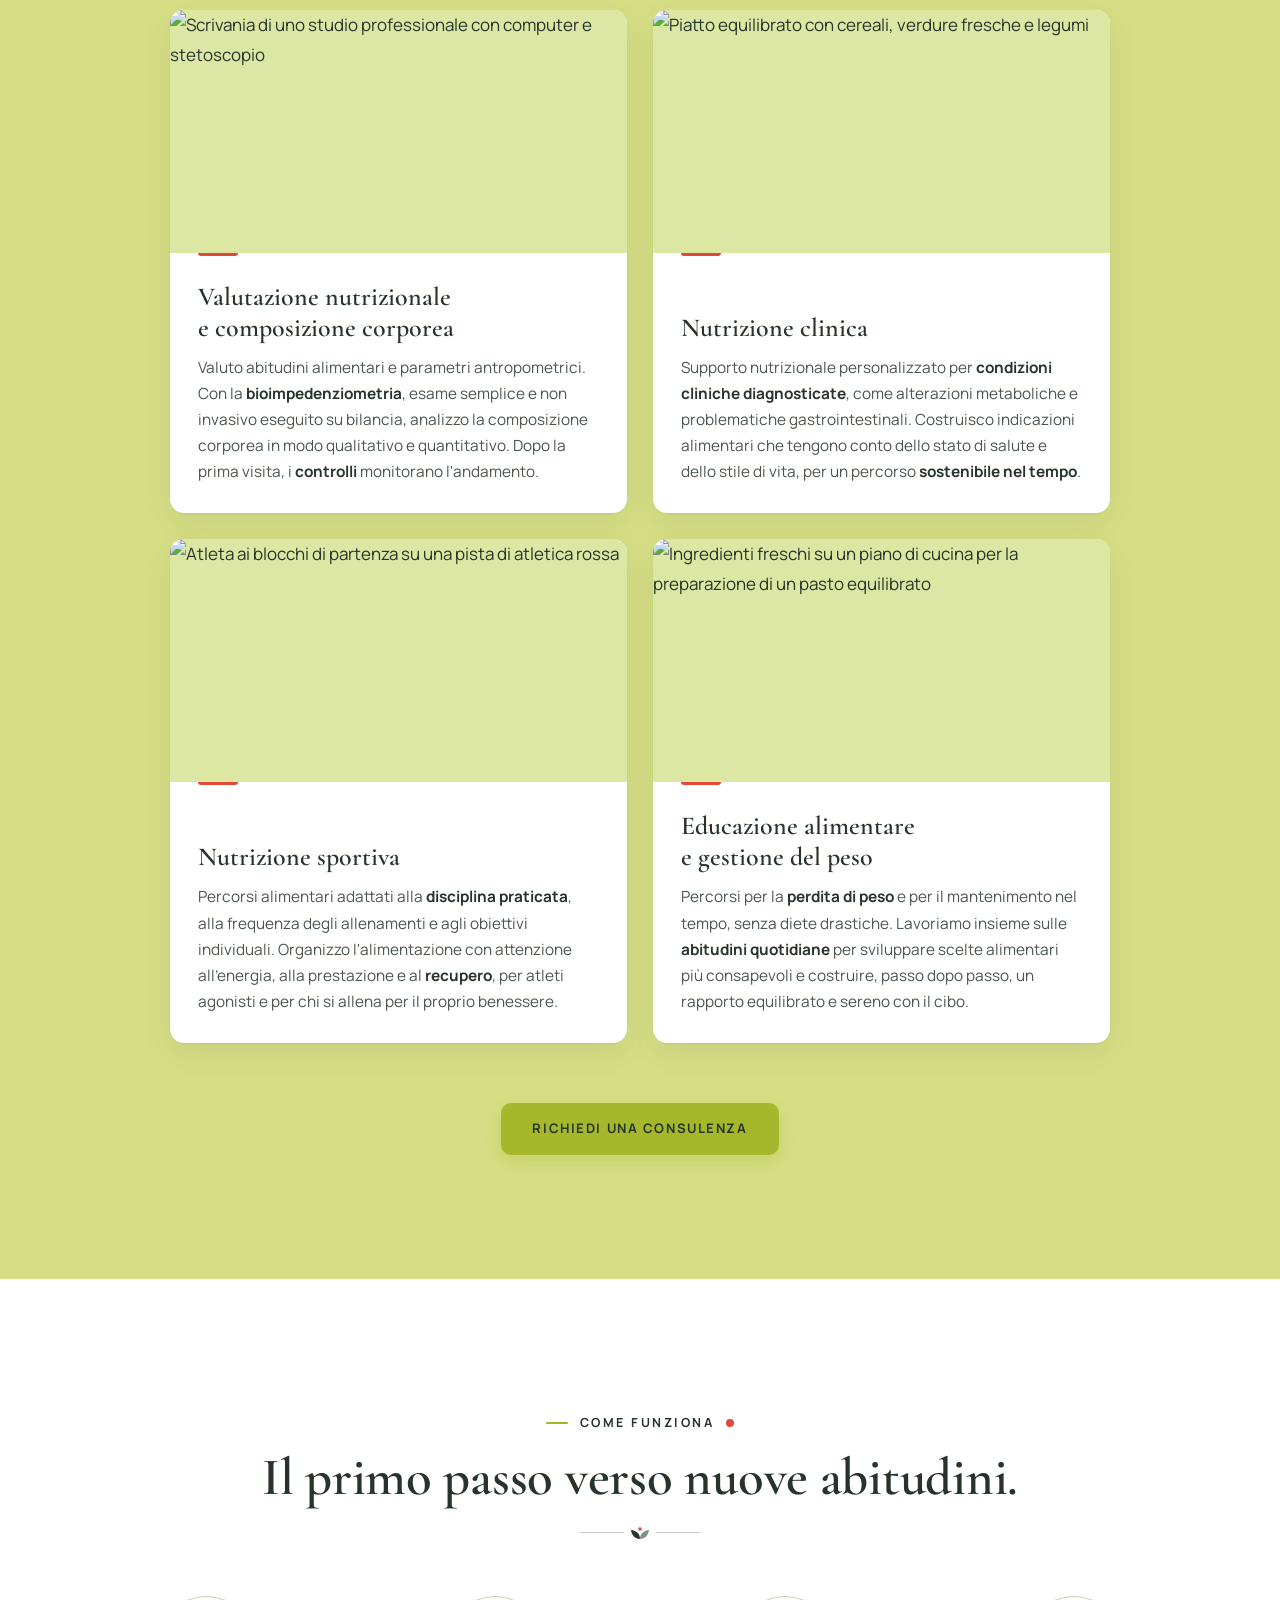
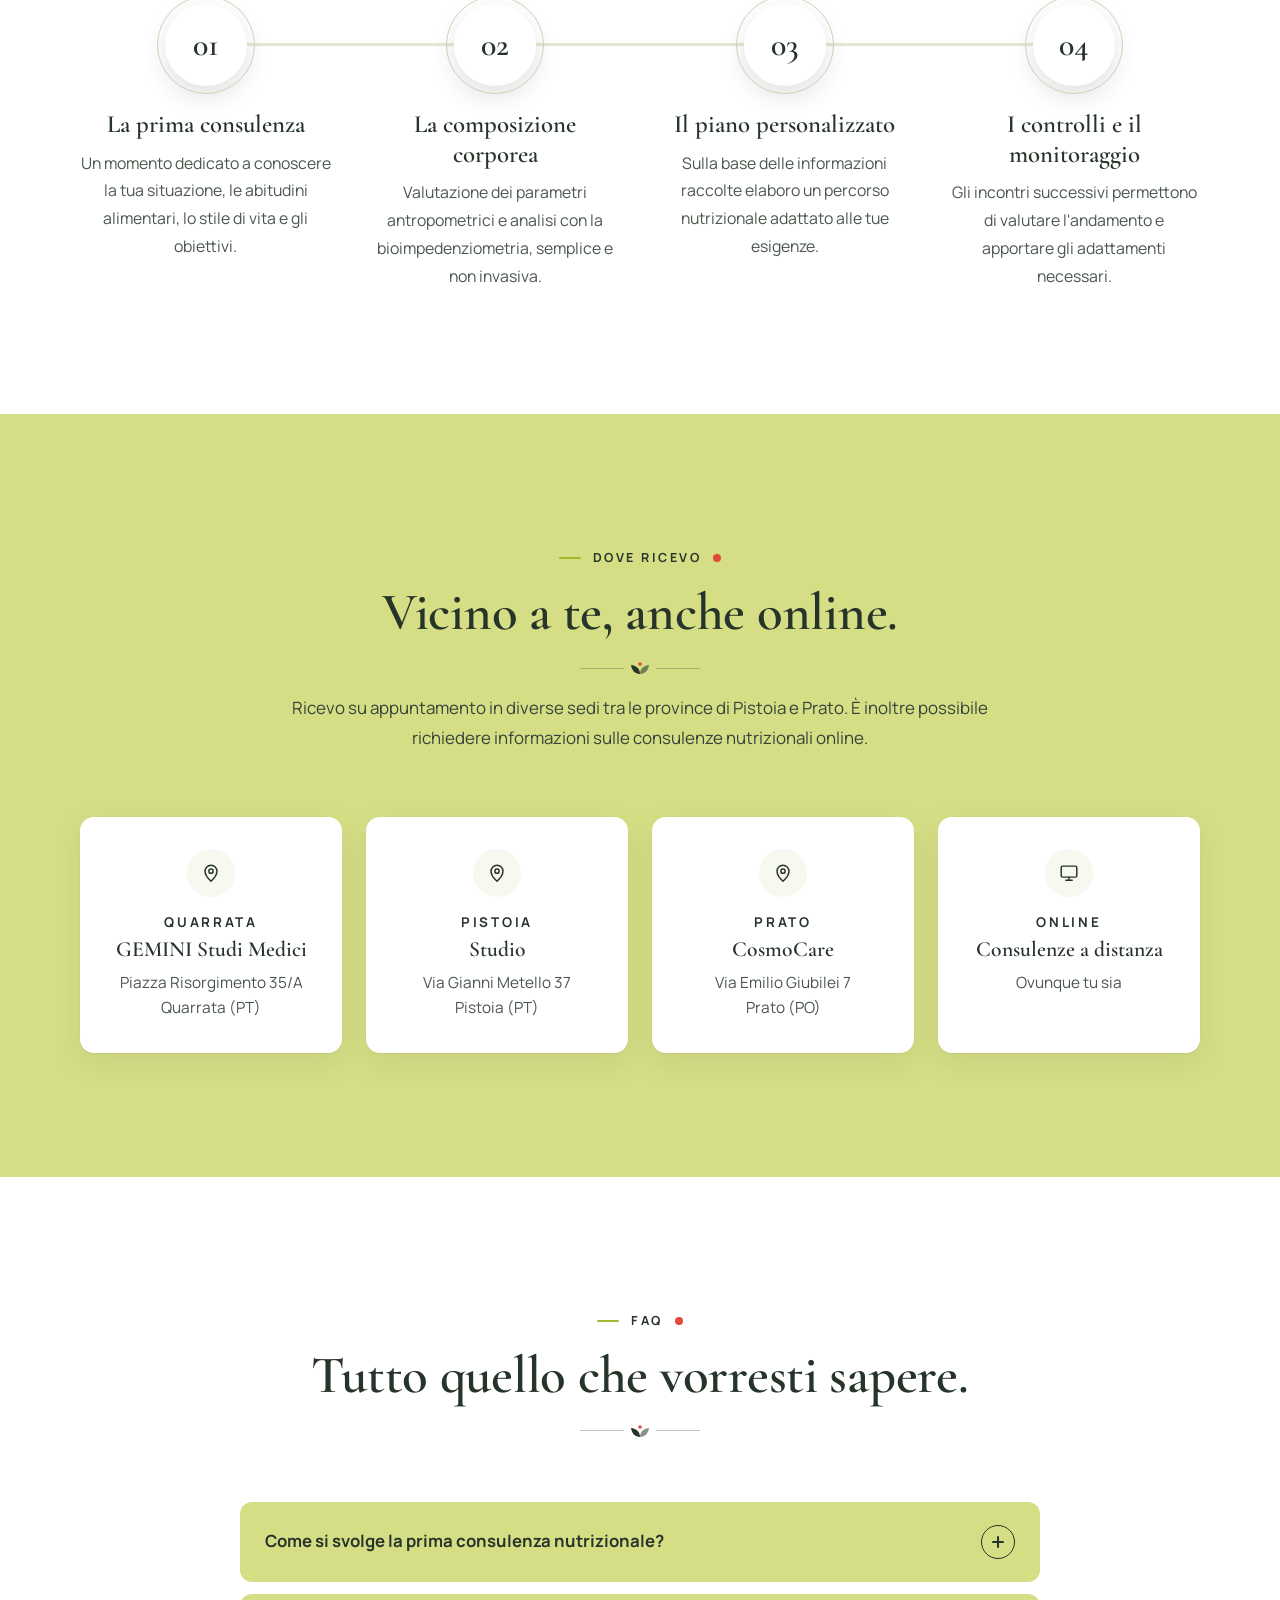
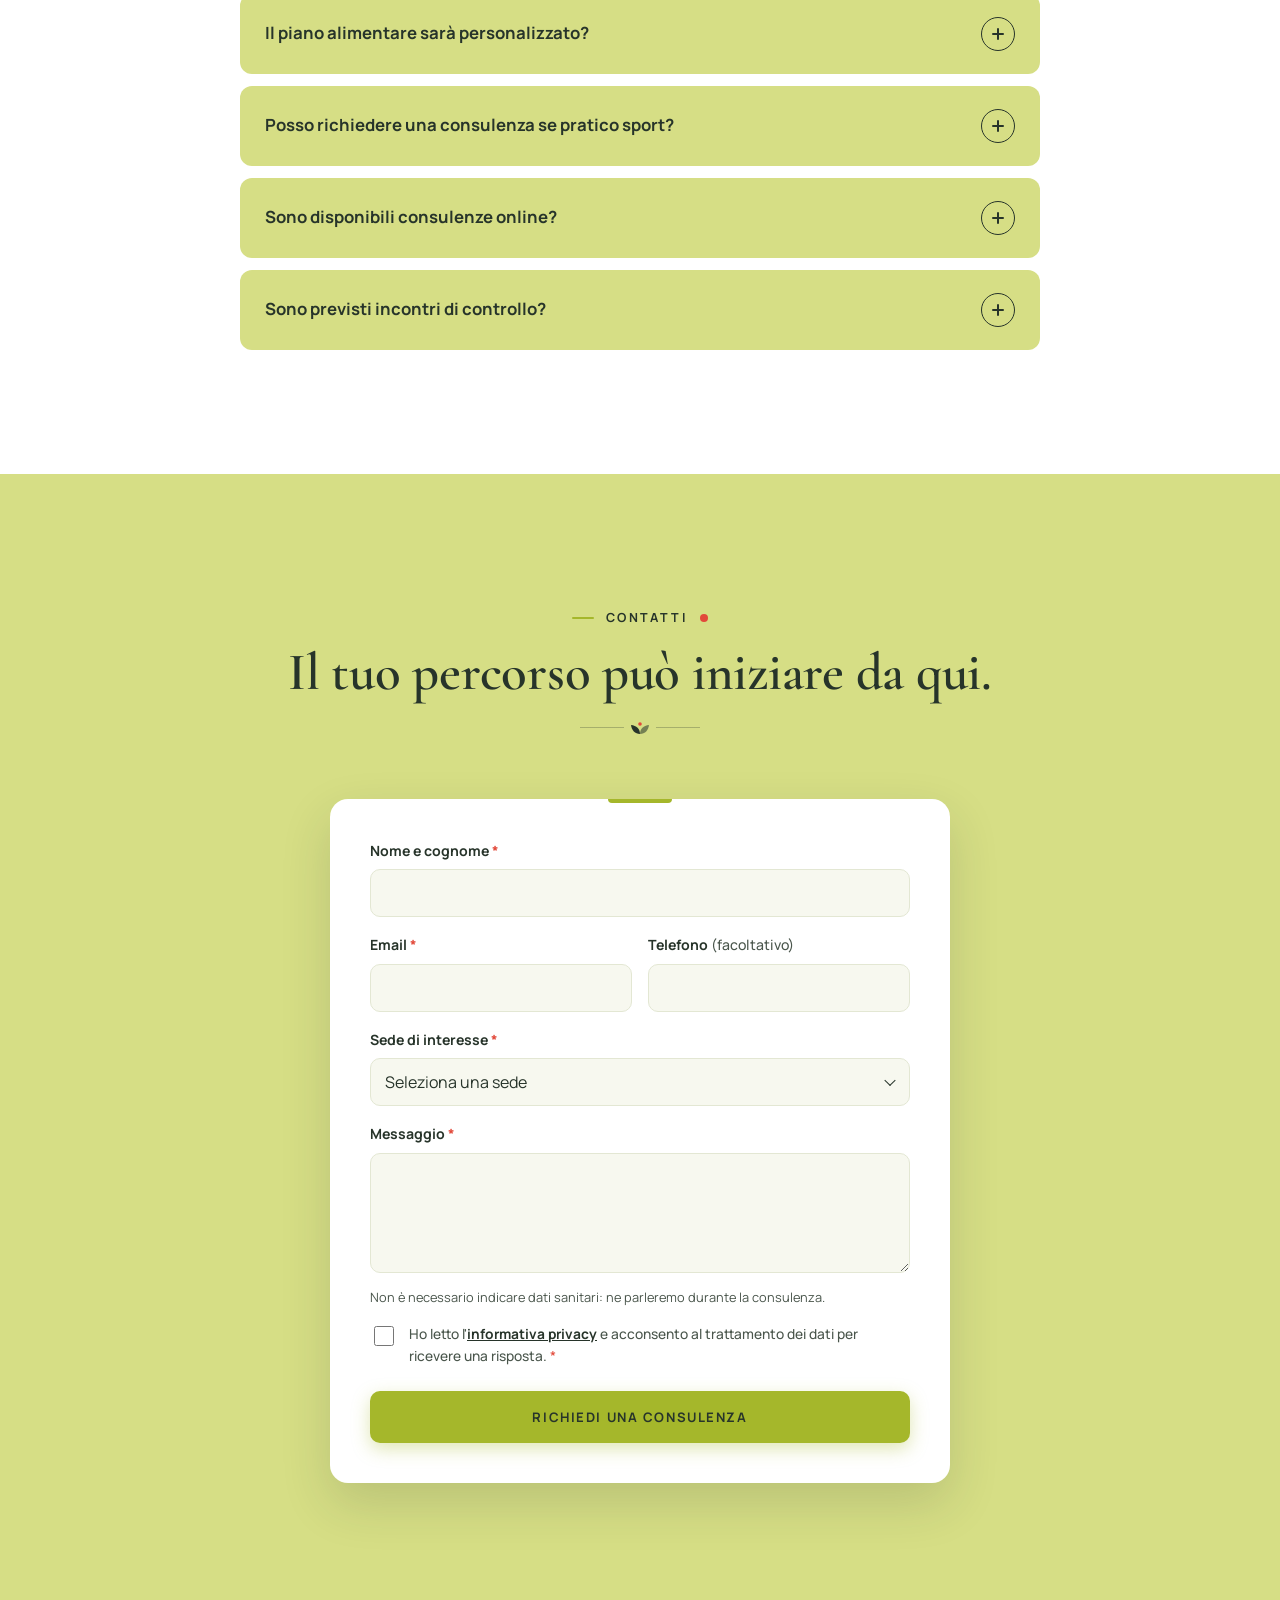
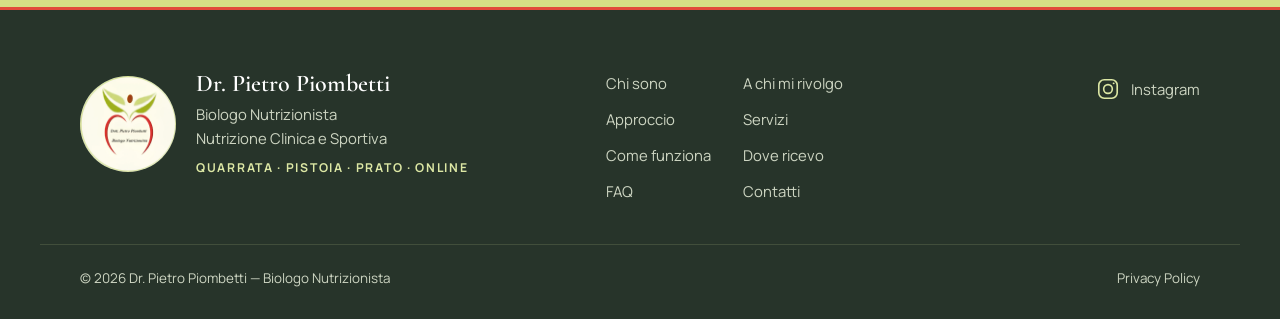
==== commit 95ef02ad: "Header verde, FAQ su verde chiaro, icone nutrizione in Approccio, overlay hero e box servizi ridotti" ====
--- a/index.html
+++ b/index.html
@@ -188,7 +188,7 @@
           <ul class="vine-list">
             <li class="vine-item">
               <span class="vine-node" aria-hidden="true">
-                <svg viewBox="0 0 64 40"><path class="leaf-a" d="M32 34C24 20 13 11 2 11c4 15 16 23 30 23Z"/><path class="leaf-b" d="M32 34c8-14 19-23 30-23-4 15-16 23-30 23Z"/><circle cx="32" cy="34" r="3.2"/></svg>
+                <svg class="vine-icon" viewBox="0 0 48 48"><path class="ico-fill-red" d="M24 15c-3-2-9-3-12 1-4 5-2 15 3 20 3 3 6 3 9 1 3 2 6 2 9-1 5-5 7-15 3-20-3-4-9-3-12-1Z"/><path d="M24 15c0-4 1.5-7 4.5-8.5"/><path class="ico-fill" d="M25.5 11c2.5-4 7.5-4.5 10-2.5-3 3.2-7 4.3-10 2.5Z"/></svg>
               </span>
               <div class="vine-text">
                 <span class="vine-kicker">Ti conosco</span>
@@ -198,7 +198,7 @@
             </li>
             <li class="vine-item">
               <span class="vine-node" aria-hidden="true">
-                <svg viewBox="0 0 64 40"><path class="leaf-a" d="M32 34C24 20 13 11 2 11c4 15 16 23 30 23Z"/><path class="leaf-b" d="M32 34c8-14 19-23 30-23-4 15-16 23-30 23Z"/><circle cx="32" cy="34" r="3.2"/></svg>
+                <svg class="vine-icon" viewBox="0 0 48 48"><path class="ico-fill" d="M17 24c-1-5 2-9 7-10 0 5-3 8-7 10Z"/><path class="ico-fill" d="M25 24c1-6 6-10 12-9-1 5-6 9-12 9Z"/><circle class="ico-fill-red" cx="20" cy="21" r="2.4"/><path class="ico-fill-soft" d="M7 25h34c0 9-7.5 15-17 15S7 34 7 25Z"/><path d="M18 43h12"/></svg>
               </span>
               <div class="vine-text">
                 <span class="vine-kicker">Su misura</span>
@@ -208,7 +208,7 @@
             </li>
             <li class="vine-item">
               <span class="vine-node" aria-hidden="true">
-                <svg viewBox="0 0 64 40"><path class="leaf-a" d="M32 34C24 20 13 11 2 11c4 15 16 23 30 23Z"/><path class="leaf-b" d="M32 34c8-14 19-23 30-23-4 15-16 23-30 23Z"/><circle cx="32" cy="34" r="3.2"/></svg>
+                <svg class="vine-icon" viewBox="0 0 48 48"><circle class="ico-fill-soft" cx="24" cy="25" r="11"/><circle class="ico-fill-red" cx="24" cy="25" r="3"/><path d="M8 8v9M11 8v9M14 8v9M8 17c0 2.5 1.4 4 3 4s3-1.5 3-4M11 21v20"/><path d="M40 8c-3 3-4 8-4 14h4v19"/></svg>
               </span>
               <div class="vine-text">
                 <span class="vine-kicker">Senza estremi</span>
@@ -218,7 +218,7 @@
             </li>
             <li class="vine-item">
               <span class="vine-node" aria-hidden="true">
-                <svg viewBox="0 0 64 40"><path class="leaf-a" d="M32 34C24 20 13 11 2 11c4 15 16 23 30 23Z"/><path class="leaf-b" d="M32 34c8-14 19-23 30-23-4 15-16 23-30 23Z"/><circle cx="32" cy="34" r="3.2"/></svg>
+                <svg class="vine-icon" viewBox="0 0 48 48"><path class="ico-fill-soft" d="M15.6 20h16.8l-2 20h-12.8Z"/><path d="M13 8h22l-3.4 33h-15.2Z"/><path class="ico-fill" d="M33 4c-3 1-5 3-5 6 3 0 5-2 5-6Z"/><circle class="ico-fill-red" cx="21" cy="30" r="1.8"/><circle class="ico-fill-red" cx="26" cy="34" r="1.3"/></svg>
               </span>
               <div class="vine-text">
                 <span class="vine-kicker">Un passo alla volta</span>
@@ -253,7 +253,7 @@
             </div>
             <div class="service-body">
               <h3>Valutazione nutrizionale e composizione corporea</h3>
-              <p>Valuto abitudini alimentari e parametri antropometrici. Con la <strong>bioimpedenziometria</strong>, esame semplice e non invasivo eseguito con una bilancia bioimpedenziometrica, analizzo la composizione corporea in modo qualitativo e quantitativo. Dopo la prima visita, i <strong>controlli</strong> monitorano l'andamento.</p>
+              <p>Valuto abitudini alimentari e parametri antropometrici. Con la <strong>bioimpedenziometria</strong>, esame semplice e non invasivo eseguito su bilancia, analizzo la composizione corporea in modo qualitativo e quantitativo. Dopo la prima visita, i <strong>controlli</strong> monitorano l'andamento.</p>
             </div>
           </article>
 
@@ -268,7 +268,7 @@
             </div>
             <div class="service-body">
               <h3>Nutrizione clinica</h3>
-              <p>Supporto nutrizionale personalizzato per <strong>condizioni cliniche diagnosticate</strong>, come alterazioni metaboliche e problematiche gastrointestinali. Costruisco indicazioni alimentari che tengono conto dello stato di salute, dello stile di vita e delle preferenze, per un percorso <strong>sostenibile nel tempo</strong>.</p>
+              <p>Supporto nutrizionale personalizzato per <strong>condizioni cliniche diagnosticate</strong>, come alterazioni metaboliche e problematiche gastrointestinali. Costruisco indicazioni alimentari che tengono conto dello stato di salute e dello stile di vita, per un percorso <strong>sostenibile nel tempo</strong>.</p>
             </div>
           </article>
 
--- a/assets/css/styles.css
+++ b/assets/css/styles.css
@@ -150,7 +150,7 @@
 .brand-logo { width: 56px; height: 56px; border-radius: 50%; flex: 0 0 auto; }
 .brand-text { display: flex; flex-direction: column; line-height: 1.15; }
 .brand-name { font-family: var(--font-title); font-weight: 600; font-size: 1.3rem; color: var(--forest); white-space: nowrap; }
-.brand-role { font-size: .64rem; font-weight: 700; letter-spacing: .16em; text-transform: uppercase; color: var(--red); margin-top: 3px; white-space: nowrap; }
+.brand-role { font-size: .64rem; font-weight: 700; letter-spacing: .16em; text-transform: uppercase; color: var(--accent); margin-top: 3px; white-space: nowrap; }
 
 /* Desktop: voci su una sola riga + CTA a destra */
 .primary-nav { flex: 1 1 auto; display: flex; align-items: center; justify-content: flex-end; gap: clamp(12px, 1.6vw, 28px); min-width: 0; }
@@ -183,7 +183,7 @@
 .hero-overlay {
   position: absolute; inset: 0; z-index: -1;
   background:
-    radial-gradient(ellipse 60% 62% at 50% 50%, rgba(255, 255, 255, .84) 0%, rgba(255, 255, 255, .7) 55%, rgba(255, 255, 255, .42) 100%);
+    radial-gradient(ellipse 60% 62% at 50% 50%, rgba(255, 255, 255, .77) 0%, rgba(255, 255, 255, .62) 55%, rgba(255, 255, 255, .32) 100%);
 }
 .hero-content { max-width: 1000px; display: flex; flex-direction: column; align-items: center; }
 .hero .eyebrow { margin-bottom: 22px; }
@@ -299,13 +299,15 @@
   content: ""; position: absolute; inset: -9px; border-radius: 50%; border: 1px dashed var(--line-strong);
   transition: border-color .5s var(--ease), transform 1.2s var(--ease);
 }
-.vine-node svg { width: 54px; height: auto; overflow: visible; }
-.vine-node .leaf-a, .vine-node .leaf-b {
-  fill: var(--accent); transform-box: view-box; transform-origin: 32px 34px;
-  transition: transform .8s cubic-bezier(.34, 1.56, .64, 1);
-}
-.vine-node .leaf-b { fill: #8EA022; transition-delay: .12s; }
-.vine-node circle { fill: var(--red); transition: transform .5s var(--ease); transform-box: fill-box; transform-origin: center; }
+/* Icone nutrizione: tratto verde bosco, campiture verdi, dettagli rossi */
+.vine-icon {
+  width: 44px; height: 44px; overflow: visible;
+  fill: none; stroke: var(--forest); stroke-width: 2; stroke-linecap: round; stroke-linejoin: round;
+  transform-origin: center; transition: transform .8s cubic-bezier(.34, 1.56, .64, 1), opacity .4s var(--ease);
+}
+.vine-icon .ico-fill { fill: var(--accent); }
+.vine-icon .ico-fill-soft { fill: var(--bg-3); }
+.vine-icon .ico-fill-red { fill: var(--red); stroke: var(--forest); }
 .vine-text { grid-row: 1; max-width: 400px; transition: opacity .7s var(--ease), transform .7s var(--ease); }
 .vine-item:nth-child(odd) .vine-text { grid-column: 1; justify-self: end; text-align: right; }
 .vine-item:nth-child(even) .vine-text { grid-column: 3; justify-self: start; text-align: left; }
@@ -319,15 +321,12 @@
 }
 .vine-text p { color: var(--muted); font-size: 1.02rem; line-height: 1.7; }
 
-/* Stato iniziale (solo con JS): foglie chiuse, testo leggermente spostato */
-.js .vine-node .leaf-a, .js .vine-node .leaf-b { transform: scale(0); }
-.js .vine-node circle { transform: scale(.6); }
+/* Stato iniziale (solo con JS): icona chiusa, testo leggermente spostato */
+.js .vine-icon { transform: scale(0) rotate(-20deg); opacity: 0; }
 .js .vine-text { opacity: 0; }
 .js .vine-item:nth-child(odd) .vine-text { transform: translateX(-24px); }
 .js .vine-item:nth-child(even) .vine-text { transform: translateX(24px); }
-.vine-item.is-grown .vine-node .leaf-a { transform: rotate(-6deg) scale(1); }
-.vine-item.is-grown .vine-node .leaf-b { transform: rotate(6deg) scale(1); }
-.vine-item.is-grown .vine-node circle { transform: scale(1); }
+.vine-item.is-grown .vine-icon { transform: none; opacity: 1; }
 .vine-item.is-grown .vine-node { box-shadow: 0 14px 34px rgba(165, 183, 43, .35); }
 .vine-item.is-grown .vine-node::after { border-color: var(--accent); transform: rotate(90deg); }
 .js .vine-item.is-grown .vine-text { opacity: 1; transform: none; }
@@ -335,7 +334,7 @@
 /* ---------- Servizi ---------- */
 .services-grid {
   display: grid; grid-template-columns: repeat(2, minmax(0, 1fr)); grid-auto-rows: 1fr;
-  gap: clamp(20px, 2.6vw, 32px); max-width: 1080px; margin-inline: auto;
+  gap: clamp(18px, 2.2vw, 26px); max-width: 940px; margin-inline: auto;
 }
 .service-card {
   display: flex; flex-direction: column; height: 100%;
@@ -343,19 +342,19 @@
   transition: transform .35s var(--ease), box-shadow .35s var(--ease);
 }
 .service-card:hover { transform: translateY(-4px); box-shadow: var(--shadow-hover); }
-.service-media { aspect-ratio: 16 / 9; overflow: hidden; background: var(--sage); flex: 0 0 auto; }
+.service-media { aspect-ratio: 16 / 8.5; overflow: hidden; background: var(--sage); flex: 0 0 auto; }
 .service-media img { width: 100%; height: 100%; object-fit: cover; transition: transform .9s var(--ease); }
 .service-card:hover .service-media img { transform: scale(1.04); }
-.service-body { padding: clamp(24px, 2.6vw, 34px); flex: 1 1 auto; position: relative; }
+.service-body { padding: clamp(22px, 2.2vw, 28px); flex: 1 1 auto; position: relative; }
 .service-body::before {
-  content: ""; position: absolute; top: 0; left: clamp(24px, 2.6vw, 34px); width: 40px; height: 3px;
+  content: ""; position: absolute; top: 0; left: clamp(22px, 2.2vw, 28px); width: 40px; height: 3px;
   background: var(--red); border-radius: 0 0 3px 3px;
 }
 .service-body h3 {
-  font-family: var(--font-title); font-weight: 600; font-size: clamp(1.5rem, 1.3rem + .5vw, 1.75rem); line-height: 1.2;
+  font-family: var(--font-title); font-weight: 600; font-size: clamp(1.45rem, 1.3rem + .4vw, 1.62rem); line-height: 1.2;
   margin-bottom: 12px; min-height: 2.4em; display: flex; align-items: flex-end; text-wrap: balance;
 }
-.service-body p { color: var(--muted); font-size: .99rem; line-height: 1.75; }
+.service-body p { color: var(--muted); font-size: .96rem; line-height: 1.7; }
 
 /* ---------- Come funziona: percorso animato ---------- */
 .journey { position: relative; max-width: 1140px; margin-inline: auto; }
@@ -419,10 +418,10 @@
 /* ---------- FAQ ---------- */
 .faq { display: grid; gap: 12px; }
 .faq-item {
-  background: var(--surface); border-radius: 12px; border: 1px solid var(--line);
+  background: var(--bg-3); border-radius: 12px; border: 1px solid transparent;
   transition: box-shadow .3s var(--ease), border-color .3s var(--ease);
 }
-.faq-item:hover { border-color: var(--line-strong); }
+.faq-item:hover { border-color: rgba(39, 52, 42, .18); }
 .faq-item:has(button[aria-expanded="true"]) { box-shadow: var(--shadow); border-color: transparent; }
 .faq-q { font-size: inherit; }
 .faq-q button {
@@ -648,7 +647,7 @@
   .vine-item { grid-template-columns: 64px minmax(0, 1fr); column-gap: 20px; min-height: 0; padding-block: 26px; align-items: start; }
   .vine-node { grid-column: 1; width: 64px; height: 64px; }
   .vine-node::after { inset: -6px; }
-  .vine-node svg { width: 42px; }
+  .vine-icon { width: 34px; height: 34px; }
   .vine-item:nth-child(odd) .vine-text,
   .vine-item:nth-child(even) .vine-text { grid-column: 2; justify-self: start; text-align: left; max-width: none; }
   .js .vine-item:nth-child(odd) .vine-text,
@@ -660,7 +659,7 @@
 @media (max-width: 560px) {
   .hero { min-height: calc(100svh - var(--header-h)); padding-block: 56px 64px; }
   .hero-media img { object-position: 30% center; }
-  .hero-overlay { background: radial-gradient(ellipse 120% 70% at 50% 50%, rgba(255, 255, 255, .86) 0%, rgba(255, 255, 255, .74) 60%, rgba(255, 255, 255, .5) 100%); }
+  .hero-overlay { background: radial-gradient(ellipse 120% 70% at 50% 50%, rgba(255, 255, 255, .8) 0%, rgba(255, 255, 255, .67) 60%, rgba(255, 255, 255, .42) 100%); }
   .hero .eyebrow { font-size: .68rem; letter-spacing: .14em; line-height: 1.8; flex-direction: column; gap: 0; }
   .hero .eyebrow .sep { display: none; }
   .hero h1 { font-size: clamp(2.2rem, 1.3rem + 4.6vw, 2.8rem); }
